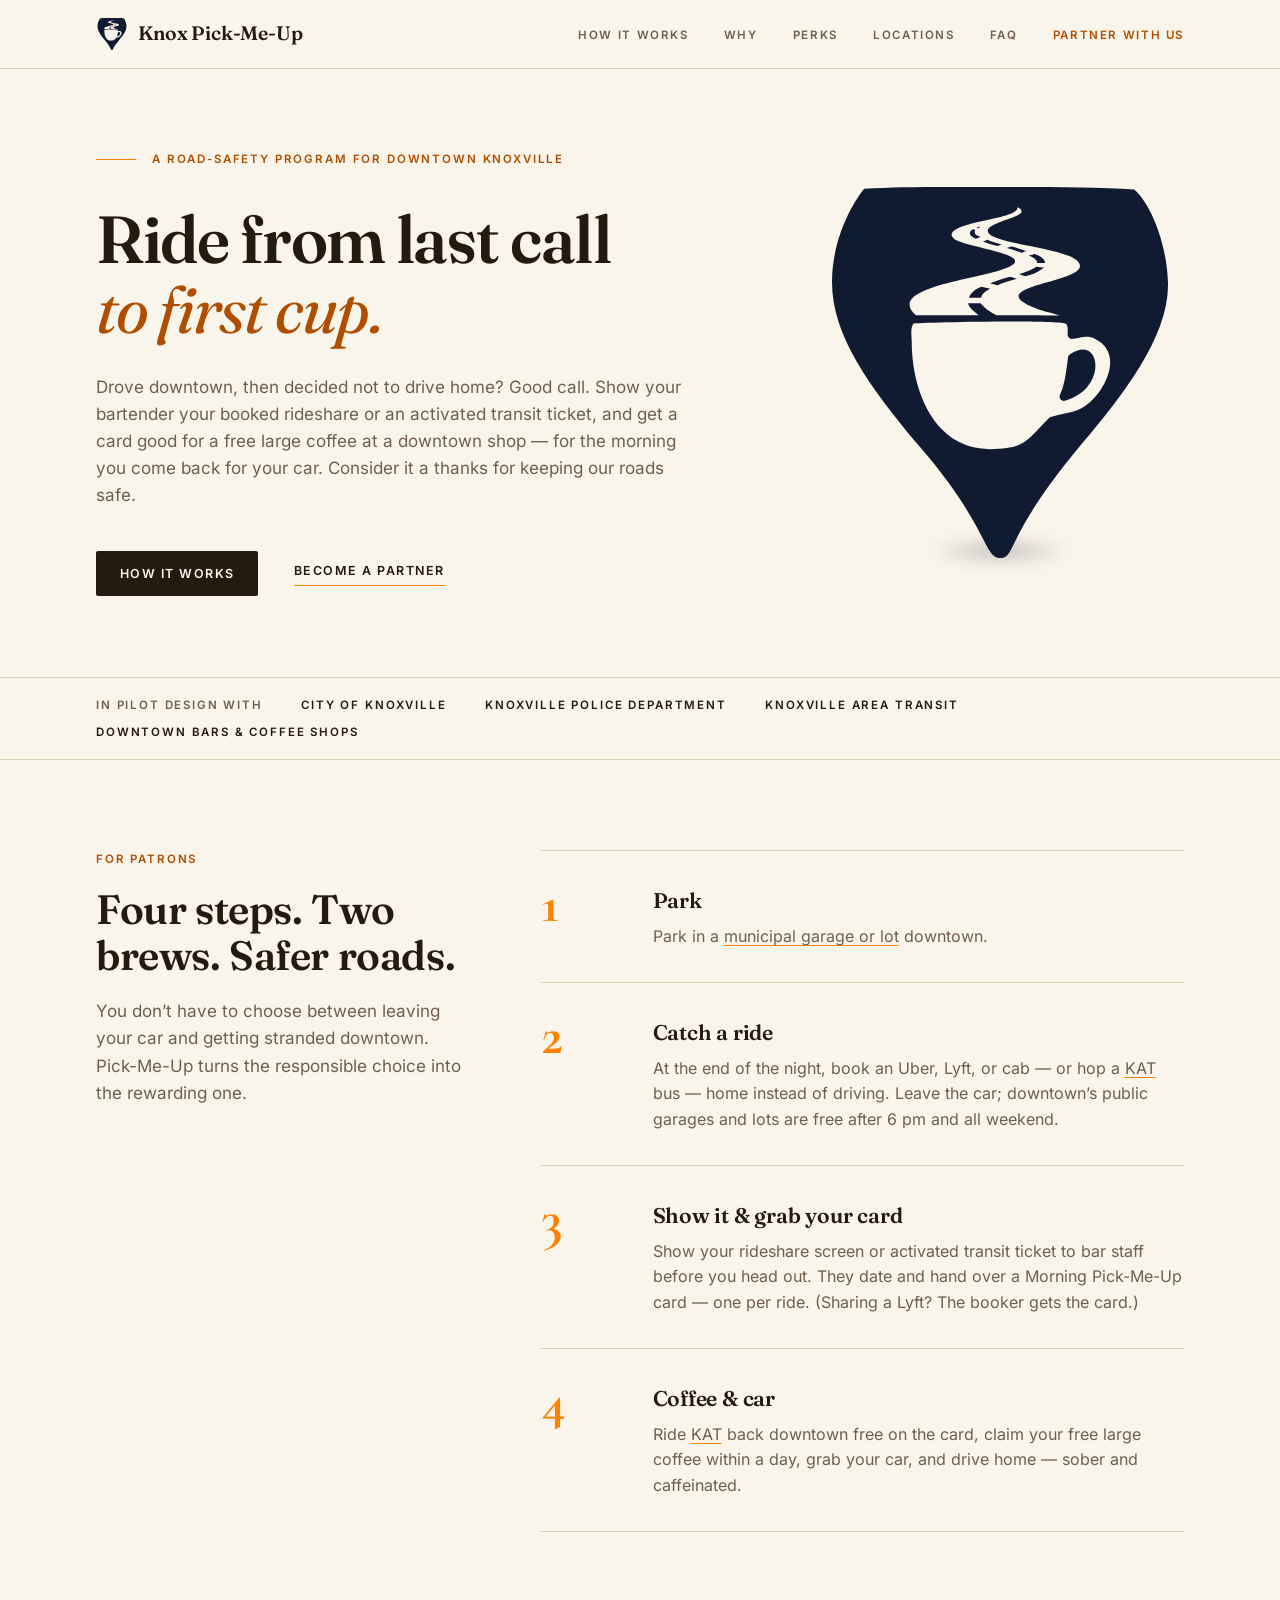
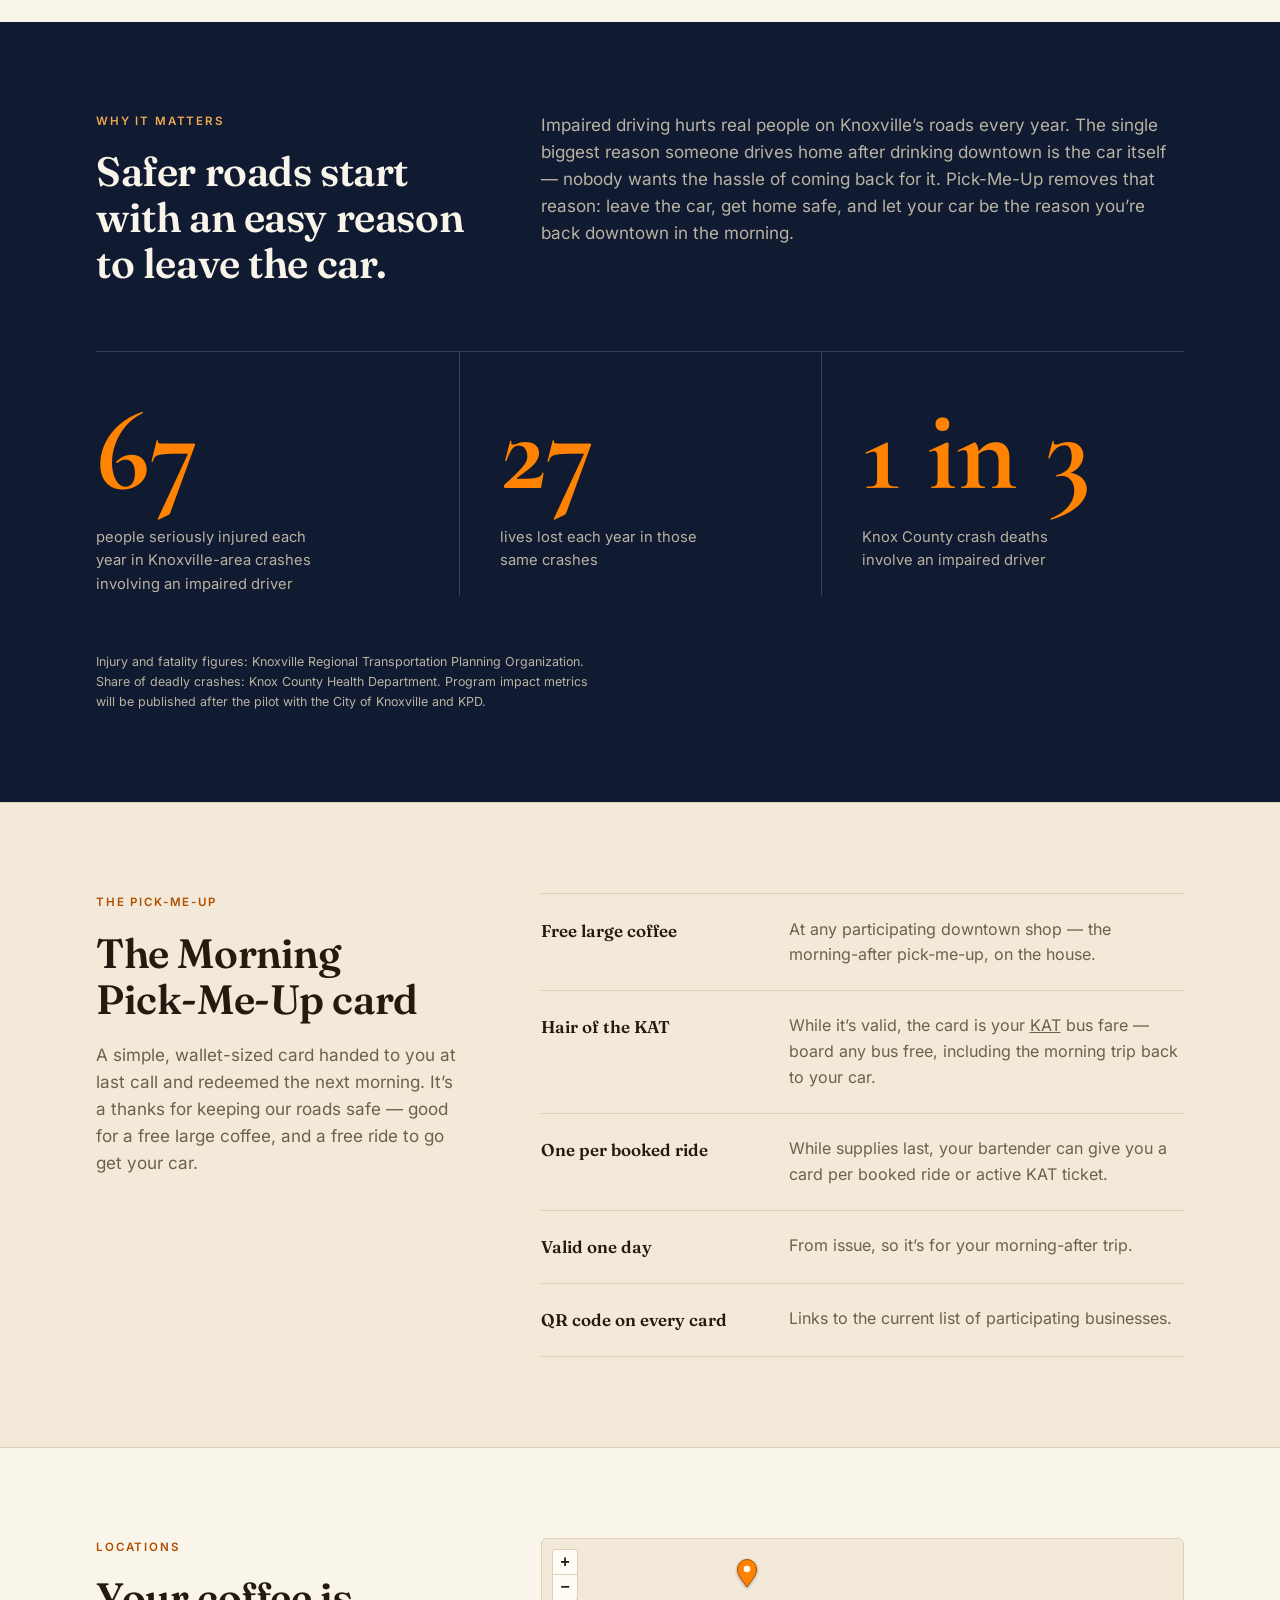
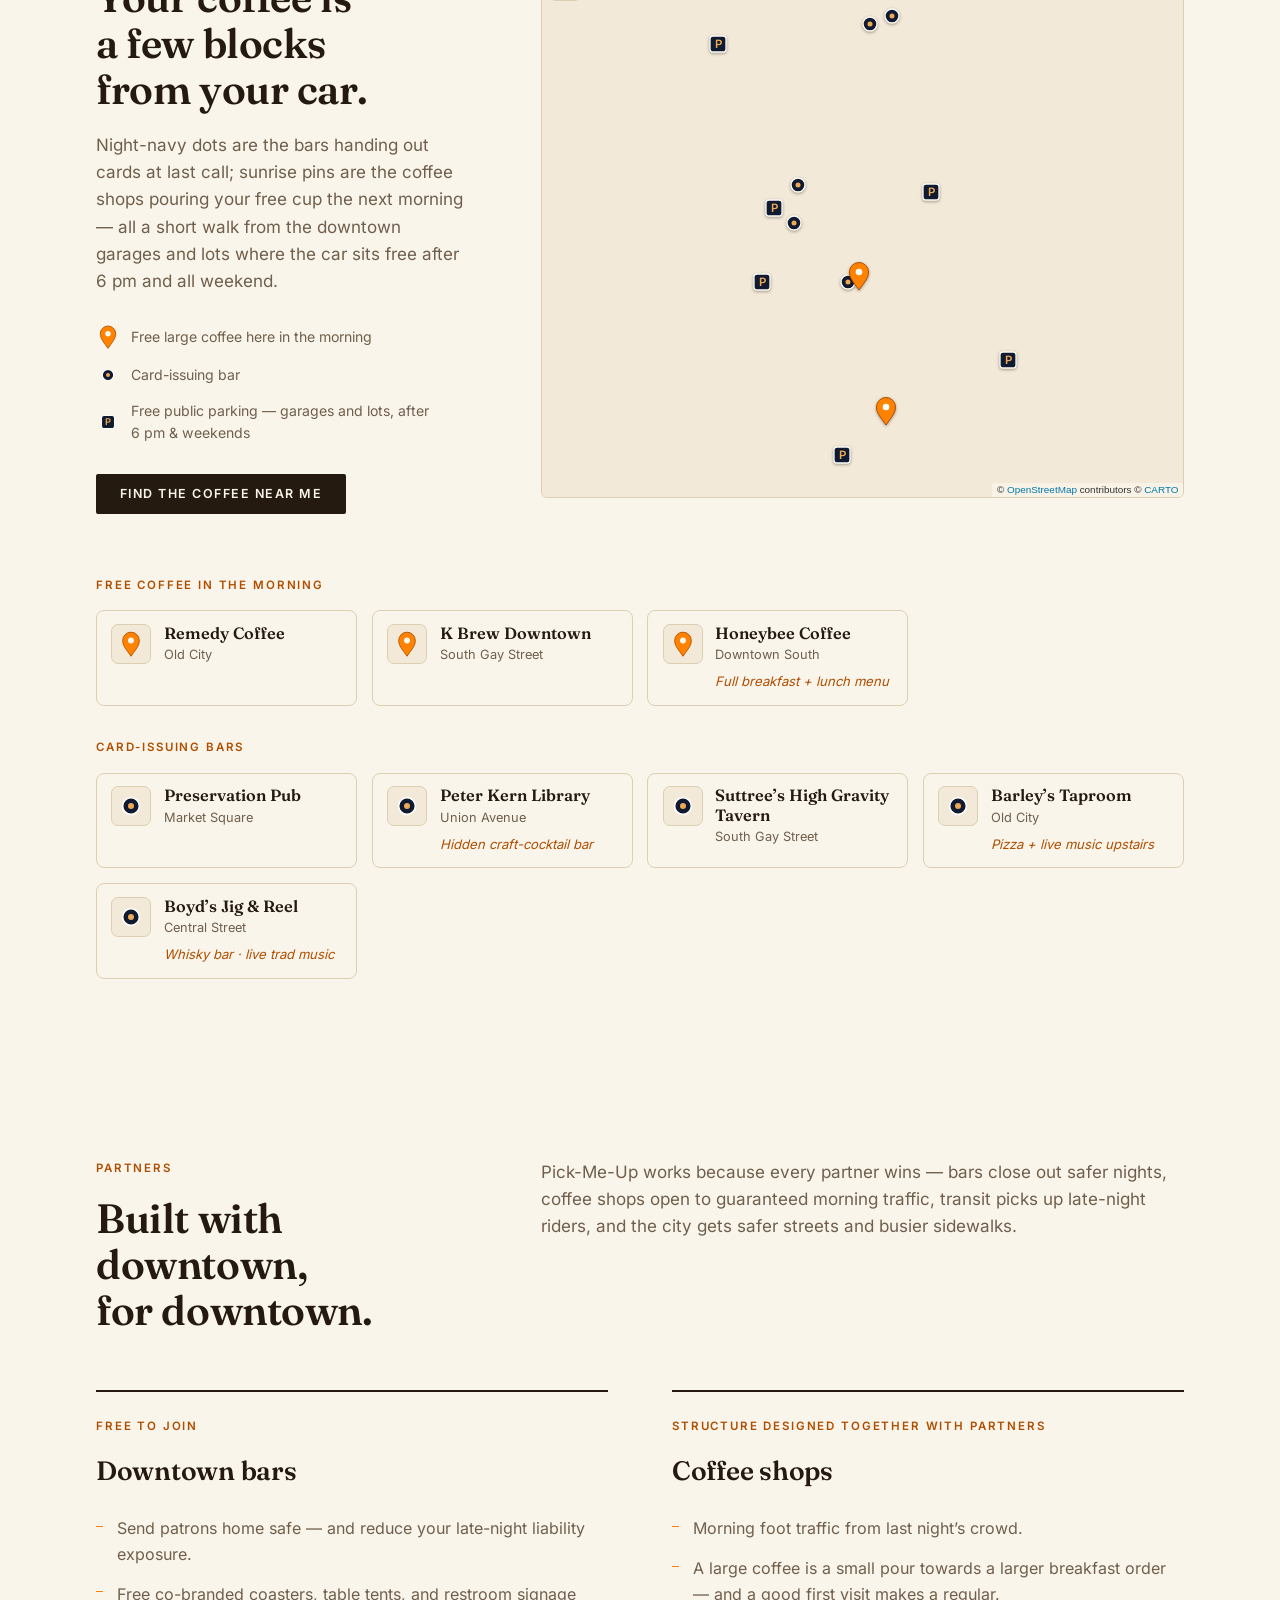
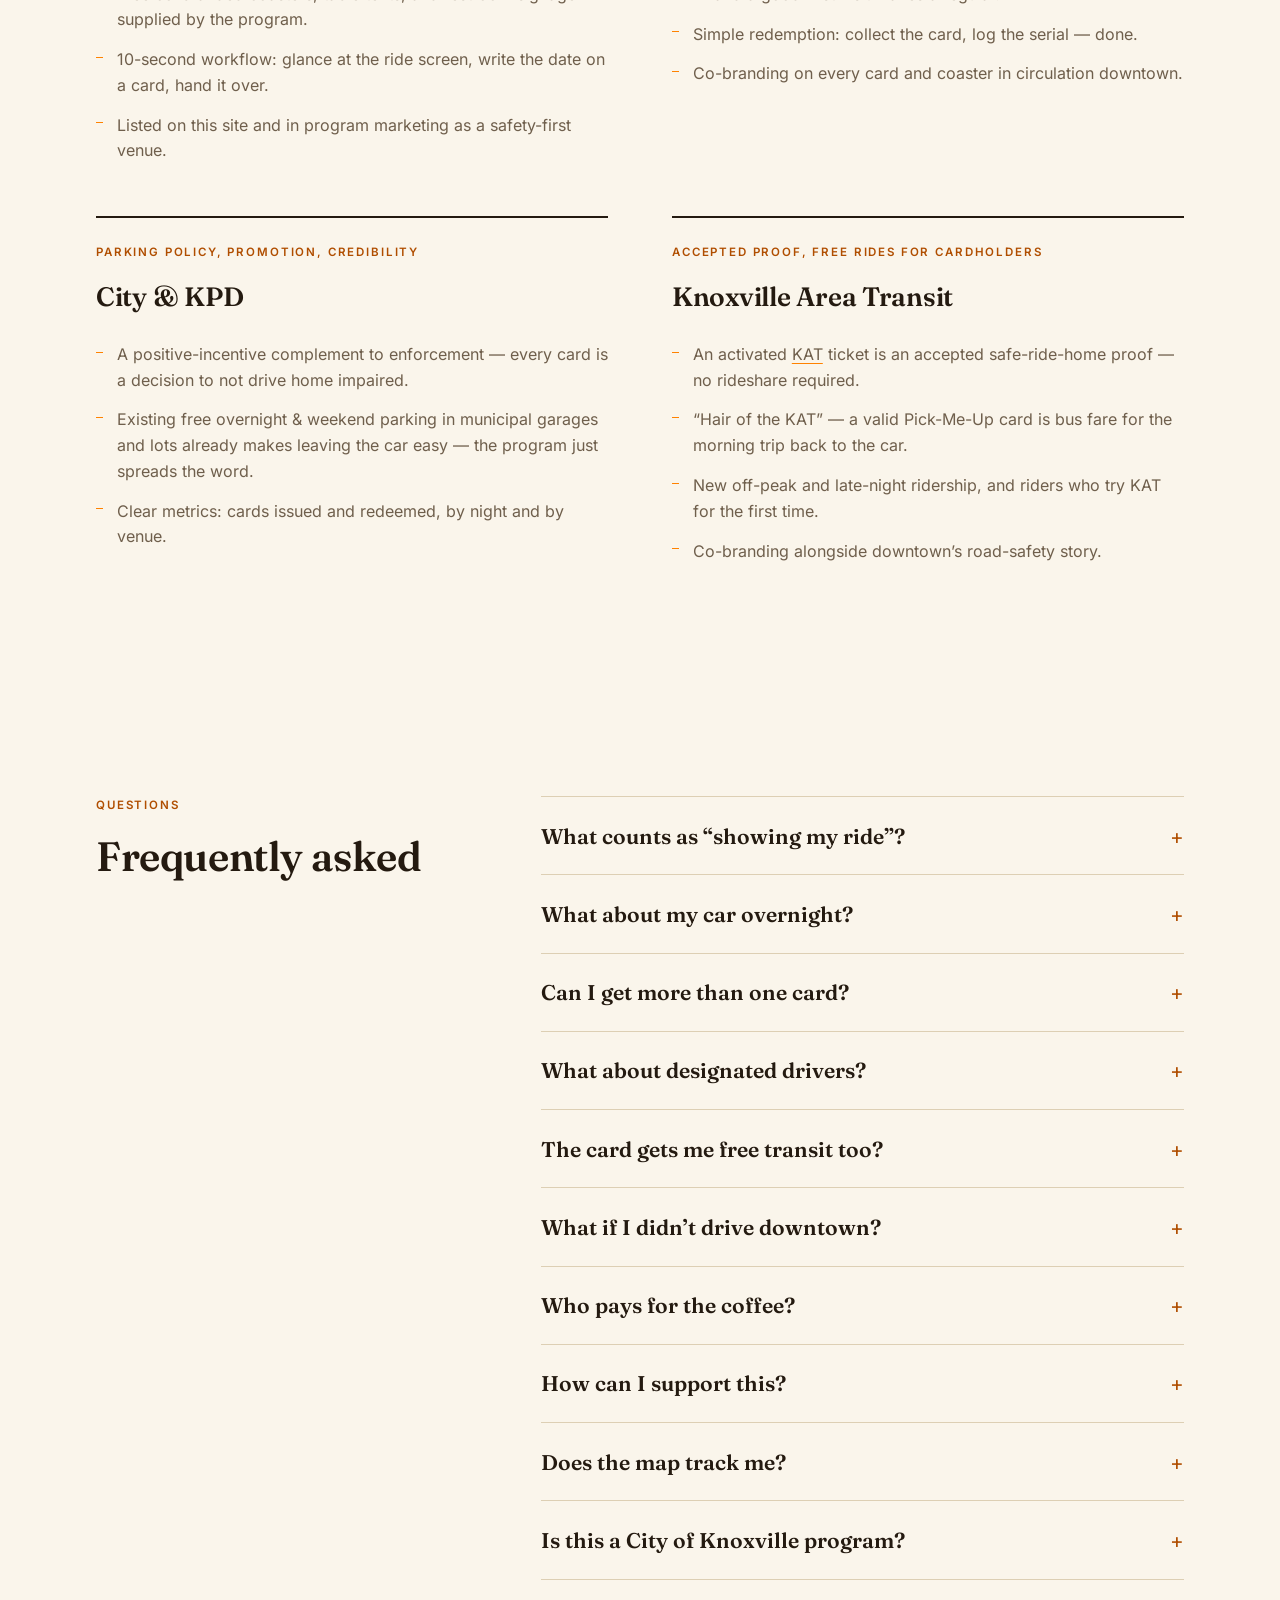
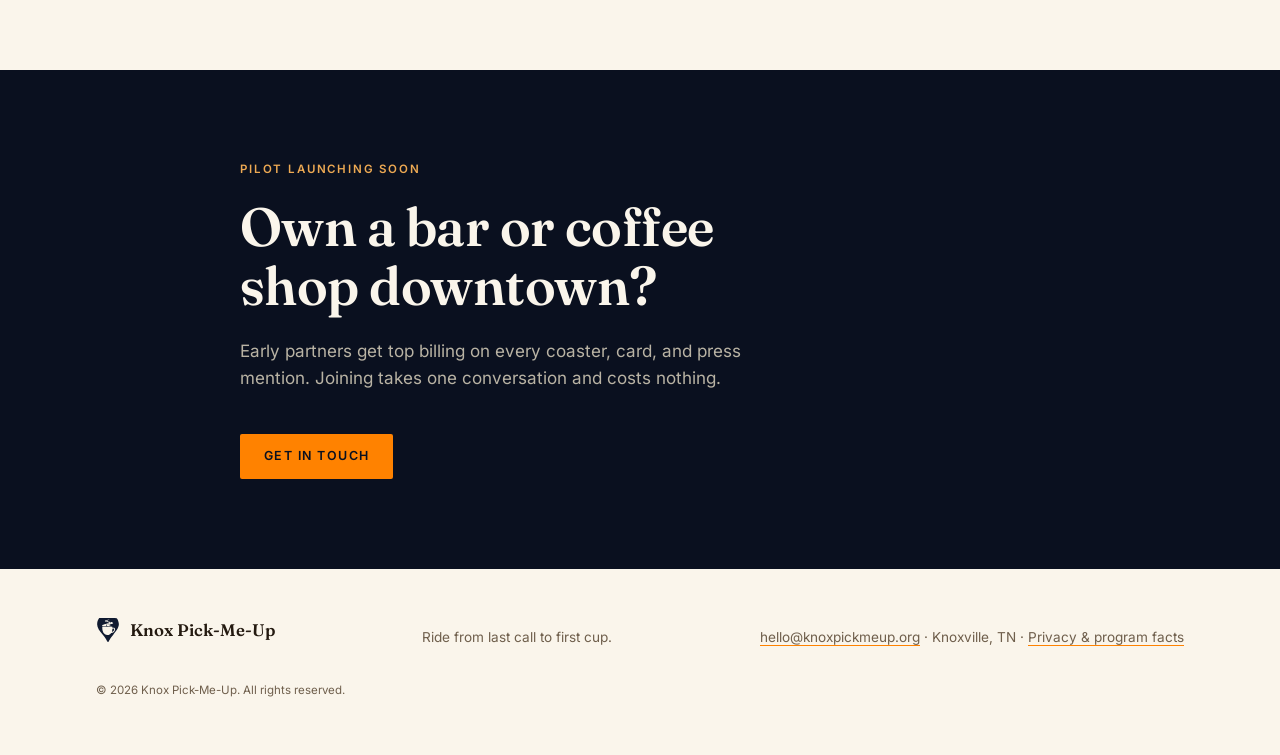
==== index.html @ 5f2cf5e1 "Nav: The card→Perks, The map→Locations; add a participating-businesses list Rename the two nav links" ====
<!DOCTYPE html>
<html lang="en">
<head>
<meta charset="UTF-8">
<meta name="viewport" content="width=device-width, initial-scale=1.0">
<title>Knox Pick-Me-Up — Ride from last call to first cup.</title>
<meta name="description" content="Knox Pick-Me-Up is a Knoxville road-safety partnership between downtown bars, coffee shops, KAT transit, the City, and KPD. Book a safe ride home at last call and get a card good for a free large coffee — and a free KAT ride — the next morning when you come back for your car.">
<link rel="canonical" href="https://knoxpickmeup.org/">
<meta name="theme-color" content="#101a30">
<!-- Open Graph / Twitter — link previews in Slack, iMessage, and the press -->
<meta property="og:type" content="website">
<meta property="og:site_name" content="Knox Pick-Me-Up">
<meta property="og:url" content="https://knoxpickmeup.org/">
<meta property="og:title" content="Knox Pick-Me-Up — Ride from last call to first cup.">
<meta property="og:description" content="A downtown Knoxville road-safety partnership: book a safe ride home at last call and get a free large coffee — and a free KAT ride — when you come back for your car.">
<meta property="og:image" content="https://knoxpickmeup.org/assets/og-image.png">
<meta property="og:image:width" content="1200">
<meta property="og:image:height" content="630">
<meta property="og:image:alt" content="Knox Pick-Me-Up — free coffee for a safe ride home, downtown Knoxville.">
<meta name="twitter:card" content="summary_large_image">
<meta name="twitter:title" content="Knox Pick-Me-Up — Ride from last call to first cup.">
<meta name="twitter:description" content="A downtown Knoxville road-safety partnership: book a safe ride home at last call and get a free large coffee — and a free KAT ride — when you come back for your car.">
<meta name="twitter:image" content="https://knoxpickmeup.org/assets/og-image.png">
<link rel="icon" type="image/svg+xml" href="assets/favicon.svg">
<link rel="apple-touch-icon" href="assets/favicon.svg">
<link rel="stylesheet" href="assets/fonts/fonts.css">
<style>
  :root {
    --paper: #faf5eb;
    --paper-2: #f2e9d8;
    --ink: #241a10;
    --ink-2: #6f5f4c;
    --night: #101a30;
    --night-2: #0a101f;
    --cream: #faf5eb;
    --cream-2: #b9b3a4;
    --orange: #ff8200;
    --orange-ink: #b04e00;
    --gold: #eda953;
    --rule: #ddcfb4;
    --rule-dark: rgba(250, 245, 235, .18);
    --maxw: 74rem;
    --f-serif: 'Fraunces', Georgia, serif;
    --f-sans: 'Inter', 'Helvetica Neue', Arial, sans-serif;
    --f-figures: 'Cormorant', Garamond, serif;
    /* modular scale, 1.25 */
    --f0: 1.0625rem;
    --f1: 1.33rem;
    --f2: 1.66rem;
    --f3: 2.07rem;
    --f4: 2.59rem;
  }
  * { margin: 0; padding: 0; box-sizing: border-box; }
  /* clear the sticky nav when jumping to an anchor; smooth-scroll only when
     the visitor hasn't asked for reduced motion (WCAG 2.3.3) */
  html { scroll-padding-top: 5.25rem; }
  @media (prefers-reduced-motion: no-preference) { html { scroll-behavior: smooth; } }
  .sr-only {
    position: absolute; width: 1px; height: 1px; padding: 0; margin: -1px;
    overflow: hidden; clip: rect(0 0 0 0); white-space: nowrap; border: 0;
  }
  body {
    font-family: var(--f-sans);
    font-size: var(--f0);
    font-weight: 400;
    color: var(--ink);
    background: var(--paper);
    line-height: 1.6;
  }
  ::selection { background: var(--orange); color: var(--night-2); }
  h1, h2, h3 { font-family: var(--f-serif); font-weight: 600; letter-spacing: -.01em; }
  a { color: inherit; }
  p a, li a { text-decoration-color: var(--orange); text-underline-offset: 3px; }
  p a:hover, li a:hover { color: var(--orange-ink); }
  .wrap { max-width: var(--maxw); margin: 0 auto; padding: 0 clamp(1.25rem, 4vw, 3rem); }

  .label {
    font-family: var(--f-sans);
    font-size: .72rem;
    font-weight: 600;
    letter-spacing: .16em;
    text-transform: uppercase;
  }
  .btn {
    display: inline-block;
    font-family: var(--f-sans);
    font-size: .78rem;
    font-weight: 600;
    letter-spacing: .12em;
    text-transform: uppercase;
    text-decoration: none;
    padding: 1em 1.9em;
    border-radius: 2px;
    background: var(--ink);
    color: var(--paper);
    transition: background-color .15s ease;
  }
  .btn:hover { background: var(--orange-ink); }
  .btn-orange { background: var(--orange); color: var(--night-2); }
  .btn-orange:hover { background: var(--gold); }
  .textlink {
    font-family: var(--f-sans);
    font-size: .78rem;
    font-weight: 600;
    letter-spacing: .12em;
    text-transform: uppercase;
    text-decoration: none;
    border-bottom: 1px solid var(--orange);
    padding-bottom: .35em;
  }
  .textlink:hover { color: var(--orange-ink); }

  /* ---------- Nav ---------- */
  nav {
    position: sticky; top: 0; z-index: 1000;
    background: var(--paper);
    border-bottom: 1px solid var(--rule);
  }
  nav .wrap {
    display: flex; align-items: center; justify-content: space-between;
    height: 4.25rem;
  }
  nav .logo {
    display: flex; align-items: center; gap: .65rem;
    text-decoration: none;
    font-family: var(--f-serif);
    font-weight: 600;
    font-size: 1.22rem;
    letter-spacing: -.01em;
  }
  nav .logo svg { width: 2rem; height: 2rem; color: var(--ink); }
  nav ul { display: flex; gap: 2.2rem; list-style: none; align-items: center; }
  nav ul a {
    text-decoration: none;
    font-size: .72rem; font-weight: 600;
    letter-spacing: .14em; text-transform: uppercase;
    color: var(--ink-2);
  }
  nav ul a:hover { color: var(--ink); }
  nav ul a.nav-cta { color: var(--orange-ink); }
  /* keep every section link reachable on mobile — wrap them under the logo
     rather than hiding all but the CTA */
  @media (max-width: 760px) {
    nav .wrap { height: auto; flex-wrap: wrap; padding-block: .55rem; row-gap: .35rem; }
    nav ul { width: 100%; gap: .5rem 1.15rem; flex-wrap: wrap; }
    html { scroll-padding-top: 7.5rem; }
  }

  /* ---------- Hero ---------- */
  .hero { border-bottom: 1px solid var(--rule); }
  .hero .wrap {
    display: grid;
    grid-template-columns: minmax(0, 7fr) minmax(0, 4fr);
    gap: clamp(2rem, 6vw, 5rem);
    align-items: center;
    padding-top: clamp(4rem, 9vh, 7rem);
    padding-bottom: clamp(4rem, 9vh, 7rem);
  }
  .hero .eyebrow {
    color: var(--orange-ink);
    display: flex; align-items: center; gap: 1rem;
    margin-bottom: 2.2rem;
  }
  .hero .eyebrow::before { content: ""; width: 2.5rem; height: 1px; background: var(--orange); }
  .hero h1 {
    font-size: clamp(2.6rem, 5.2vw, 4.35rem);
    line-height: 1.06;
    letter-spacing: -.02em;
    text-wrap: balance;
  }
  .hero h1 span, .hero h1 em { display: block; }
  .hero h1 em { font-style: italic; font-weight: 400; color: var(--orange-ink); }
  .hero .sub {
    margin-top: 1.8rem;
    max-width: 54ch;
    font-size: var(--f0);
    color: var(--ink-2);
  }
  .hero .actions { margin-top: 2.6rem; display: flex; gap: 2.2rem; align-items: center; flex-wrap: wrap; }
  .hero-mark { justify-self: center; width: 100%; max-width: 21rem; position: relative; }
  .hero-mark svg { display: block; width: 100%; height: auto; color: var(--ink); position: relative; z-index: 1; }
  /* soft contact shadow beneath the pin tip — sells the mark as a pin resting on the page */
  .hero-mark::after {
    content: "";
    position: absolute;
    left: 50%; bottom: -2%;
    transform: translateX(-50%);
    width: 44%;
    aspect-ratio: 5 / 1;
    background: radial-gradient(ellipse at center, rgba(16, 26, 48, .26), rgba(16, 26, 48, 0) 70%);
    filter: blur(7px);
    z-index: 0;
    pointer-events: none;
  }
  @media (max-width: 860px) {
    .hero .wrap { grid-template-columns: 1fr; }
    .hero-mark { grid-row: 1; max-width: 13rem; justify-self: center; margin: 0 auto 2rem; }
  }
  .hero-meta { border-top: 1px solid var(--rule); }
  .hero-meta .wrap {
    display: flex; flex-wrap: wrap; gap: .55rem 2.4rem; align-items: baseline;
    padding-top: 1.1rem; padding-bottom: 1.1rem;
    color: var(--ink-2); font-size: .72rem;
  }
  .hero-meta strong { color: var(--ink); font-weight: 600; }

  /* ---------- Section scaffolding ---------- */
  section { padding: clamp(4.5rem, 10vh, 7.5rem) 0; }
  .split {
    display: grid;
    grid-template-columns: minmax(0, 4fr) minmax(0, 7fr);
    gap: clamp(2.5rem, 6vw, 6rem);
    align-items: start;
  }
  @media (max-width: 860px) { .split { grid-template-columns: 1fr; } }
  .section-head .label { color: var(--orange-ink); display: block; margin-bottom: 1.2rem; }
  .on-dark .section-head .label { color: var(--gold); }
  .section-head h2 {
    font-size: clamp(1.8rem, 3.2vw, var(--f4));
    line-height: 1.12;
    text-wrap: balance;
  }
  .lede { color: var(--ink-2); font-size: var(--f0); }
  .section-head .lede { margin-top: 1.2rem; }
  .on-dark .lede { color: var(--cream-2); }

  /* ---------- How it works ---------- */
  .steps { border-top: 1px solid var(--rule); }
  .step {
    display: grid;
    grid-template-columns: 5.5rem minmax(0, 1fr);
    gap: 1.5rem;
    padding: 2rem 0;
    border-bottom: 1px solid var(--rule);
  }
  .step-num {
    font-family: var(--f-figures);
    font-weight: 700;
    font-variant-numeric: oldstyle-nums;
    font-feature-settings: "onum" 1;
    font-size: 3.4rem;
    line-height: .8;
    color: var(--orange);
  }
  .step h3 { font-size: var(--f1); margin-bottom: .45rem; }
  .step p { color: var(--ink-2); font-size: 1rem; max-width: 58ch; }
  @media (max-width: 560px) { .step { grid-template-columns: 3rem 1fr; gap: 1rem; } .step-num { font-size: 2.4rem; } }

  /* ---------- Why (stats, night band) ---------- */
  .why { background: var(--night); color: var(--cream); }
  .why .section-head h2 { color: var(--cream); }
  .why-grid {
    margin-top: 4rem;
    display: grid;
    grid-template-columns: repeat(3, minmax(0, 1fr));
    border-top: 1px solid var(--rule-dark);
  }
  .stat { padding: 2.5rem 2.5rem 0 0; }
  .stat + .stat { border-left: 1px solid var(--rule-dark); padding-left: 2.5rem; }
  .stat b {
    display: block;
    font-family: var(--f-figures);
    font-weight: 700; font-style: normal;
    font-variant-numeric: oldstyle-nums;
    font-feature-settings: "onum" 1;
    font-size: clamp(4rem, 9vw, 7.25rem);
    line-height: 1.05;
    color: var(--orange);
  }
  .stat span { display: block; margin-top: .8rem; font-size: .92rem; color: var(--cream-2); max-width: 26ch; }
  @media (max-width: 760px) {
    .why-grid { grid-template-columns: 1fr; }
    .stat + .stat { border-left: 0; border-top: 1px solid var(--rule-dark); padding-left: 0; margin-top: .5rem; }
  }
  .why .fineprint { margin-top: 3.5rem; font-size: .78rem; color: var(--cream-2); max-width: 62ch; }

  /* ---------- The card ---------- */
  .card-band { background: var(--paper-2); border-top: 1px solid var(--rule); border-bottom: 1px solid var(--rule); }
  .card-facts { border-top: 1px solid var(--rule); }
  .card-facts > div {
    display: grid;
    grid-template-columns: minmax(9rem, 14rem) minmax(0, 1fr);
    gap: 1.5rem;
    padding: 1.4rem 0;
    border-bottom: 1px solid var(--rule);
  }
  .card-facts dt { font-family: var(--f-serif); font-weight: 600; font-size: var(--f0); }
  .card-facts dd { color: var(--ink-2); font-size: 1rem; }
  @media (max-width: 560px) { .card-facts > div { grid-template-columns: 1fr; gap: .3rem; } }

  /* ---------- Partners ---------- */
  .partners-grid {
    margin-top: 3.5rem;
    display: grid;
    grid-template-columns: repeat(2, minmax(0, 1fr));
    gap: 0 clamp(2rem, 5vw, 4.5rem);
  }
  @media (max-width: 760px) { .partners-grid { grid-template-columns: 1fr; } }

  /* ---------- Find us (map) ---------- */
  .map-panel { border: 1px solid var(--rule); border-radius: 6px; overflow: hidden; background: var(--paper-2);
    position: relative; z-index: 0; isolation: isolate; }   /* contain Leaflet's z-indexed panes/controls below the sticky nav */
  #kmap { height: clamp(24rem, 62vh, 36rem); background: var(--paper-2); }
  #kmap .fallback { padding: 1.4rem 1.5rem; font-size: .9rem; color: var(--ink-2); }
  #kmap .fallback strong { display: block; font-family: var(--f-sans); font-size: .72rem; font-weight: 600;
    letter-spacing: .16em; text-transform: uppercase; color: var(--orange-ink); margin: 0 0 .5rem; }
  #kmap .fallback ul { margin: 0 0 1.1rem 1.1rem; }
  /* Participating-businesses list (JS-rendered from SHOPS/BARS). When it's
     populated the section gets .js-roster and the plain map fallback is hidden,
     so a JS visitor never sees both. */
  #bizlist:empty { display: none; }
  #findus.js-roster .map-panel .fallback { display: none; }
  .bizlist { margin-top: clamp(2rem, 5vw, 3rem); }
  .biz-group + .biz-group { margin-top: 2rem; }
  .biz-group h3 { font-family: var(--f-sans); font-size: .72rem; font-weight: 600;
    letter-spacing: .16em; text-transform: uppercase; color: var(--orange-ink); margin: 0 0 1rem; }
  .biz-grid { list-style: none; margin: 0; padding: 0;
    display: grid; grid-template-columns: repeat(auto-fill, minmax(15rem, 1fr)); gap: .9rem; }
  .biz { display: flex; gap: .8rem; align-items: flex-start;
    border: 1px solid var(--rule); border-radius: 8px; padding: .8rem .9rem; background: var(--paper); }
  .biz-avatar { flex: 0 0 auto; width: 2.5rem; height: 2.5rem; border-radius: 7px;
    display: grid; place-items: center; background: var(--paper-2); border: 1px solid var(--rule); overflow: hidden; }
  .biz-avatar img { width: 100%; height: 100%; object-fit: contain; }
  .biz-avatar svg { width: 1.5rem; height: 1.75rem; }
  .biz-text { display: flex; flex-direction: column; gap: .1rem; min-width: 0; }
  .biz-name { font-family: var(--f-serif); font-weight: 600; font-size: 1.02rem; line-height: 1.2; }
  .biz-where { font-size: .8rem; color: var(--ink-2); }
  .biz-note { font-size: .82rem; color: var(--orange-ink); font-style: italic; margin-top: .25rem; }
  /* The basemap is already near-neutral; this only warms it toward paper so
     it sits in the palette. Markers and controls are in other panes. */
  #kmap .leaflet-tile-pane { filter: sepia(.16) saturate(.9) brightness(1.02); }
  .leaflet-container { font-family: var(--f-sans); background: var(--paper-2); }
  .leaflet-container a { color: var(--orange-ink); }
  /* pins: a soft shadow lifts them off the map at any zoom */
  .kpin { background: none; border: 0; }
  .kpin svg { filter: drop-shadow(0 1px 1.5px rgba(36,26,16,.4)); }
  /* controls + credit, quieted to hairlines */
  .leaflet-bar { border: 0 !important; box-shadow: none !important; }
  .leaflet-bar a {
    width: 26px !important; height: 26px !important; line-height: 26px !important;
    color: var(--ink) !important; background: rgba(255,253,247,.94) !important;
    border: 1px solid var(--rule) !important; font-size: 1rem !important;
  }
  .leaflet-bar a:first-child { border-radius: 3px 3px 0 0 !important; }
  .leaflet-bar a:last-child { border-radius: 0 0 3px 3px !important; border-top: 0 !important; }
  .leaflet-bar a:hover { background: #fff !important; color: var(--orange-ink) !important; }
  .leaflet-control-attribution {
    font-size: .62rem !important; padding: 0 .45em !important; color: var(--ink-2);
    background: rgba(250,245,235,.8) !important; border-radius: 3px 0 0 0;
  }
  .leaflet-popup-content-wrapper {
    border-radius: 4px; background: #fffdf7; border: 1px solid var(--rule);
    box-shadow: 0 3px 14px rgba(36,26,16,.16);
  }
  .leaflet-popup-tip { background: #fffdf7; border: 1px solid var(--rule); box-shadow: none; }
  .leaflet-popup-content { margin: .6rem .85rem; font-size: .82rem; color: var(--ink-2); line-height: 1.45; }
  .leaflet-popup-content b { display: block; font-family: var(--f-serif); font-weight: 600;
    font-size: .98rem; color: var(--ink); margin-bottom: .1rem; }
  .map-legend { margin-top: 1.8rem; display: grid; gap: .75rem; padding: 0; }
  .map-legend li { list-style: none; display: flex; align-items: center; gap: .7rem; font-size: .88rem; color: var(--ink-2); }
  .map-legend svg { width: 24px; height: 26px; flex: none; }
  button#locate { margin-top: 1.8rem; border: 0; cursor: pointer; }
  #locate-status { margin-top: .9rem; font-size: .88rem; color: var(--ink-2); max-width: 36ch; }
  #locate-status strong { color: var(--ink); }
  /* greeting shown when the page is opened from a card's QR (?c=serial) */
  .card-note {
    border: 1px solid var(--orange); background: #fff6e8; border-radius: 6px;
    padding: 1.1rem 1.3rem; margin: 0 0 2.5rem; font-size: 1rem; max-width: 62ch;
  }
  .card-note strong { font-family: var(--f-serif); font-weight: 600; }
  .card-note a { color: var(--orange-ink); text-underline-offset: 3px; }
  .partner { border-top: 2px solid var(--ink); padding: 1.6rem 0 2.8rem; }
  .partner .label { color: var(--orange-ink); display: block; margin-bottom: .9rem; }
  .partner h3 { font-size: var(--f2); margin-bottom: 1rem; }
  .partner h3 a { text-decoration: none; }
  .partner ul { list-style: none; }
  .partner li {
    position: relative;
    padding: .45rem 0 .45rem 1.3rem;
    color: var(--ink-2); font-size: 1rem;
  }
  .partner li::before {
    content: ""; position: absolute; left: 0; top: 1.05em;
    width: .45rem; height: 1px; background: var(--orange);
  }

  /* ---------- FAQ ---------- */
  .faq-list { border-top: 1px solid var(--rule); }
  details { border-bottom: 1px solid var(--rule); }
  details summary {
    cursor: pointer;
    list-style: none;
    display: flex; justify-content: space-between; align-items: baseline; gap: 2rem;
    padding: 1.35rem 0;
    font-family: var(--f-serif); font-weight: 600; font-size: var(--f1);
  }
  details summary::-webkit-details-marker { display: none; }
  details summary::after { content: "+"; font-family: var(--f-sans); font-weight: 400; color: var(--orange-ink); font-size: 1.3rem; line-height: 1; flex-shrink: 0; }
  details[open] summary::after { content: "−"; }
  details p { padding: 0 0 1.6rem; color: var(--ink-2); font-size: 1rem; max-width: 62ch; }

  /* ---------- CTA ---------- */
  .cta { background: var(--night-2); color: var(--cream); }
  .cta .wrap { max-width: 56rem; text-align: left; }
  .cta .label { color: var(--gold); display: block; margin-bottom: 1.2rem; }
  .cta h2 { font-size: clamp(2rem, 4.2vw, 3.4rem); line-height: 1.1; text-wrap: balance; }
  .cta p { margin-top: 1.4rem; color: var(--cream-2); max-width: 52ch; }
  .cta .actions { margin-top: 2.6rem; }

  /* ---------- Footer ---------- */
  footer { padding: 3rem 0 3.5rem; font-size: .85rem; color: var(--ink-2); }
  footer .wrap {
    display: flex; flex-wrap: wrap; justify-content: space-between; gap: 1.5rem 3rem;
    align-items: baseline;
  }
  footer .fbrand { display: flex; align-items: center; gap: .6rem; font-family: var(--f-serif); font-weight: 600; font-size: 1.05rem; color: var(--ink); }
  footer .fbrand svg { width: 1.5rem; height: 1.5rem; }
  footer a { color: var(--ink-2); text-decoration-color: var(--orange); text-underline-offset: 3px; }
  footer a:hover { color: var(--ink); }
  footer .legal { flex-basis: 100%; margin-top: .5rem; font-size: .72rem; color: var(--ink-2); }
</style>
</head>
<body>

<!-- Hand-maintained inline copy of assets/mark.svg, pre-coloured for on-light
     use (navy shield #101a30 + paper cup #faf5eb — the same recolour
     build_collateral.py applies). The regenerate-brand-assets workflow does NOT
     touch this copy, so if the mark's shape changes, update it here by hand.
     See BRAND.md §3. -->
<svg width="0" height="0" style="position:absolute" aria-hidden="true"><symbol id="kpmu-mark" viewBox="0 0 171.89 189.79">
  <path fill="#101a30" d="M86.01.04C112.04.04,136.33.04,154.55,1.29c6.94,5.61,16.42,24.42,17.31,47.08,1.07,27.41-22.65,57.65-44.27,83.29-39.56,47.34-33.22,58.14-41.57,58.14s-6.43-16.86-41.21-57.01C19.39,102.4,0,76.09,0,48.67,0,26.24,10.87,7.66,16.52.95,34.74-.29,59.99.04,86.01.04Z"/><path fill="#faf5eb" d="M126.78,39.87c-1.66-8.5-41.19-10.08-46.42-15.96-5.47-6.14,24.59-8.5,14.59-13.57-.53.18,1.75,1.73-6.03,4.25-7.76,2.4-33.44,5.73-26.62,11.75,4.89,4.32,37.01,7.41,30.5,13.16-8.07,7.13-67.4,10.56-49.88,26.05,3.83,0,27.35.07,32.13.07-2.62-2.42-4.76-3.51-5.46-6.16,3.74,0,2.51.02,6.41,0,2.14,2.41,3.96,3.96,8.17,6.16,8.76,0,20.38.11,32.3.11-8.97-2.55-8.9-2.29-12.67-3.79-28.42-11.3,25.06-12.85,22.98-22.06ZM103.72,34.28c2.6.93,5.19,2.38,5.31,4.6-2.17,0-2.56.03-4.19.02.63-1.6-2.91-3.39-4.1-3.86,1.42-.37,2.19-.53,2.98-.77ZM73.58,26.46c-3.08-1.1-4.22-3.18-1.49-4.8.52.13.71.17,1.19.31-.92,2.13.47,2.62,2.8,3.65-1.03.38-1.51.55-2.5.84ZM74.87,21.12c-.59-.1-.49-.08-1.05-.19.7-.46,1.16-.46,1.81-.65q.24.08.45.2c-.49.07-.99.47-1.21.65ZM85.75,29.77s0,0,.01,0c-.06.02-.32.11-1.12.4-2.72-.53-5.19-1.54-7.35-2.33l2.29-.81c1.63.8,3.88,1.54,7.3,2.36-.84.3-1.08.38-1.13.4ZM76.25,56.68c-2.52,0-3.36,0-6.14,0,.83-2.58,3.64-4.81,6.43-5.6q2.28.42,4.45,1.01c-2.12,1.21-3.98,1.98-4.74,4.6ZM84.77,50.24c-1.9-.46-1.96-.46-3.78-1.05,3.09-1.17,6.55-2.56,10.31-3.3q1.61.54,3.31,1.05c-3.55.93-7.05,1.91-9.84,3.3ZM89.31,31.24c2.53-.75.63-.17,2.6-.77,2.64.6,5.3,1.56,7.62,2.39-1.24.3-1.05.29-2.46.77-2.55-.95-5.26-1.7-7.76-2.4ZM95.85,44.57c5.16-1.59,7.96-3.05,8.61-3.76q2.6.25,3.97.38c-2,1.76-5.25,3.62-9.64,4.43q-1.58-.57-2.94-1.04Z"/><path fill="#faf5eb" d="M134.69,77.7c-4.6-2.3-8.12-.14-12.05.01-1.18.04-2.14-.93-2.12-2.11.04-1.94.36-4-.64-5.56-3.81-2.44-77.15-.66-78.19-.22-1.76,2.3-.9,6.72-.9,9.53,0,24.84,11.56,54.75,40,54.75,18.1,0,18.55-4.2,30.63-16.28,6.41-2.14,12.52-1.87,18.44-6.02,9.66-6.76,19.85-26.59,4.83-34.1ZM124.19,107.34c-1.59.79-3.35,1.62-5.15,2.04-1.67.39-3.09-1.25-2.48-2.85.33-.84.87-1.74,1.7-4.67,1.37-4.8,1.84-9.75,2.5-14.7.08-.58.38-1.12.87-1.45,14.83-10.24,19,13.4,2.56,21.63Z"/>
</symbol></svg>

<nav>
  <div class="wrap">
    <a class="logo" href="#top"><svg aria-hidden="true"><use href="#kpmu-mark"/></svg>Knox Pick-Me-Up</a>
    <ul>
      <li><a href="#how">How it works</a></li>
      <li><a href="#why">Why</a></li>
      <li><a href="#card">Perks</a></li>
      <li><a href="#findus">Locations</a></li>
      <li><a href="#faq">FAQ</a></li>
      <li><a class="nav-cta" href="#join">Partner with us</a></li>
    </ul>
  </div>
</nav>

<header class="hero" id="top">
  <div class="wrap">
    <div>
      <p class="eyebrow label">A road-safety program for downtown Knoxville</p>
      <h1><span>Ride from last call</span> <em>to first cup.</em></h1>
      <p class="sub">Drove downtown, then decided not to drive home? Good call. Show your bartender your booked rideshare or an activated transit ticket, and get a card good for a free large coffee at a downtown shop — for the morning you come back for your car. Consider it a thanks for keeping our roads safe.</p>
      <div class="actions">
        <a class="btn" href="#how">How it works</a>
        <a class="textlink" href="#join">Become a partner</a>
      </div>
    </div>
    <div class="hero-mark">
      <svg viewBox="0 0 171.89 189.79" role="img" aria-label="Knox Pick-Me-Up mark — a coffee cup badge"><use href="#kpmu-mark"/></svg>
    </div>
  </div>
  <div class="hero-meta">
    <div class="wrap label">
      <span>In pilot design with</span>
      <strong>City of Knoxville</strong>
      <strong>Knoxville Police Department</strong>
      <strong>Knoxville Area Transit</strong>
      <strong>Downtown bars &amp; coffee shops</strong>
    </div>
  </div>
</header>

<section id="how">
  <div class="wrap split">
    <div class="section-head">
      <span class="label">For patrons</span>
      <h2>Four steps. Two brews. Safer roads.</h2>
      <p class="lede">You don&rsquo;t have to choose between leaving your car and getting stranded downtown. Pick-Me-Up turns the responsible choice into the rewarding one.</p>
    </div>
    <div class="steps">
      <div class="step">
        <div class="step-num">1</div>
        <div><h3>Park</h3><p>Park in a <a href="https://www.downtownknoxville.org/explore/parking/?t%5B%5D=96&amp;q=" target="_blank" rel="noopener">municipal garage or lot</a> downtown.</p></div>
      </div>
      <div class="step">
        <div class="step-num">2</div>
        <div><h3>Catch a ride</h3><p>At the end of the night, book an Uber, Lyft, or cab — or hop a <a href="https://www.katbus.com/" target="_blank" rel="noopener">KAT</a> bus — home instead of driving. Leave the car; downtown&rsquo;s public garages and lots are free after 6&nbsp;pm and all weekend.</p></div>
      </div>
      <div class="step">
        <div class="step-num">3</div>
        <div><h3>Show it &amp; grab your card</h3><p>Show your rideshare screen or activated transit ticket to bar staff before you head out. They date and hand over a Morning Pick-Me-Up card — one per ride. (Sharing a Lyft? The booker gets the card.)</p></div>
      </div>
      <div class="step">
        <div class="step-num">4</div>
        <div><h3>Coffee &amp; car</h3><p>Ride <a href="https://www.katbus.com/" target="_blank" rel="noopener">KAT</a> back downtown free on the card, claim your free large coffee within a day, grab your car, and drive home — sober and caffeinated.</p></div>
      </div>
    </div>
  </div>
</section>

<section class="why on-dark" id="why">
  <div class="wrap">
    <div class="split">
      <div class="section-head">
        <span class="label">Why it matters</span>
        <h2>Safer roads start with an easy reason to leave the car.</h2>
      </div>
      <p class="lede">Impaired driving hurts real people on Knoxville&rsquo;s roads every year. The single biggest reason someone drives home after drinking downtown is the car itself — nobody wants the hassle of coming back for it. Pick-Me-Up removes that reason: leave the car, get home safe, and let your car be the reason you&rsquo;re back downtown in the morning.</p>
    </div>
    <div class="why-grid">
      <div class="stat"><b>67</b><span>people seriously injured each year in Knoxville-area crashes involving an impaired driver</span></div>
      <div class="stat"><b>27</b><span>lives lost each year in those same crashes</span></div>
      <div class="stat"><b>1 in 3</b><span>Knox County crash deaths involve an impaired driver</span></div>
    </div>
    <p class="fineprint">Injury and fatality figures: Knoxville Regional Transportation Planning Organization. Share of deadly crashes: Knox County Health Department. Program impact metrics will be published after the pilot with the City of Knoxville and KPD.</p>
  </div>
</section>

<section class="card-band" id="card">
  <div class="wrap split">
    <div class="section-head">
      <span class="label">The Pick-Me-Up</span>
      <h2>The Morning Pick-Me-Up card</h2>
      <p class="lede">A simple, wallet-sized card handed to you at last call and redeemed the next morning. It&rsquo;s a thanks for keeping our roads safe — good for a free large coffee, and a free ride to go get your car.</p>
    </div>
    <dl class="card-facts">
      <div><dt>Free large coffee</dt><dd>At any participating downtown shop — the morning-after pick-me-up, on the house.</dd></div>
      <div><dt>Hair of the KAT</dt><dd>While it&rsquo;s valid, the card is your <a href="https://www.katbus.com/" target="_blank" rel="noopener">KAT</a> bus fare — board any bus free, including the morning trip back to your car.</dd></div>
      <div><dt>One per booked ride</dt><dd>While supplies last, your bartender can give you a card per booked ride or active KAT ticket.</dd></div>
      <div><dt>Valid one day</dt><dd>From issue, so it&rsquo;s for your morning-after trip.</dd></div>
      <div><dt>QR code on every card</dt><dd>Links to the current list of participating businesses.</dd></div>
    </dl>
  </div>
</section>

<section id="findus">
  <div class="wrap split">
    <div class="section-head">
      <span class="label">Locations</span>
      <h2>Your coffee is a few blocks from your car.</h2>
      <p class="lede">Night-navy dots are the bars handing out cards at last call; sunrise pins are the coffee shops pouring your free cup the next morning &mdash; all a short walk from the downtown garages and lots where the car sits free after 6&nbsp;pm and all weekend.</p>
      <ul class="map-legend">
        <li><svg viewBox="-13 -30 26 32" aria-hidden="true" focusable="false"><path d="M0 0 C-5.9 -8.5 -9.5 -12 -9.5 -18 a9.5 9.5 0 1 1 19 0 C9.5 -12 5.9 -8.5 0 0 Z" fill="#ff8200" stroke="#b04e00" stroke-width="1"/><circle cx="0" cy="-18" r="3.3" fill="#fffdf7"/></svg><span>Free large coffee here in the morning</span></li>
        <li><svg viewBox="-13 -30 26 32" aria-hidden="true" focusable="false"><circle cx="0" cy="-14" r="7" fill="#101a30" stroke="#fffdf7" stroke-width="1.4"/><circle cx="0" cy="-14" r="2.5" fill="#eda953"/></svg><span>Card-issuing bar</span></li>
        <li><svg viewBox="-13 -30 26 32" aria-hidden="true" focusable="false"><rect x="-8" y="-22" width="16" height="16" rx="3" fill="#101a30" stroke="#fffdf7" stroke-width="1.3"/><text x="0" y="-10" text-anchor="middle" font-family="Inter,Arial,sans-serif" font-size="11.5" font-weight="600" fill="#eda953">P</text></svg><span>Free public parking &mdash; garages and lots, after 6&nbsp;pm &amp; weekends</span></li>
      </ul>
      <button class="btn" id="locate" type="button">Find the coffee near me</button>
      <p id="locate-status" role="status"></p>
    </div>
    <div class="map-panel">
      <!-- The roster below is the no-JS / no-tiles fallback; the OpenStreetMap
           map replaces it once Leaflet loads (see the script at page end).
           Keep this list in step with the SHOPS/BARS arrays in that script —
           both live here, and the venue source of truth + join/leave checklist
           are in design/LOGGING.md §I. -->
      <div id="kmap" role="region"
           aria-label="Map of downtown Knoxville showing participating bars, coffee shops, and free public parking">
        <div class="fallback">
          <strong>Free coffee in the morning</strong>
          <ul>
            <li>Remedy Coffee &mdash; Old City</li>
            <li>K Brew Downtown &mdash; South Gay Street</li>
            <li>Honeybee Coffee &mdash; Downtown South</li>
          </ul>
          <strong>Card-issuing bars</strong>
          <ul>
            <li>Preservation Pub &mdash; Market Square</li>
            <li>Peter Kern Library &mdash; Union Avenue</li>
            <li>Suttree&rsquo;s High Gravity Tavern &mdash; South Gay Street</li>
            <li>Barley&rsquo;s Taproom &mdash; Old City</li>
            <li>Boyd&rsquo;s Jig &amp; Reel &mdash; Central Street</li>
          </ul>
        </div>
      </div>
    </div>
  </div>
  <!-- Participating businesses: JS builds this from the SHOPS/BARS arrays
       (single source with the map pins), with each venue's optional logo and
       optional one-line note. No-JS users get the plain roster in the map
       panel above. -->
  <div class="wrap">
    <div id="bizlist" class="bizlist" aria-label="Participating businesses"></div>
  </div>
</section>

<section id="partners">
  <div class="wrap">
    <div class="split">
      <div class="section-head">
        <span class="label">Partners</span>
        <h2>Built with downtown, for downtown.</h2>
      </div>
      <p class="lede">Pick-Me-Up works because every partner wins — bars close out safer nights, coffee shops open to guaranteed morning traffic, transit picks up late-night riders, and the city gets safer streets and busier sidewalks.</p>
    </div>
    <div class="partners-grid">
      <div class="partner">
        <span class="label">Free to join</span>
        <h3>Downtown bars</h3>
        <ul>
          <li>Send patrons home safe — and reduce your late-night liability exposure.</li>
          <li>Free co-branded coasters, table tents, and restroom signage supplied by the program.</li>
          <li>10-second workflow: glance at the ride screen, write the date on a card, hand it over.</li>
          <li>Listed on this site and in program marketing as a safety-first venue.</li>
        </ul>
      </div>
      <div class="partner">
        <span class="label">Structure designed together with partners</span>
        <h3>Coffee shops</h3>
        <ul>
          <li>Morning foot traffic from last night&rsquo;s crowd.</li>
          <li>A large coffee is a small pour towards a larger breakfast order — and a good first visit makes a regular.</li>
          <li>Simple redemption: collect the card, log the serial — done.</li>
          <li>Co-branding on every card and coaster in circulation downtown.</li>
        </ul>
      </div>
      <div class="partner">
        <span class="label">Parking policy, promotion, credibility</span>
        <h3>City &amp; KPD</h3>
        <ul>
          <li>A positive-incentive complement to enforcement — every card is a decision to not drive home impaired.</li>
          <li>Existing free overnight &amp; weekend parking in municipal garages and lots already makes leaving the car easy — the program just spreads the word.</li>
          <li>Clear metrics: cards issued and redeemed, by night and by venue.</li>
        </ul>
      </div>
      <div class="partner">
        <span class="label">Accepted proof, free rides for cardholders</span>
        <h3><a href="https://www.katbus.com/" target="_blank" rel="noopener">Knoxville Area Transit</a></h3>
        <ul>
          <li>An activated <a href="https://www.katbus.com/" target="_blank" rel="noopener">KAT</a> ticket is an accepted safe-ride-home proof — no rideshare required.</li>
          <li>&ldquo;Hair of the KAT&rdquo; — a valid Pick-Me-Up card is bus fare for the morning trip back to the car.</li>
          <li>New off-peak and late-night ridership, and riders who try KAT for the first time.</li>
          <li>Co-branding alongside downtown&rsquo;s road-safety story.</li>
        </ul>
      </div>
    </div>
  </div>
</section>

<section id="faq">
  <div class="wrap split">
    <div class="section-head">
      <span class="label">Questions</span>
      <h2>Frequently asked</h2>
    </div>
    <div class="faq-list">
      <details><summary>What counts as &ldquo;showing my ride&rdquo;?</summary><p>A confirmed or just-booked rideshare (Uber/Lyft), a taxi receipt, an activated Knoxville Area Transit (KAT) bus ticket, or a designated-driver pickup at the bartender&rsquo;s discretion. The point is simple: you&rsquo;re not driving.</p></details>
      <details><summary>What about my car overnight?</summary><p>Good news: downtown&rsquo;s public parking &mdash; garages <em>and</em> surface lots &mdash; is free after 6&nbsp;pm on weeknights and all weekend, so leaving your car overnight won&rsquo;t cost you a thing. They&rsquo;re all on <a href="#findus">the map</a>. Just grab the car in the morning when you come back for your coffee. (A couple of sites price special events or Saturday daytime differently, so give the posted signage a glance.)</p></details>
      <details><summary>Can I get more than one card?</summary><p>It&rsquo;s one card per booked ride — the ride is the ticket. Cards are dated and serialized, and are valid for one day from issue. If your whole group piles into one Uber, that&rsquo;s one card (whoever booked it gets the coffee — choose your friends wisely).</p></details>
      <details><summary>What about designated drivers?</summary><p>If someone at the table is driving everyone else home and hasn&rsquo;t had a drop to drink, a bartender can hand them a card as a thanks too &mdash; that&rsquo;s entirely their call. Being the sober ride home is exactly the behavior this program exists to reward.</p></details>
      <details><summary>The card gets me free transit too?</summary><p>Yes — we call it &ldquo;Hair of the KAT.&rdquo; While your Pick-Me-Up card is valid, show it to board any <a href="https://www.katbus.com/" target="_blank" rel="noopener">Knoxville Area Transit (KAT)</a> bus and ride free, including your morning trip back downtown to pick up your car. One card, coffee <em>and</em> the ride to go get it.</p></details>
      <details><summary>What if I didn&rsquo;t drive downtown?</summary><p>The program is designed for people whose car is parked downtown — that&rsquo;s the moment the risky decision happens. But bartenders have discretion; the goal is safe rides home, not paperwork.</p></details>
      <details><summary>Who pays for the coffee?</summary><p>The funding model is being designed right now with our partners, drawing on sponsorships and partner venues. What&rsquo;s already fixed: the perk is always free for the person who took the safe ride home.</p></details>
      <details><summary>How can I support this?</summary><p>Tip a little extra at the bar and the coffee shop &mdash; easy to do when a ride you skipped just saved you the cost of one. Use the card as an excuse to try a partner business you haven&rsquo;t been to yet; the roster&rsquo;s <a href="#findus">on the map</a>. And once you&rsquo;ve found a favorite, keep coming back &mdash; repeat customers are exactly what makes the math work for the bars and shops carrying this.</p></details>
      <details><summary>Does the map track me?</summary><p>No. The map is <a href="https://www.openstreetmap.org/copyright" target="_blank" rel="noopener">OpenStreetMap</a> data (drawn by <a href="https://carto.com/attributions" target="_blank" rel="noopener">CARTO</a>), and it only loads if you scroll down to it. If you tap &ldquo;find the coffee near me,&rdquo; your browser asks your permission first, and your location is used right there on your phone to work out which shop is closest &mdash; it isn&rsquo;t sent to us or stored anywhere. Same as the cards themselves: this program collects nothing about you.</p></details>
      <details><summary>Is this a City of Knoxville program?</summary><p>Knox Pick-Me-Up is a proposed public-private partnership, currently in the pilot design phase, seeking partnership with the City of Knoxville, the Knoxville Police Department, and downtown businesses.</p></details>
    </div>
  </div>
</section>

<section class="cta" id="join">
  <div class="wrap">
    <span class="label">Pilot launching soon</span>
    <h2>Own a bar or coffee shop downtown?</h2>
    <p>Early partners get top billing on every coaster, card, and press mention. Joining takes one conversation and costs nothing.</p>
    <div class="actions">
      <a class="btn btn-orange" href="mailto:hello@knoxpickmeup.org?subject=Partner%20inquiry%20—%20Knox%20Pick-Me-Up">Get in touch</a>
    </div>
  </div>
</section>

<footer>
  <div class="wrap">
    <div class="fbrand"><svg aria-hidden="true"><use href="#kpmu-mark"/></svg>Knox Pick-Me-Up</div>
    <div>Ride from last call to first cup.</div>
    <div><a href="mailto:hello@knoxpickmeup.org">hello@knoxpickmeup.org</a> · Knoxville, TN · <a href="privacy/">Privacy &amp; program facts</a></div>
    <div class="legal">&copy; 2026 Knox Pick-Me-Up. All rights reserved.</div>
  </div>
</footer>

<script>
'use strict';
/* Every card's QR lands here as /?c=KPMU-…#findus (design/LOGGING.md) — the
   shop map, i.e. the places that redeem the card. Greet the cardholder with
   what the card gets them, and — once a survey form exists — invite the
   feedback PROGRAM.md §6 promises to collect. The serial pattern matches the
   scanner's: 4-digit year, 8 digits, and a REQUIRED check letter from the
   24-letter alphabet (no I/O). */
(function () {
  const SURVEY_URL = '';   // optional: a Google Form link for the patron survey
  const c = new URLSearchParams(location.search).get('c') || '';
  if (!/^KPMU-\d{4}-\d{8}[A-HJ-NP-Z]$/i.test(c)) return;
  const host = document.querySelector('#findus .wrap');
  if (!host) return;
  const note = document.createElement('div');
  note.className = 'card-note';
  note.setAttribute('role', 'note');
  note.innerHTML = '<strong>Good call last night.</strong> The card in your hand is good for'
    + ' one free large coffee <em>today</em> at any shop on this map — and while it&rsquo;s'
    + ' valid (one day from issue) it&rsquo;s also your fare on any'
    + ' <a href="https://www.katbus.com/" target="_blank" rel="noopener">KAT</a>'
    + ' bus, including the trip back to your car.'
    + (SURVEY_URL ? ' Two minutes to spare? <a href="' + SURVEY_URL + '">Tell us how it went</a>.' : '');
  host.prepend(note);
})();

/* The downtown map (#findus) — a real OpenStreetMap map, drawn by Leaflet
   (vendored in assets/vendor/, like the scanner's jsQR — no CDN). Map tiles
   are the one thing on this site fetched from a third party at view time:
   they come from openstreetmap.org, so OSM sees the visitor's IP the way any
   embedded map does. Nothing about a patron or a card is ever sent.

   Tiles are OpenStreetMap data in CARTO's minimal Positron rendering (see
   build() for why), so both credits ride in the attribution control.

   Both the library and the tiles load lazily, only once the section is near
   the viewport (or the locate button is pressed), so the rest of the page
   stays an instant load and a visitor who never scrolls here costs OSM
   nothing. Until then — and if the library or the network fails — the
   roster markup already in #kmap stands in.

   Rosters: one line per venue. Coordinates are pilot placeholders, to be
   confirmed with each business as it signs; keep names in step with the
   Venues tab and redeem/index.html's SHOPS map (design/LOGGING.md). */
(function () {
  const host = document.getElementById('kmap');
  if (!host) return;
  const NIGHT = '#101a30', ORANGE = '#ff8200', ORANGE_INK = '#b04e00',
        INK = '#241a10', GOLD = '#eda953',
        /* Marker white is intentionally brighter than brand paper (#faf5eb):
           small pin dots and popups need a near-white that reads crisply on
           top of Leaflet's map tiles. Not a drift — do not "unify" to paper. */
        PAPER = '#fffdf7';

  /* Downtown only, on purpose: this is a downtown program (PROGRAM.md §2) and
     the map's job is "your coffee is a few blocks from your car." A shop out
     in another neighborhood would drag the frame wide enough that downtown
     stops being legible — list those on the partners section instead. */
  /* Each venue may carry two OPTIONAL fields for the participating-businesses
     list below the map:
        logo: 'assets/venues/<name>.svg'  — a logo shown in place of the glyph
        note: 'one short line'            — e.g. what else they offer besides coffee
     Both are optional; leave them off and the list shows the map glyph + name.
     Confirm any note with the venue as it signs (placeholders below). */
  const SHOPS = [
    { name: 'Remedy Coffee',   where: 'Old City',          lat: 35.96966, lon: -83.92115 },
    { name: 'K Brew Downtown', where: 'South Gay Street',  lat: 35.96339, lon: -83.91829 },
    { name: 'Honeybee Coffee', where: 'Downtown South',    lat: 35.96060, lon: -83.91760,
      note: 'Full breakfast + lunch menu' },
  ];
  const BARS = [
    { name: 'Preservation Pub',              where: 'Market Square',     lat: 35.96556, lon: -83.91985 },
    { name: 'Peter Kern Library',            where: 'Union Avenue',      lat: 35.96477, lon: -83.91996,
      note: 'Hidden craft-cocktail bar' },
    { name: 'Suttree’s High Gravity Tavern', where: 'South Gay Street',  lat: 35.96355, lon: -83.91856 },
    { name: 'Barley’s Taproom',              where: 'Old City',          lat: 35.96905, lon: -83.91745,
      note: 'Pizza + live music upstairs' },
    { name: 'Boyd’s Jig & Reel',             where: 'Central Street',    lat: 35.96888, lon: -83.91800,
      note: 'Whisky bar · live trad music' },
  ];
  /* Every publicly-run downtown facility that is free after 6 pm on weeknights
     and through the weekend — surface lots as much as garages. Names, hours and
     the Market Square exception are from the Public Building Authority's rate
     schedule (knoxparking.org/rates); coordinates come from the matching named
     OpenStreetMap features. Facilities the PBA lists without a free window (the
     Coliseum garages) are deliberately absent, as is any privately run lot.
     Re-check the schedule each season — posted signage always wins. */
  const PARKING = [
    { name: 'Market Square Garage', kind: 'Municipal garage', lat: 35.96508, lon: -83.92047,
      free: 'free after 6 pm Mon–Sat and all day Sunday ($3 flat on Saturdays before 6)' },
    { name: 'Locust Street Garage', kind: 'Municipal garage', lat: 35.96355, lon: -83.92077 },
    { name: 'State Street Garage',  kind: 'Municipal garage', lat: 35.96542, lon: -83.91646 },
    { name: 'Main Avenue Garage',   kind: 'Municipal garage', lat: 35.95999, lon: -83.91873 },
    { name: 'Dwight Kessel Garage', kind: 'Public garage',    lat: 35.96194, lon: -83.91449 },
    { name: 'Jackson Avenue Lot',   kind: 'Public surface lot', lat: 35.96847, lon: -83.92189 },
  ];
  const FREE_HOURS = 'free after 6 pm on weeknights and all weekend';

  /* Marker art matches the printed legend — shape carries the meaning, so it
     survives colour-blindness and greyscale printing: teardrop = coffee,
     dot = bar, P square = free parking. Sunrise orange is the morning reward; the
     night pair (navy + gold) marks everything belonging to the night before.
     Every viewBox keeps a couple of units of slack past the artwork so a
     stroke edge or the drop shadow is never clipped by its own box. */
  const PINS = {
    // coffee leads the hierarchy — it's what a visitor is here to find
    shop: { html: '<svg viewBox="-13 -30 26 32" width="26" height="32" overflow="visible">'
              + `<path d="M0 0 C-5.9 -8.5 -9.5 -12 -9.5 -18 a9.5 9.5 0 1 1 19 0 C9.5 -12 5.9 -8.5 0 0 Z" fill="${ORANGE}" stroke="${ORANGE_INK}" stroke-width="1"/>`
              + `<circle cy="-18" r="3.3" fill="${PAPER}"/></svg>`,
            size: [26, 32], anchor: [13, 30], pop: [0, -28] },
    // bars: night navy with a gold core — the last-call end of the story
    bar:  { html: '<svg viewBox="-10 -10 20 20" width="20" height="20" overflow="visible">'
              + `<circle r="7" fill="${NIGHT}" stroke="${PAPER}" stroke-width="1.4"/>`
              + `<circle r="2.5" fill="${GOLD}"/></svg>`,
            size: [20, 20], anchor: [10, 10], pop: [0, -9] },
    // parking: the same night pair, squared off — a gold P on navy, which no
    // basemap parking glyph looks anything like
    park: { html: '<svg viewBox="-11 -11 22 22" width="22" height="22" overflow="visible">'
              + `<rect x="-8" y="-8" width="16" height="16" rx="3" fill="${NIGHT}" stroke="${PAPER}" stroke-width="1.3"/>`
              + `<text y="4" text-anchor="middle" font-family="Inter,Arial,sans-serif" font-size="11.5" font-weight="600" fill="${GOLD}">P</text></svg>`,
            size: [22, 22], anchor: [11, 11], pop: [0, -10] },
  };
  const PARK_ZOOM = 14;   // below this the P marks are clutter, not help

  let ready = null;   // promise: Leaflet + map are up
  let map = null, you = null, line = null;
  const PAD = { paddingTopLeft: [34, 40], paddingBottomRight: [34, 34] };
  const fitAll = () => map.fitBounds(
    L.latLngBounds(SHOPS.concat(BARS, PARKING).map(v => [v.lat, v.lon])), PAD);

  function asset(tag, attrs) {
    return new Promise((resolve, reject) => {
      const el = document.createElement(tag);
      Object.assign(el, attrs);
      el.onload = resolve;
      el.onerror = () => reject(new Error('could not load ' + (attrs.src || attrs.href)));
      document.head.appendChild(el);
    });
  }

  function icon(kind, title) {
    const p = PINS[kind];
    return L.divIcon({ html: p.html, className: 'kpin', iconSize: p.size,
                       iconAnchor: p.anchor, popupAnchor: p.pop, title: title });
  }
  function pin(v, kind, blurb, into) {
    return L.marker([v.lat, v.lon], { icon: icon(kind, v.name), alt: v.name, riseOnHover: true })
      .addTo(into || map)
      .bindPopup('<b>' + v.name + '</b>' + (v.where ? v.where + ' — ' : '') + blurb,
                 // pan a popup clear of the zoom control and the credit line
                 { closeButton: false, offset: [0, 2],
                   autoPanPaddingTopLeft: [48, 58], autoPanPaddingBottomRight: [24, 30] });
  }

  /* The participating-businesses list, built from the same SHOPS/BARS arrays as
     the map pins so the two never drift. Each card shows the venue's logo if it
     has one (else the map glyph), its name + neighborhood, and its optional note.
     Runs independently of the map, so JS visitors get it even if tiles are
     blocked; adding .js-roster hides the plain no-JS fallback in the map panel. */
  function esc(s) { return String(s).replace(/[&<>"]/g, c =>
    ({ '&': '&amp;', '<': '&lt;', '>': '&gt;', '"': '&quot;' }[c])); }
  function bizCard(v, kind) {
    const avatar = v.logo
      ? `<img src="${esc(v.logo)}" alt="" loading="lazy">`
      : PINS[kind].html;
    const note = v.note ? `<span class="biz-note">${esc(v.note)}</span>` : '';
    return `<li class="biz"><span class="biz-avatar" aria-hidden="true">${avatar}</span>`
         + `<span class="biz-text"><span class="biz-name">${esc(v.name)}</span>`
         + `<span class="biz-where">${esc(v.where)}</span>${note}</span></li>`;
  }
  function group(title, list, kind) {
    return `<div class="biz-group"><h3>${title}</h3><ul class="biz-grid">`
         + list.map(v => bizCard(v, kind)).join('') + '</ul></div>';
  }
  function renderBizList() {
    const el = document.getElementById('bizlist');
    if (!el) return;
    el.innerHTML = group('Free coffee in the morning', SHOPS, 'shop')
                 + group('Card-issuing bars', BARS, 'bar');
    const sec = document.getElementById('findus');
    if (sec) sec.classList.add('js-roster');
  }

  function build() {
    host.innerHTML = '';   // the roster now lives in #bizlist; Leaflet takes over #kmap
    map = L.map(host, {
      scrollWheelZoom: false,          // the page scrolls past this; click to zoom
      zoomControl: true,
      attributionControl: true,
      zoomSnap: 0.25,                  // finer fit, so pins aren't crowded to the edge
    });
    map.attributionControl.setPrefix('');   // OSM's credit stays; the flag goes
    /* OpenStreetMap data, rendered in CARTO's minimal "Positron" style: far
       fewer POI glyphs and building labels than the standard OSM raster, so
       our own pins are the loudest thing on the map. `{r}` pulls the 512px
       retina tile on high-DPI screens, which is what keeps the street labels
       crisp instead of upscaled. Both credits are required. */
    L.tileLayer('https://{s}.basemaps.cartocdn.com/light_all/{z}/{x}/{y}{r}.png', {
      subdomains: 'abcd', maxZoom: 20, minZoom: 11,
      attribution: '&copy; <a href="https://www.openstreetmap.org/copyright" target="_blank" rel="noopener">OpenStreetMap</a>'
                 + ' contributors &copy; <a href="https://carto.com/attributions" target="_blank" rel="noopener">CARTO</a>',
    }).addTo(map);
    SHOPS.forEach(v => pin(v, 'shop', 'free large coffee with your card'));
    BARS.forEach(v => pin(v, 'bar', 'pick up your card here tonight'));
    const parking = L.layerGroup();
    PARKING.forEach(v => pin({ name: v.name, lat: v.lat, lon: v.lon, where: v.kind },
                             'park', v.free || FREE_HOURS, parking));
    const parkingFit = () => {
      const show = map.getZoom() >= PARK_ZOOM;
      if (show && !map.hasLayer(parking)) parking.addTo(map);
      else if (!show && map.hasLayer(parking)) map.removeLayer(parking);
    };
    map.on('zoomend', parkingFit);

    // open on every venue, with pixel padding so no pin is clipped by an edge
    // (a teardrop is 28px tall and anchored at its point) and the credit line
    // never sits under a marker
    fitAll();
    parkingFit();
    // wheel-zoom only while the map has focus, so the page still scrolls past
    map.on('focus', () => map.scrollWheelZoom.enable());
    map.on('blur', () => map.scrollWheelZoom.disable());
  }

  function ensureMap() {
    if (!ready) {
      ready = Promise.all([
        asset('link', { rel: 'stylesheet', href: 'assets/vendor/leaflet.css' }),
        asset('script', { src: 'assets/vendor/leaflet.min.js', async: false }),
      ]).then(build);
    }
    return ready;
  }

  // the business list is cheap and static — render it up front, independent of
  // the map tiles loading
  renderBizList();

  // load when the section comes into reach (or right away on old browsers)
  if ('IntersectionObserver' in window) {
    const io = new IntersectionObserver(es => {
      if (es.some(e => e.isIntersecting)) { io.disconnect(); ensureMap().catch(() => {}); }
    }, { rootMargin: '320px' });
    io.observe(host);
  } else {
    ensureMap().catch(() => {});
  }

  /* "near me": locate, mark the spot, name the closest coffee shop */
  const btn = document.getElementById('locate'), status = document.getElementById('locate-status');
  const meters = (la1, lo1, la2, lo2) => Math.hypot(
    (lo2 - lo1) * 111320 * Math.cos(la1 * Math.PI / 180), (la2 - la1) * 110570);

  let pending = false;
  btn.addEventListener('click', () => {
    if (!navigator.geolocation) {
      status.textContent = 'This browser doesn’t share location — no matter, everything on the map is a few blocks apart.';
      return;
    }
    if (pending) return;
    pending = true;
    status.textContent = 'Finding you…';
    /* Our own watchdog: a visitor who leaves the permission prompt sitting
       there gets neither callback — and the `timeout` option below doesn't
       cover that — so never leave the button stuck on "Finding you…". */
    let settled = false;
    const giveUp = setTimeout(() => {
      if (settled) return;
      settled = true; pending = false;
      status.textContent = 'Still no location — your browser may be waiting on permission. '
        + 'Everything on the map is within a few blocks anyway.';
    }, 9000);
    const done = () => {
      if (settled) return false;
      settled = true; pending = false; clearTimeout(giveUp);
      return true;
    };
    navigator.geolocation.getCurrentPosition(pos => {
      if (!done()) return;
      const la = pos.coords.latitude, lo = pos.coords.longitude;
      const near = SHOPS.map(v => ({ v, d: meters(la, lo, v.lat, v.lon) })).sort((a, b) => a.d - b.d)[0];
      const mins = Math.max(1, Math.round(near.d / 80));   // ~80 m per walking minute
      const far = near.d > 3000;
      status.innerHTML = (far
        ? 'You’re a way out from downtown right now. Closest shop to you is <strong>' + near.v.name + '</strong>'
          + ' — everything on the map sits within a few blocks of free evening parking.'
        : 'Nearest morning coffee: <strong>' + near.v.name + '</strong> — about a ' + mins + '-minute walk.');
      ensureMap().then(() => {
        if (you) { map.removeLayer(you); map.removeLayer(line); }
        // dashed ring + core, so "you" never reads as another coffee pin
        you = L.layerGroup([
          L.circleMarker([la, lo], { radius: 9, color: INK, weight: 1.4, dashArray: '2.5 3', fill: false }),
          L.circleMarker([la, lo], { radius: 3.6, color: ORANGE_INK, weight: 1,
                                     fillColor: ORANGE, fillOpacity: 1 })
            .bindPopup('<b>You’re here</b>' + (far ? 'the map is downtown, a way off from you'
              : 'about a ' + mins + '-minute walk from ' + near.v.name)),
        ]).addTo(map);
        line = L.polyline([[la, lo], [near.v.lat, near.v.lon]],
                          { color: ORANGE_INK, weight: 2, dashArray: '4 5' }).addTo(map);
        map.fitBounds(line.getBounds().pad(0.35), { maxZoom: 17 });
      }).catch(() => {});
    }, () => {
      if (!done()) return;
      status.textContent = 'Couldn’t get a location — no matter, everything on the map is a few blocks apart.';
    }, { timeout: 8000, maximumAge: 300000 });
  });
})();
</script>
</body>
</html>
---- assets/fonts/fonts.css ----
@font-face {
  font-family: 'Fraunces';
  font-style: italic;
  font-weight: 400;
  font-display: swap;
  src: url('fraunces-400-italic-3.woff2') format('woff2');
}

@font-face {
  font-family: 'Fraunces';
  font-style: normal;
  font-weight: 400;
  font-display: swap;
  src: url('fraunces-400-normal-6.woff2') format('woff2');
}

@font-face {
  font-family: 'Fraunces';
  font-style: normal;
  font-weight: 600;
  font-display: swap;
  src: url('fraunces-600-normal-9.woff2') format('woff2');
}

@font-face {
  font-family: 'Inter';
  font-style: normal;
  font-weight: 400;
  font-display: swap;
  src: url('inter-400-normal-16.woff2') format('woff2');
}

@font-face {
  font-family: 'Inter';
  font-style: normal;
  font-weight: 500;
  font-display: swap;
  src: url('inter-500-normal-23.woff2') format('woff2');
}

@font-face {
  font-family: 'Inter';
  font-style: normal;
  font-weight: 600;
  font-display: swap;
  src: url('inter-600-normal-30.woff2') format('woff2');
}

@font-face {
  font-family: 'Cormorant';
  font-style: normal;
  font-weight: 700;
  font-display: swap;
  src: url('cormorant-700.woff2') format('woff2');
}
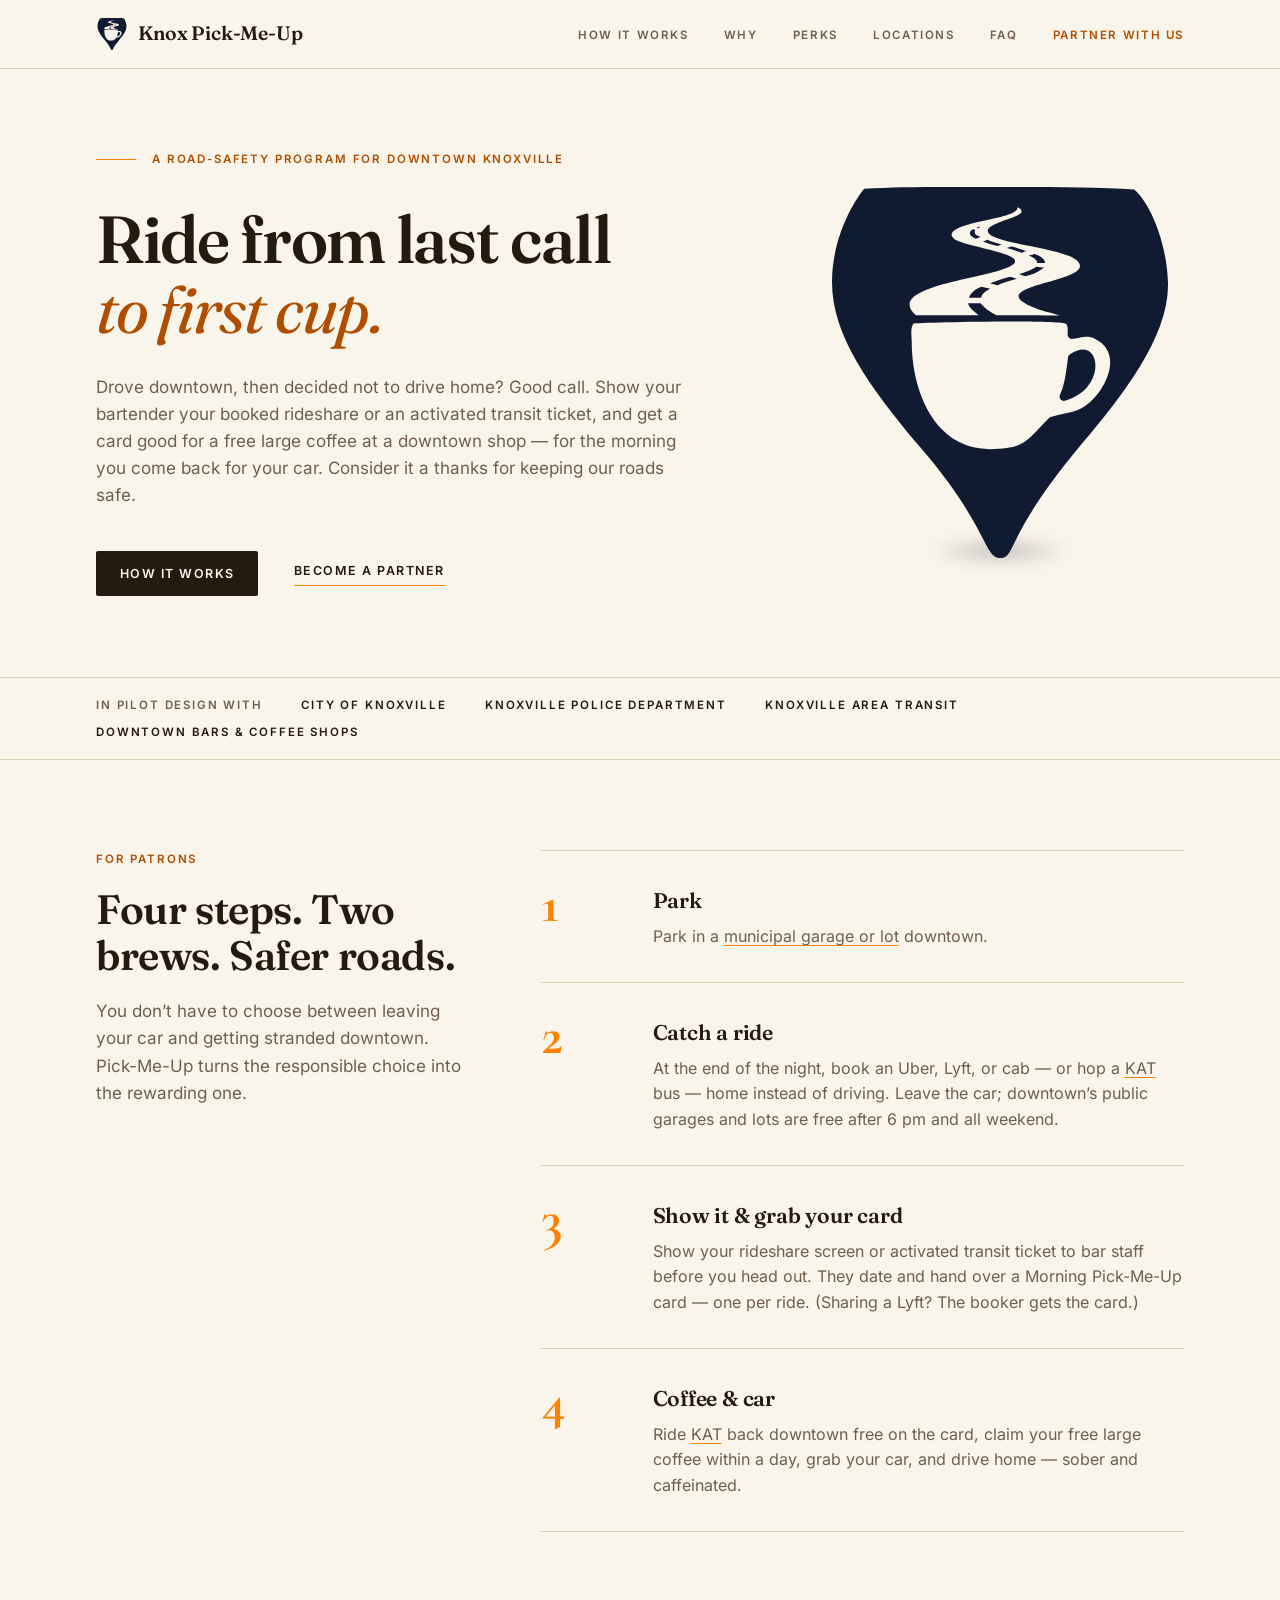
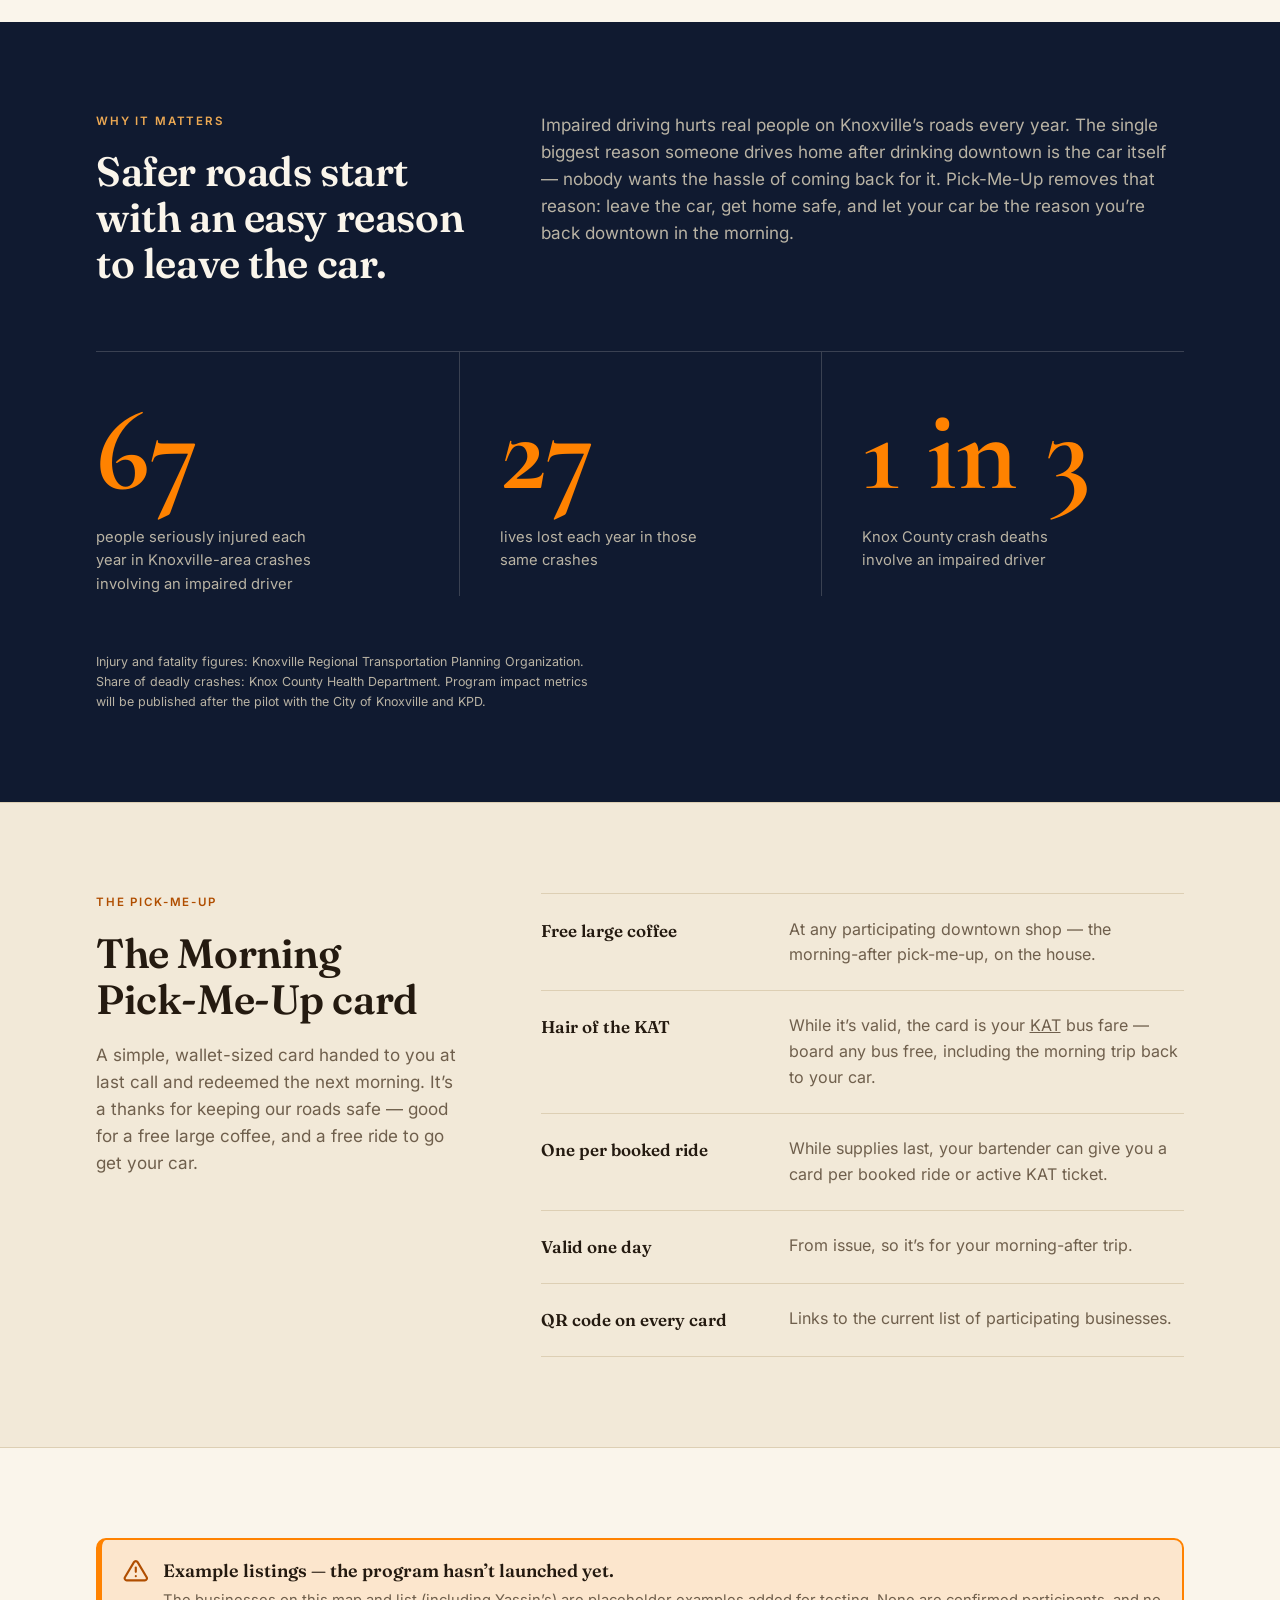
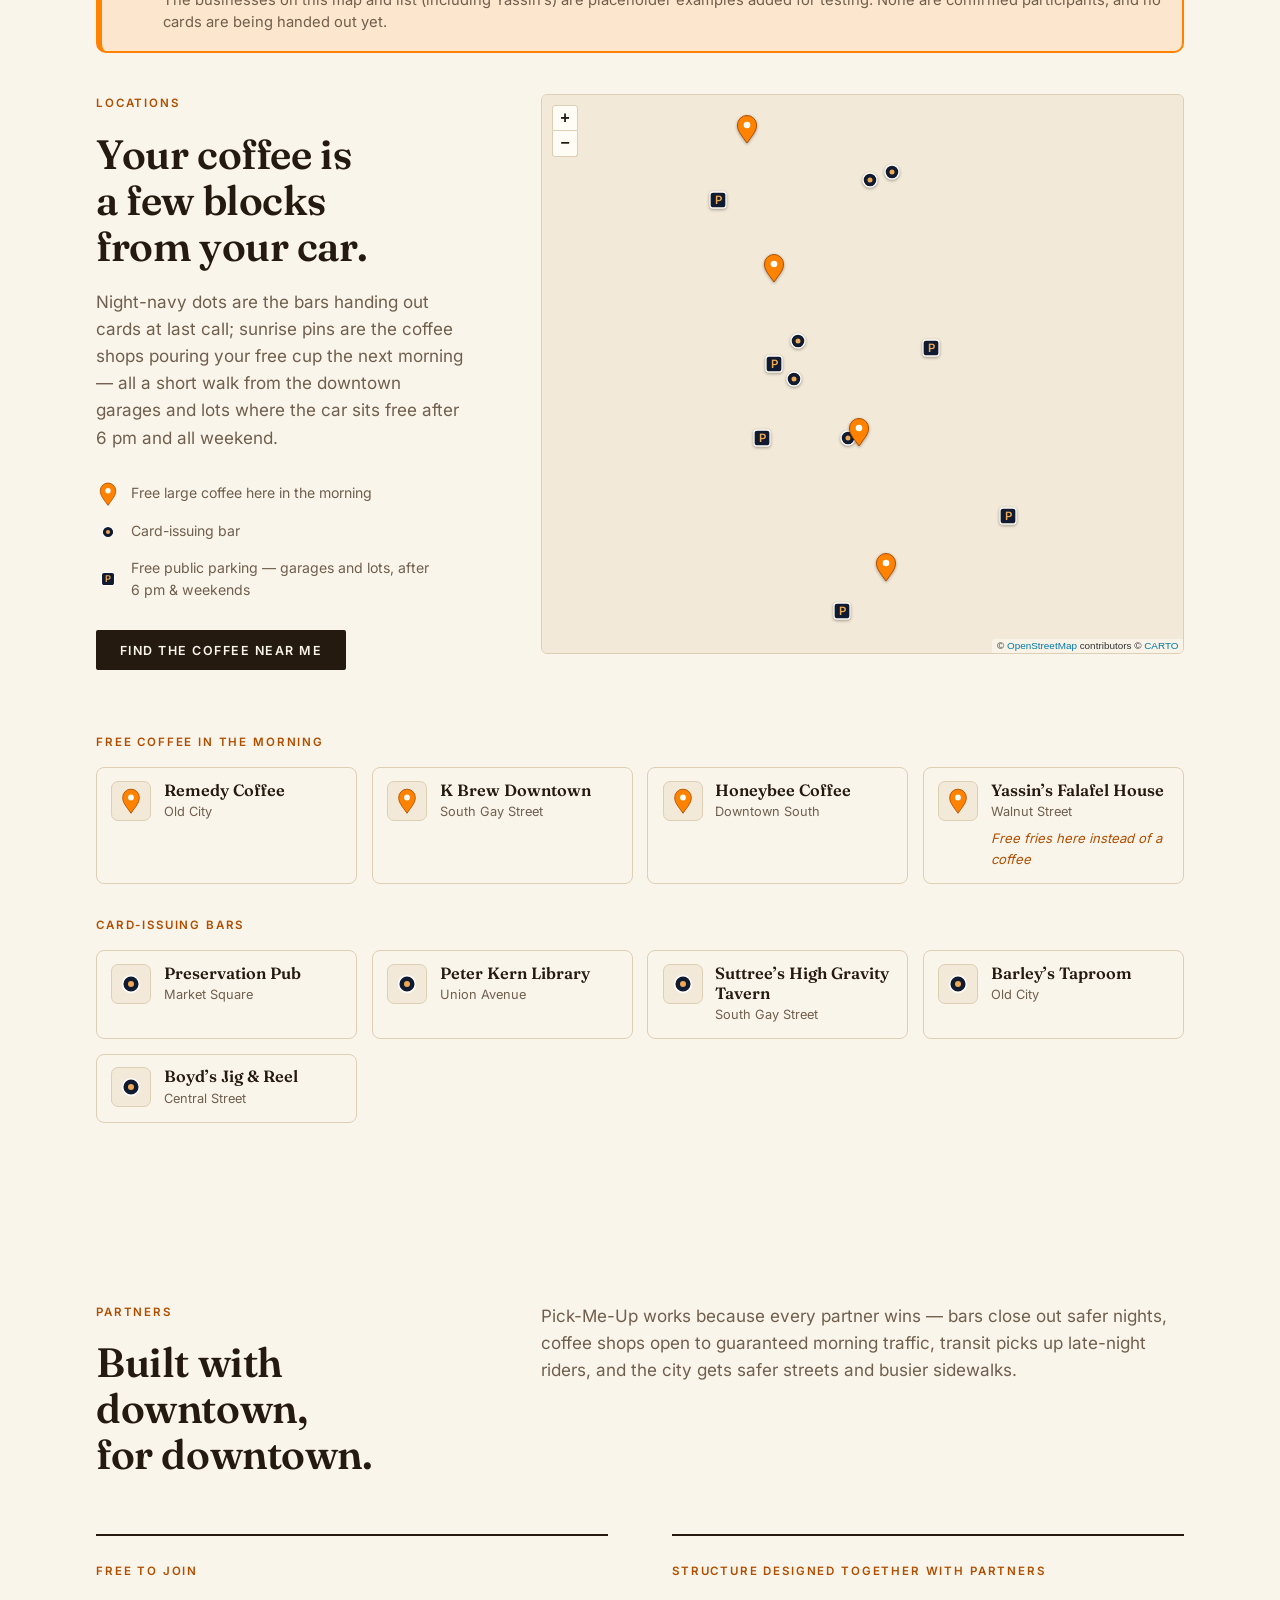
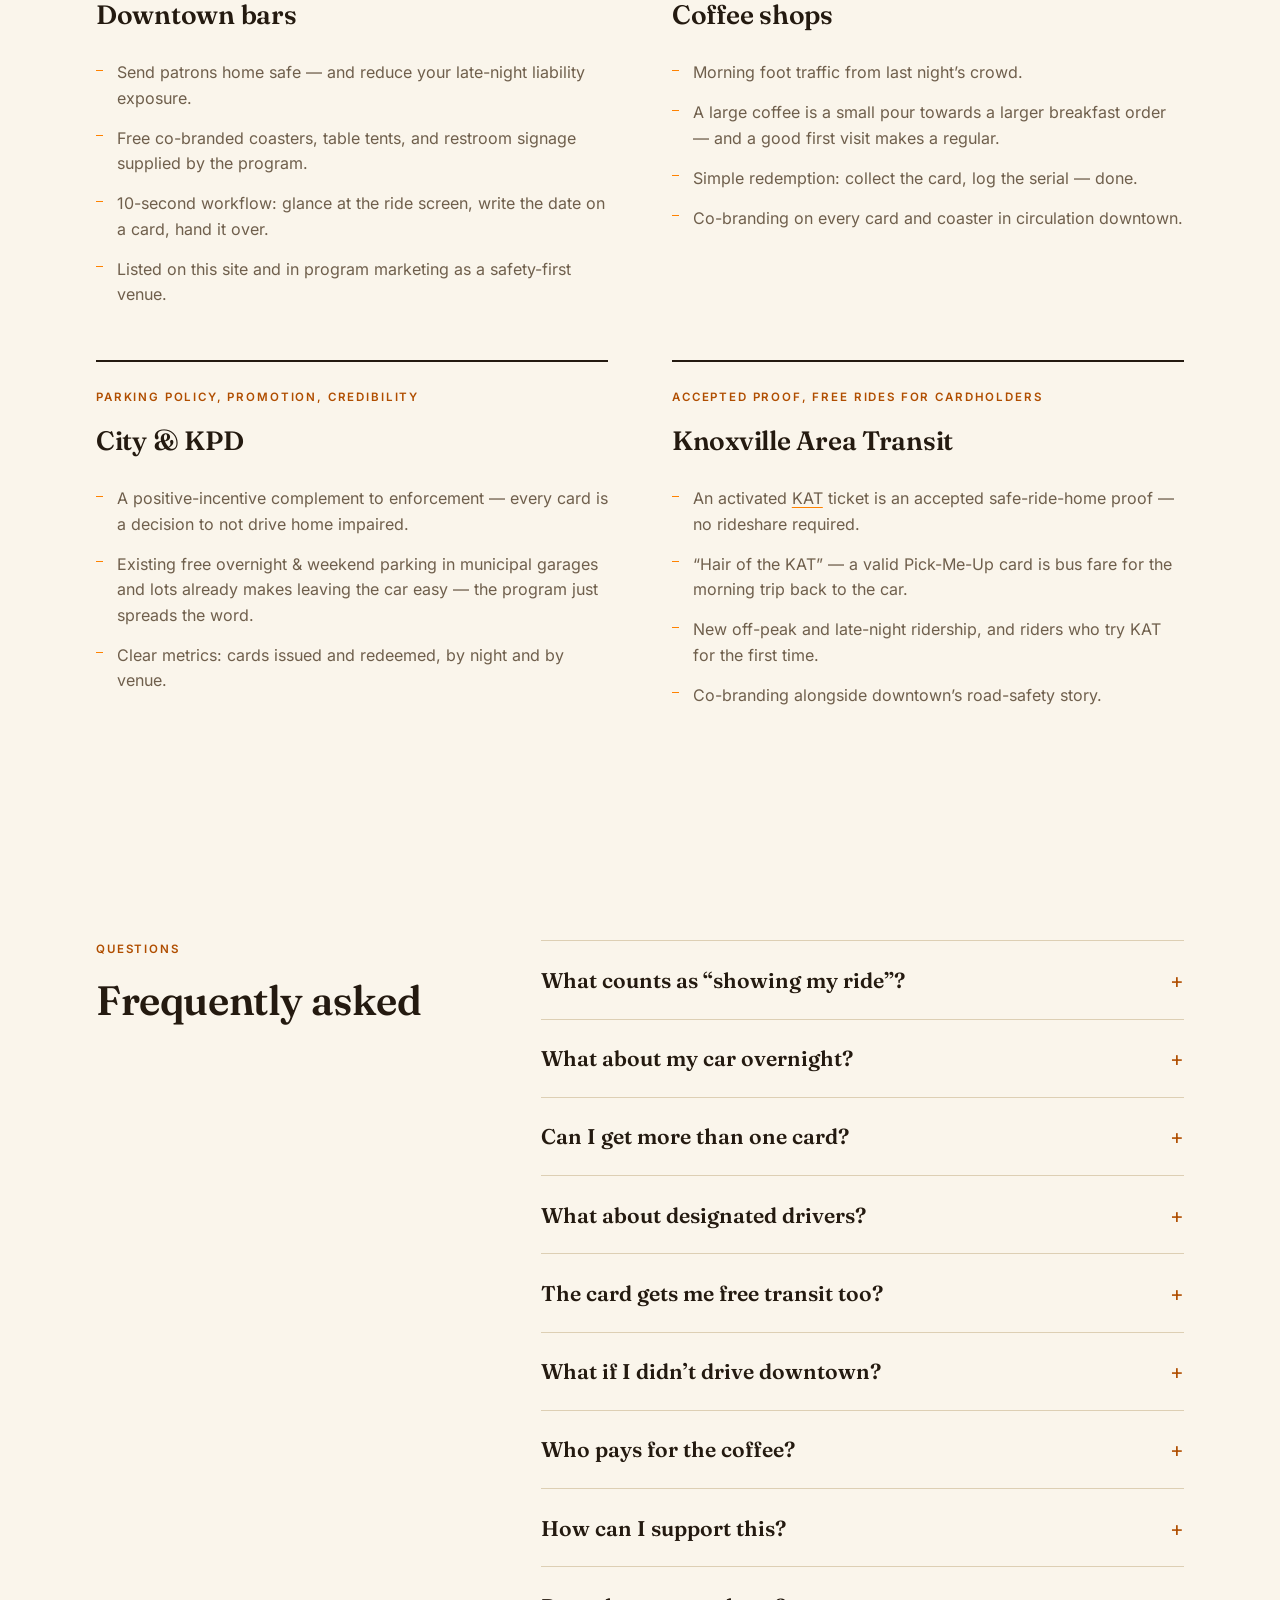
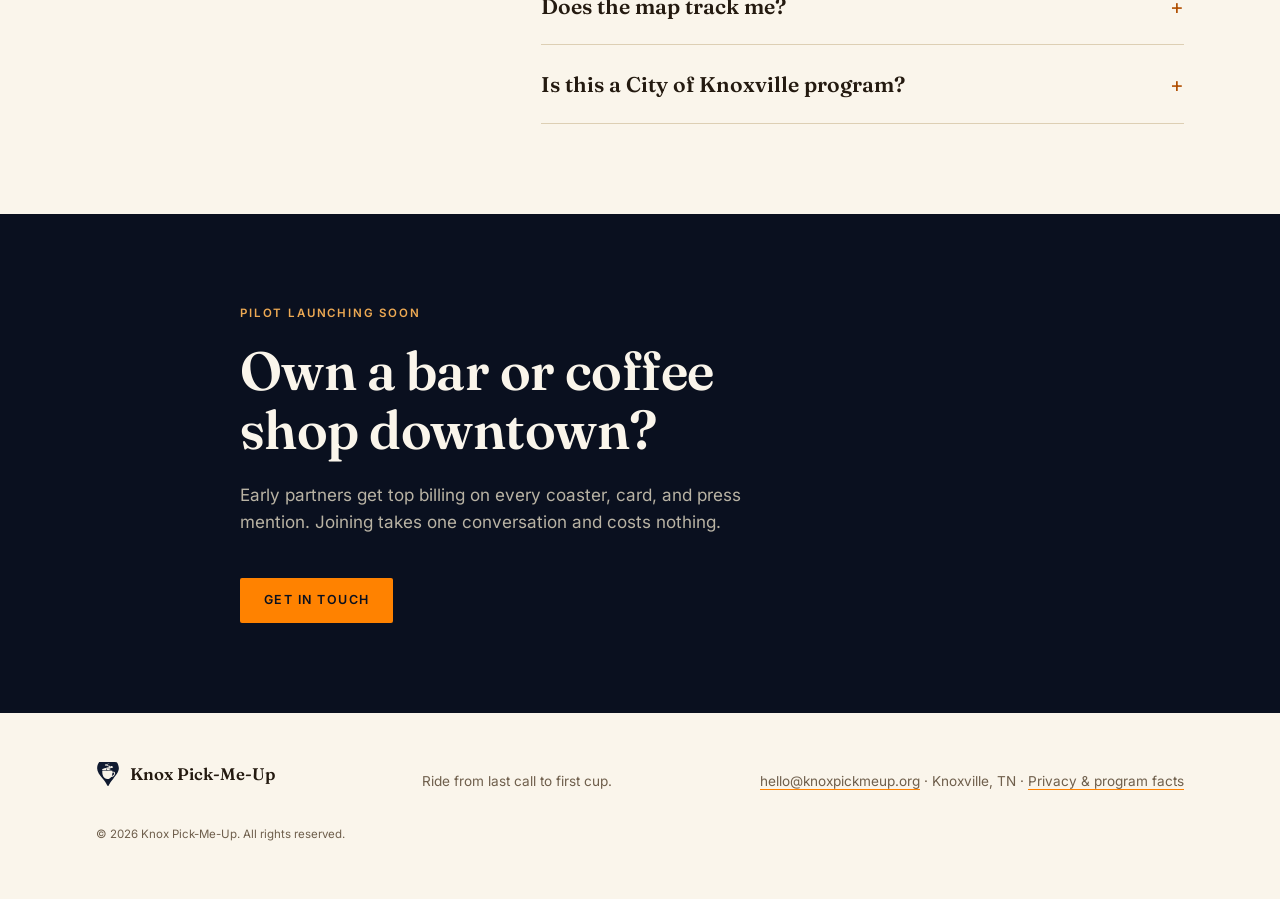
==== commit ab730811: "Locations: make venue notes rare, add Yassin's example, add pre-launch warning banner - Notes are no" ====
--- a/index.html
+++ b/index.html
@@ -310,6 +310,16 @@
      so a JS visitor never sees both. */
   #bizlist:empty { display: none; }
   #findus.js-roster .map-panel .fallback { display: none; }
+  /* Pre-launch warning banner on the Locations section — the roster is
+     placeholder/example data until the program goes live. */
+  .prelaunch { display: flex; gap: .9rem; align-items: flex-start;
+    margin-bottom: clamp(1.6rem, 4vw, 2.6rem); padding: 1.1rem 1.3rem;
+    border: 2px solid var(--orange); border-left-width: 6px; border-radius: 10px;
+    background: #fce6cd; }
+  .prelaunch > svg { flex: 0 0 auto; width: 1.6rem; height: 1.6rem; margin-top: .05rem; color: var(--orange-ink); }
+  .prelaunch b { font-family: var(--f-serif); font-weight: 600; font-size: 1.12rem;
+    display: block; margin-bottom: .2rem; color: var(--ink); }
+  .prelaunch p { margin: 0; font-size: .92rem; line-height: 1.5; color: var(--ink-2); }
   .bizlist { margin-top: clamp(2rem, 5vw, 3rem); }
   .biz-group + .biz-group { margin-top: 2rem; }
   .biz-group h3 { font-family: var(--f-sans); font-size: .72rem; font-weight: 600;
@@ -535,6 +545,15 @@
 </section>
 
 <section id="findus">
+  <div class="wrap">
+    <div class="prelaunch" role="note">
+      <svg viewBox="0 0 24 24" aria-hidden="true" fill="none" stroke="currentColor" stroke-width="2" stroke-linecap="round" stroke-linejoin="round"><path d="M10.29 3.86 1.82 18a2 2 0 0 0 1.71 3h16.94a2 2 0 0 0 1.71-3L13.71 3.86a2 2 0 0 0-3.42 0Z"/><line x1="12" y1="9" x2="12" y2="13"/><line x1="12" y1="17" x2="12.01" y2="17"/></svg>
+      <div>
+        <b>Example listings — the program hasn&rsquo;t launched yet.</b>
+        <p>The businesses on this map and list (including Yassin&rsquo;s) are placeholder examples added for testing. None are confirmed participants, and no cards are being handed out yet.</p>
+      </div>
+    </div>
+  </div>
   <div class="wrap split">
     <div class="section-head">
       <span class="label">Locations</span>
@@ -562,6 +581,7 @@
             <li>Remedy Coffee &mdash; Old City</li>
             <li>K Brew Downtown &mdash; South Gay Street</li>
             <li>Honeybee Coffee &mdash; Downtown South</li>
+            <li>Yassin&rsquo;s Falafel House &mdash; Walnut Street (free fries instead of a coffee)</li>
           </ul>
           <strong>Card-issuing bars</strong>
           <ul>
@@ -739,24 +759,23 @@
   /* Each venue may carry two OPTIONAL fields for the participating-businesses
      list below the map:
         logo: 'assets/venues/<name>.svg'  — a logo shown in place of the glyph
-        note: 'one short line'            — e.g. what else they offer besides coffee
-     Both are optional; leave them off and the list shows the map glyph + name.
-     Confirm any note with the venue as it signs (placeholders below). */
+        note: 'one short line'            — use SPARINGLY, only when a venue's
+                                            offer differs from the standard free
+                                            coffee (e.g. Yassin's below, free fries)
+     Most venues need neither — the list just shows the map glyph + name. */
   const SHOPS = [
-    { name: 'Remedy Coffee',   where: 'Old City',          lat: 35.96966, lon: -83.92115 },
-    { name: 'K Brew Downtown', where: 'South Gay Street',  lat: 35.96339, lon: -83.91829 },
-    { name: 'Honeybee Coffee', where: 'Downtown South',    lat: 35.96060, lon: -83.91760,
-      note: 'Full breakfast + lunch menu' },
+    { name: 'Remedy Coffee',        where: 'Old City',         lat: 35.96966, lon: -83.92115 },
+    { name: 'K Brew Downtown',      where: 'South Gay Street', lat: 35.96339, lon: -83.91829 },
+    { name: 'Honeybee Coffee',      where: 'Downtown South',   lat: 35.96060, lon: -83.91760 },
+    { name: 'Yassin’s Falafel House', where: 'Walnut Street',  lat: 35.96679, lon: -83.92046,
+      note: 'Free fries here instead of a coffee' },
   ];
   const BARS = [
     { name: 'Preservation Pub',              where: 'Market Square',     lat: 35.96556, lon: -83.91985 },
-    { name: 'Peter Kern Library',            where: 'Union Avenue',      lat: 35.96477, lon: -83.91996,
-      note: 'Hidden craft-cocktail bar' },
+    { name: 'Peter Kern Library',            where: 'Union Avenue',      lat: 35.96477, lon: -83.91996 },
     { name: 'Suttree’s High Gravity Tavern', where: 'South Gay Street',  lat: 35.96355, lon: -83.91856 },
-    { name: 'Barley’s Taproom',              where: 'Old City',          lat: 35.96905, lon: -83.91745,
-      note: 'Pizza + live music upstairs' },
-    { name: 'Boyd’s Jig & Reel',             where: 'Central Street',    lat: 35.96888, lon: -83.91800,
-      note: 'Whisky bar · live trad music' },
+    { name: 'Barley’s Taproom',              where: 'Old City',          lat: 35.96905, lon: -83.91745 },
+    { name: 'Boyd’s Jig & Reel',             where: 'Central Street',    lat: 35.96888, lon: -83.91800 },
   ];
   /* Every publicly-run downtown facility that is free after 6 pm on weeknights
      and through the weekend — surface lots as much as garages. Names, hours and
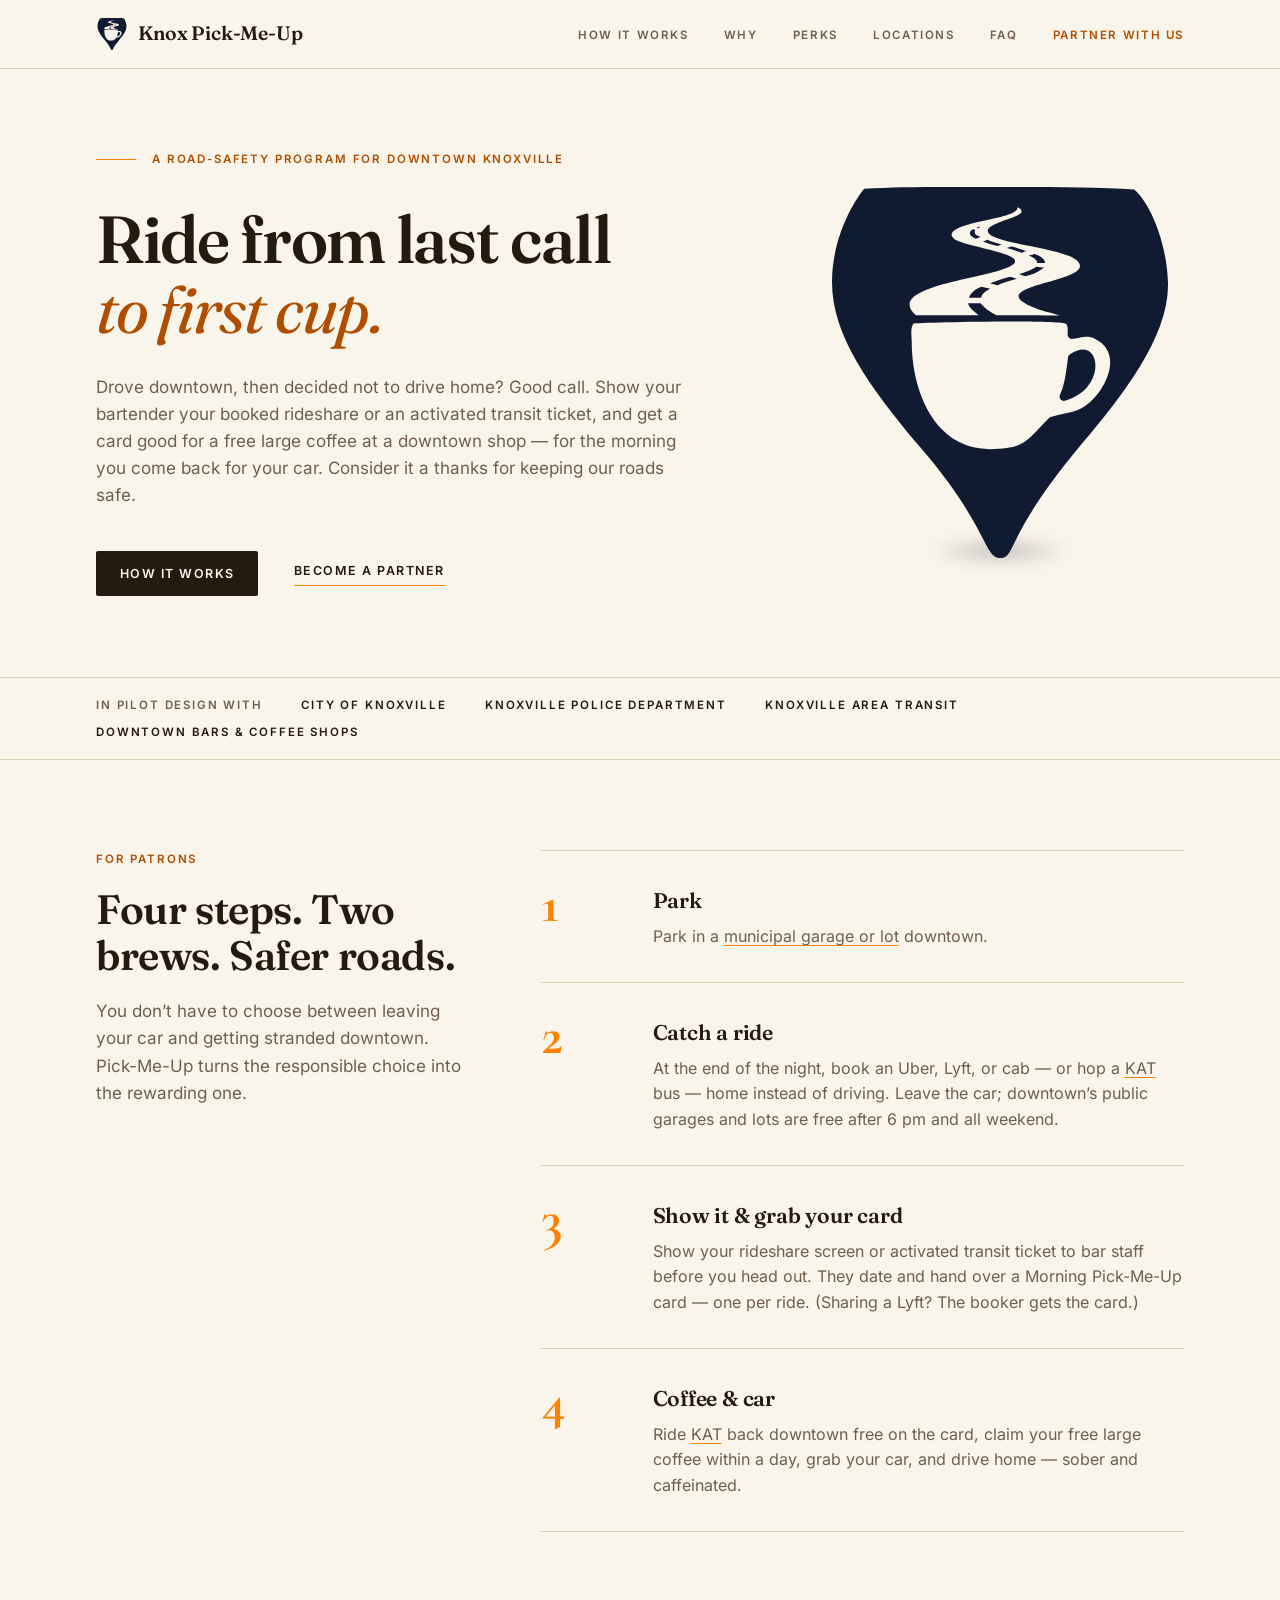
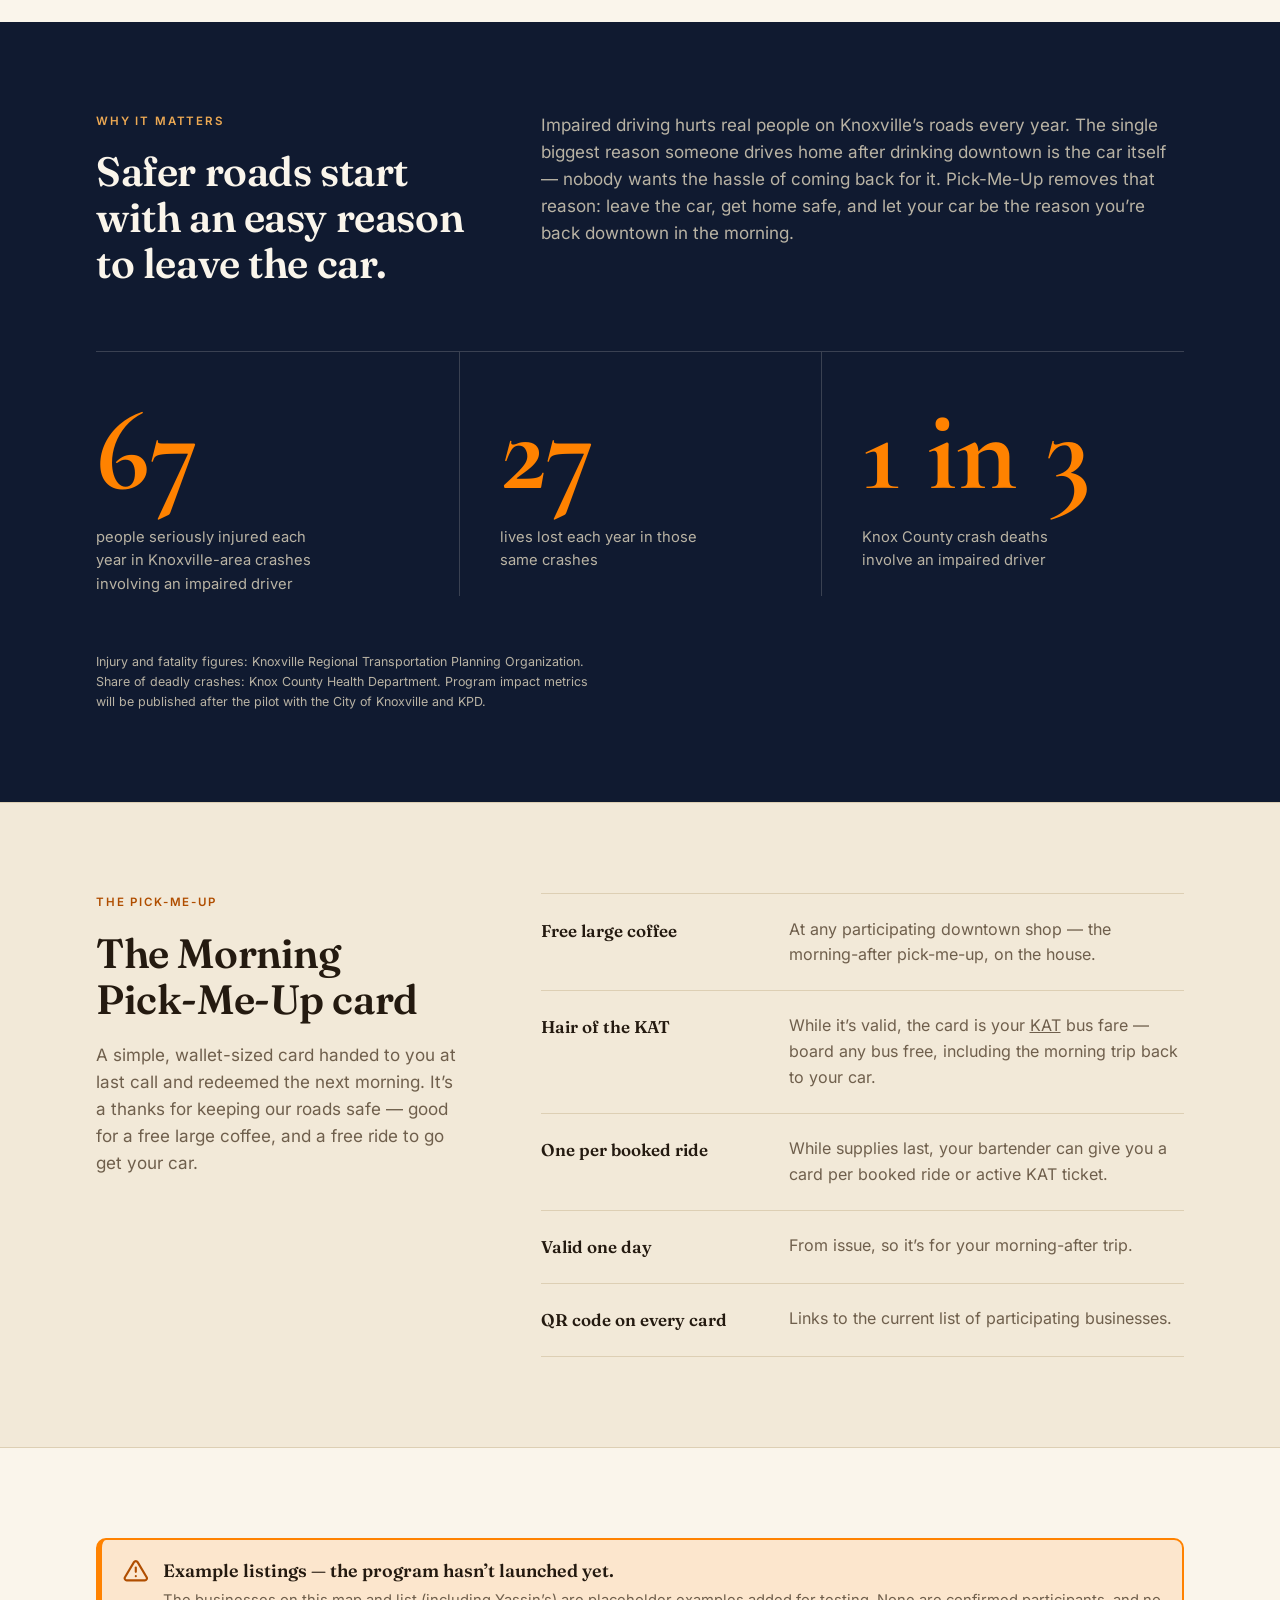
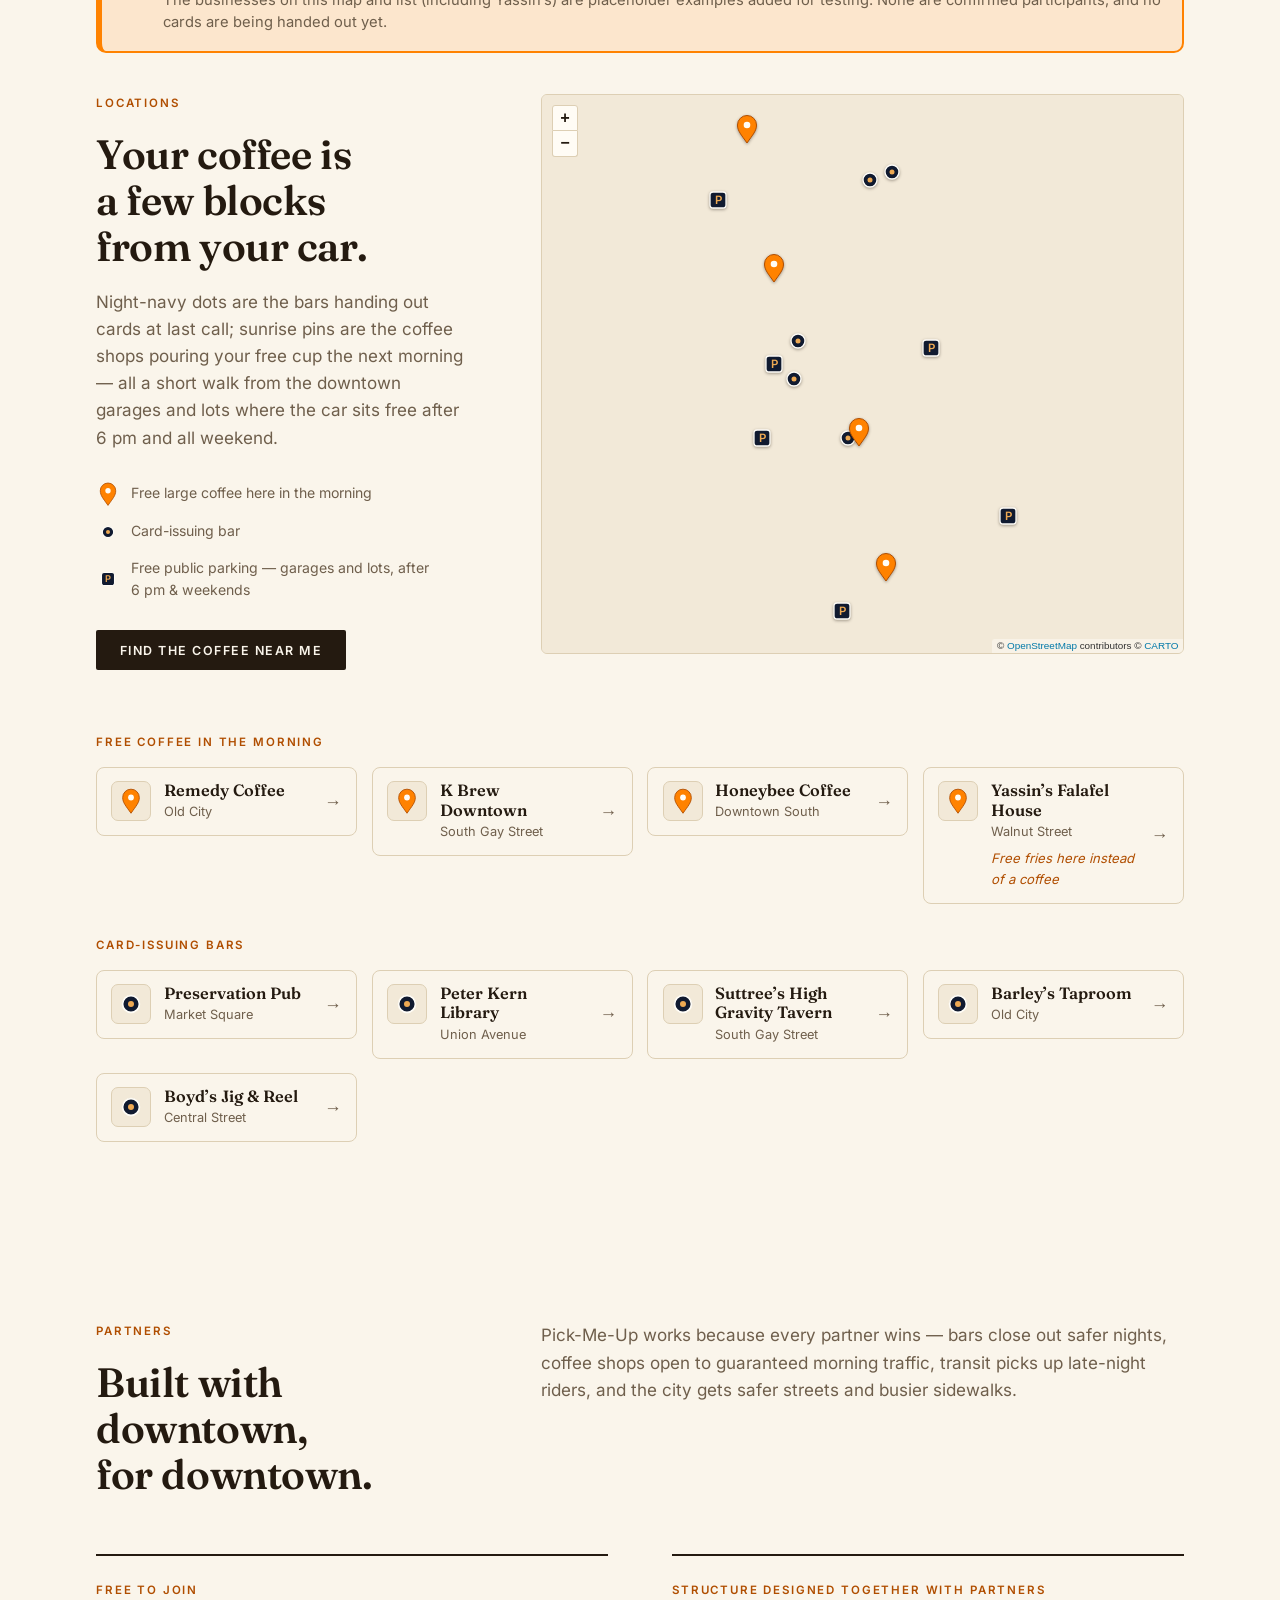
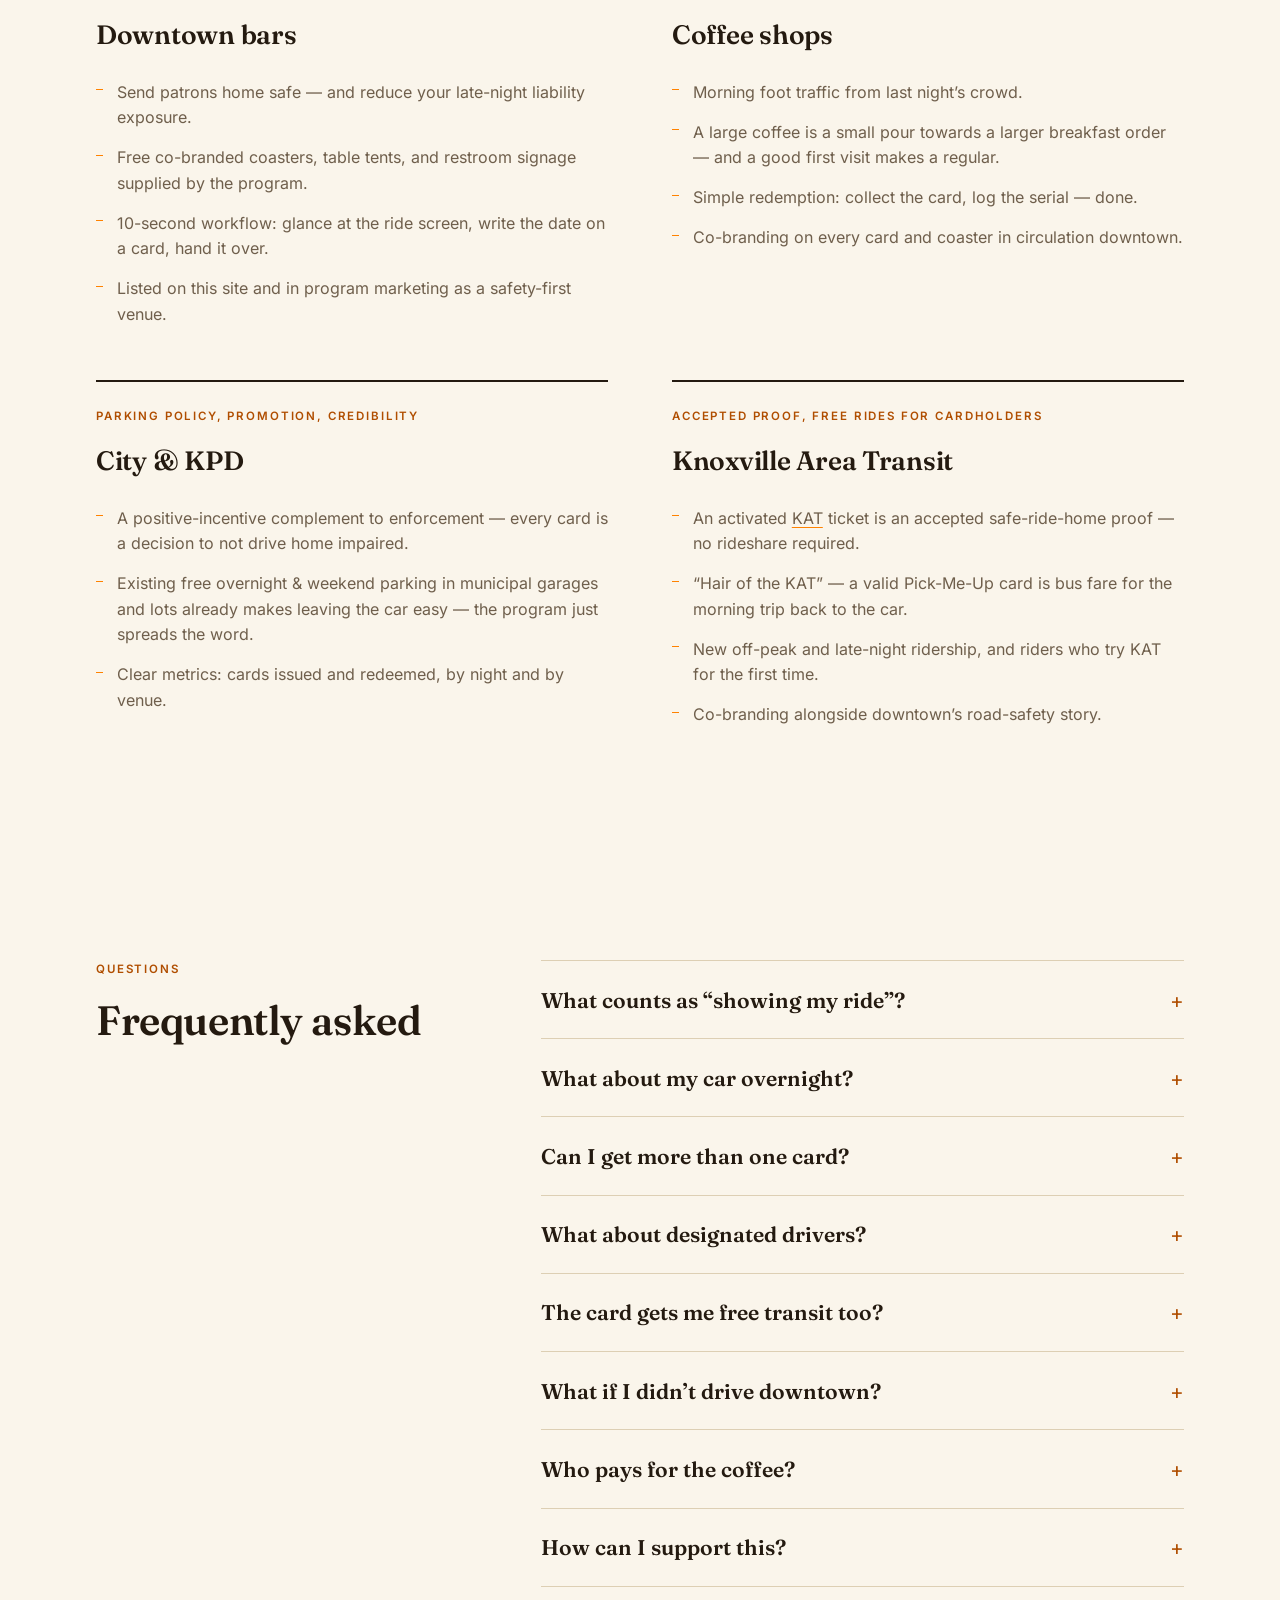
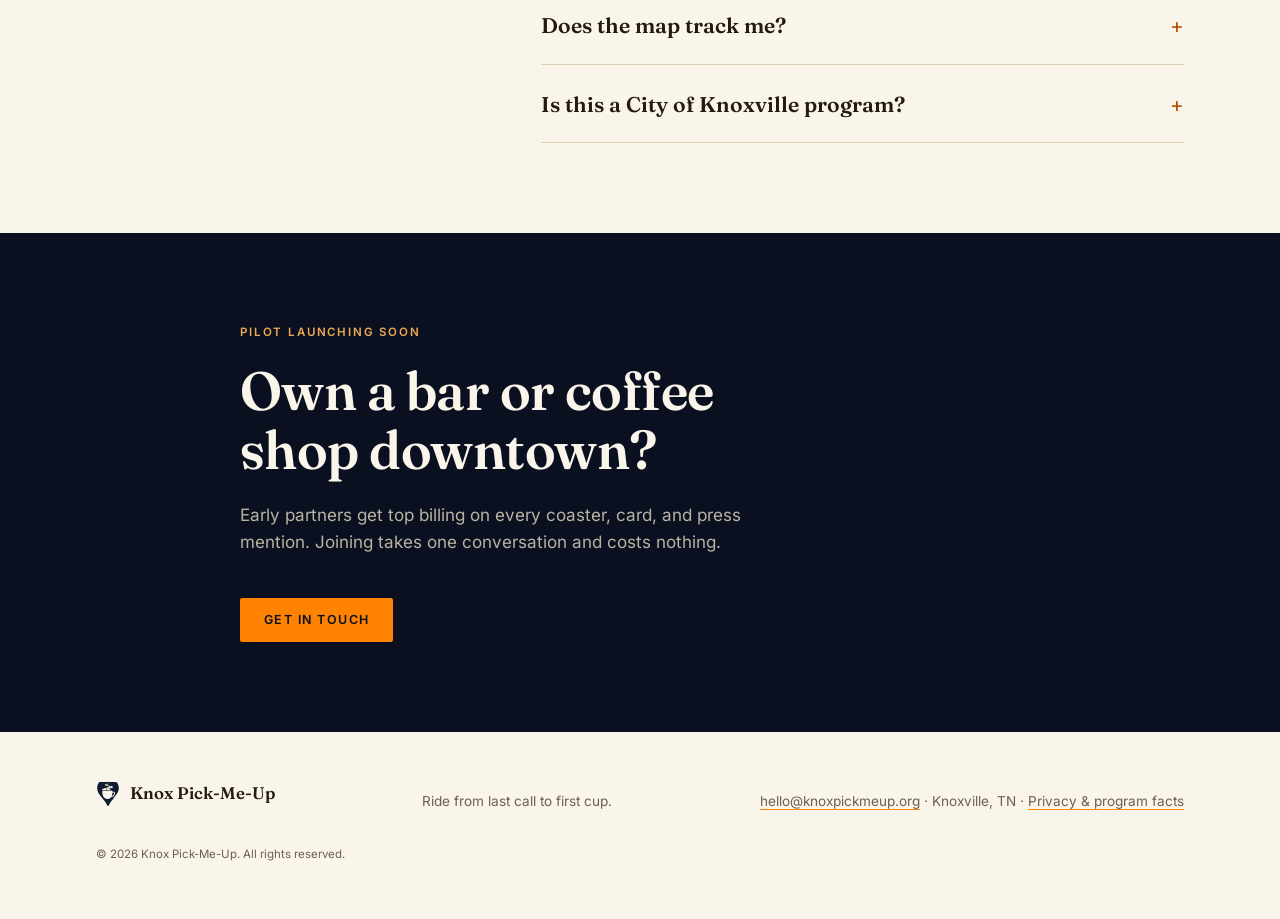
==== commit bf2b06ae: "Locations: click a business to fly the map to its pin; pin popup links to the site - Each business c" ====
--- a/index.html
+++ b/index.html
@@ -326,8 +326,16 @@
     letter-spacing: .16em; text-transform: uppercase; color: var(--orange-ink); margin: 0 0 1rem; }
   .biz-grid { list-style: none; margin: 0; padding: 0;
     display: grid; grid-template-columns: repeat(auto-fill, minmax(15rem, 1fr)); gap: .9rem; }
-  .biz { display: flex; gap: .8rem; align-items: flex-start;
-    border: 1px solid var(--rule); border-radius: 8px; padding: .8rem .9rem; background: var(--paper); }
+  .biz { display: flex; gap: .8rem; align-items: flex-start; width: 100%; text-align: left;
+    font: inherit; color: inherit; cursor: pointer;
+    border: 1px solid var(--rule); border-radius: 8px; padding: .8rem .9rem; background: var(--paper);
+    transition: border-color .15s ease, background-color .15s ease; }
+  .biz:hover { border-color: var(--orange); background: var(--paper-2); }
+  .biz:focus-visible { outline: 3px solid var(--gold); outline-offset: 2px; }
+  .biz-go { margin-left: auto; align-self: center; color: var(--ink-2); font-size: 1.1rem;
+    transition: transform .15s ease, color .15s ease; }
+  .biz:hover .biz-go { color: var(--orange-ink); transform: translateX(3px); }
+  .pop-link { display: inline-block; margin-top: .35rem; font-weight: 600; color: var(--orange-ink); }
   .biz-avatar { flex: 0 0 auto; width: 2.5rem; height: 2.5rem; border-radius: 7px;
     display: grid; place-items: center; background: var(--paper-2); border: 1px solid var(--rule); overflow: hidden; }
   .biz-avatar img { width: 100%; height: 100%; object-fit: contain; }
@@ -762,20 +770,23 @@
         note: 'one short line'            — use SPARINGLY, only when a venue's
                                             offer differs from the standard free
                                             coffee (e.g. Yassin's below, free fries)
-     Most venues need neither — the list just shows the map glyph + name. */
+        url:  'https://…'                 — the venue's website; linked from its
+                                            map-pin popup (example links below,
+                                            confirm each at signup)
+     Most venues need only name/where — the list shows the map glyph + name. */
   const SHOPS = [
-    { name: 'Remedy Coffee',        where: 'Old City',         lat: 35.96966, lon: -83.92115 },
-    { name: 'K Brew Downtown',      where: 'South Gay Street', lat: 35.96339, lon: -83.91829 },
-    { name: 'Honeybee Coffee',      where: 'Downtown South',   lat: 35.96060, lon: -83.91760 },
+    { name: 'Remedy Coffee',        where: 'Old City',         lat: 35.96966, lon: -83.92115, url: 'https://www.remedycoffeeknox.com/' },
+    { name: 'K Brew Downtown',      where: 'South Gay Street', lat: 35.96339, lon: -83.91829, url: 'https://www.kbrewknox.com/' },
+    { name: 'Honeybee Coffee',      where: 'Downtown South',   lat: 35.96060, lon: -83.91760, url: 'https://www.honeybeecoffeeco.com/' },
     { name: 'Yassin’s Falafel House', where: 'Walnut Street',  lat: 35.96679, lon: -83.92046,
-      note: 'Free fries here instead of a coffee' },
+      note: 'Free fries here instead of a coffee', url: 'https://www.yassinsfalafelhouse.com/' },
   ];
   const BARS = [
-    { name: 'Preservation Pub',              where: 'Market Square',     lat: 35.96556, lon: -83.91985 },
-    { name: 'Peter Kern Library',            where: 'Union Avenue',      lat: 35.96477, lon: -83.91996 },
-    { name: 'Suttree’s High Gravity Tavern', where: 'South Gay Street',  lat: 35.96355, lon: -83.91856 },
-    { name: 'Barley’s Taproom',              where: 'Old City',          lat: 35.96905, lon: -83.91745 },
-    { name: 'Boyd’s Jig & Reel',             where: 'Central Street',    lat: 35.96888, lon: -83.91800 },
+    { name: 'Preservation Pub',              where: 'Market Square',     lat: 35.96556, lon: -83.91985, url: 'https://www.preservationpub.com/' },
+    { name: 'Peter Kern Library',            where: 'Union Avenue',      lat: 35.96477, lon: -83.91996, url: 'https://www.thepeterkernlibrary.com/' },
+    { name: 'Suttree’s High Gravity Tavern', where: 'South Gay Street',  lat: 35.96355, lon: -83.91856, url: 'https://www.suttreestavern.com/' },
+    { name: 'Barley’s Taproom',              where: 'Old City',          lat: 35.96905, lon: -83.91745, url: 'https://knoxville.barleystaproom.com/' },
+    { name: 'Boyd’s Jig & Reel',             where: 'Central Street',    lat: 35.96888, lon: -83.91800, url: 'https://www.jigandreel.com/' },
   ];
   /* Every publicly-run downtown facility that is free after 6 pm on weeknights
      and through the weekend — surface lots as much as garages. Names, hours and
@@ -823,6 +834,8 @@
 
   let ready = null;   // promise: Leaflet + map are up
   let map = null, you = null, line = null;
+  const markerByName = {};   // venue name -> its map marker, for click-to-pin
+  const reduce = window.matchMedia && matchMedia('(prefers-reduced-motion: reduce)').matches;
   const PAD = { paddingTopLeft: [34, 40], paddingBottomRight: [34, 34] };
   const fitAll = () => map.fitBounds(
     L.latLngBounds(SHOPS.concat(BARS, PARKING).map(v => [v.lat, v.lon])), PAD);
@@ -843,9 +856,12 @@
                        iconAnchor: p.anchor, popupAnchor: p.pop, title: title });
   }
   function pin(v, kind, blurb, into) {
+    const link = v.url
+      ? '<br><a class="pop-link" href="' + esc(v.url) + '" target="_blank" rel="noopener">Visit website ↗</a>'
+      : '';
     return L.marker([v.lat, v.lon], { icon: icon(kind, v.name), alt: v.name, riseOnHover: true })
       .addTo(into || map)
-      .bindPopup('<b>' + v.name + '</b>' + (v.where ? v.where + ' — ' : '') + blurb,
+      .bindPopup('<b>' + esc(v.name) + '</b>' + (v.where ? esc(v.where) + ' — ' : '') + blurb + link,
                  // pan a popup clear of the zoom control and the credit line
                  { closeButton: false, offset: [0, 2],
                    autoPanPaddingTopLeft: [48, 58], autoPanPaddingBottomRight: [24, 30] });
@@ -863,9 +879,24 @@
       ? `<img src="${esc(v.logo)}" alt="" loading="lazy">`
       : PINS[kind].html;
     const note = v.note ? `<span class="biz-note">${esc(v.note)}</span>` : '';
-    return `<li class="biz"><span class="biz-avatar" aria-hidden="true">${avatar}</span>`
+    // each card is a button that flies the map to this venue's pin
+    return `<li><button type="button" class="biz" data-venue="${esc(v.name)}" `
+         + `aria-label="${esc(v.name)} — show on the map">`
+         + `<span class="biz-avatar" aria-hidden="true">${avatar}</span>`
          + `<span class="biz-text"><span class="biz-name">${esc(v.name)}</span>`
-         + `<span class="biz-where">${esc(v.where)}</span>${note}</span></li>`;
+         + `<span class="biz-where">${esc(v.where)}</span>${note}</span>`
+         + `<span class="biz-go" aria-hidden="true">→</span></button></li>`;
+  }
+  // clicking a card scrolls to the map and opens that venue's pin popup
+  function focusVenue(v) {
+    const target = document.getElementById('kmap');
+    if (target) target.scrollIntoView({ behavior: reduce ? 'auto' : 'smooth', block: 'center' });
+    ensureMap().then(() => {
+      const m = markerByName[v.name];
+      if (!m) return;
+      map.setView([v.lat, v.lon], Math.max(map.getZoom(), 16), { animate: !reduce });
+      m.openPopup();
+    }).catch(() => {});
   }
   function group(title, list, kind) {
     return `<div class="biz-group"><h3>${title}</h3><ul class="biz-grid">`
@@ -899,8 +930,8 @@
       attribution: '&copy; <a href="https://www.openstreetmap.org/copyright" target="_blank" rel="noopener">OpenStreetMap</a>'
                  + ' contributors &copy; <a href="https://carto.com/attributions" target="_blank" rel="noopener">CARTO</a>',
     }).addTo(map);
-    SHOPS.forEach(v => pin(v, 'shop', 'free large coffee with your card'));
-    BARS.forEach(v => pin(v, 'bar', 'pick up your card here tonight'));
+    SHOPS.forEach(v => { markerByName[v.name] = pin(v, 'shop', 'free large coffee with your card'); });
+    BARS.forEach(v => { markerByName[v.name] = pin(v, 'bar', 'pick up your card here tonight'); });
     const parking = L.layerGroup();
     PARKING.forEach(v => pin({ name: v.name, lat: v.lat, lon: v.lon, where: v.kind },
                              'park', v.free || FREE_HOURS, parking));
@@ -934,6 +965,13 @@
   // the business list is cheap and static — render it up front, independent of
   // the map tiles loading
   renderBizList();
+  const bizEl = document.getElementById('bizlist');
+  if (bizEl) bizEl.addEventListener('click', e => {
+    const btn = e.target.closest('.biz');
+    if (!btn) return;
+    const v = SHOPS.concat(BARS).find(x => x.name === btn.dataset.venue);
+    if (v) focusVenue(v);
+  });
 
   // load when the section comes into reach (or right away on old browsers)
   if ('IntersectionObserver' in window) {
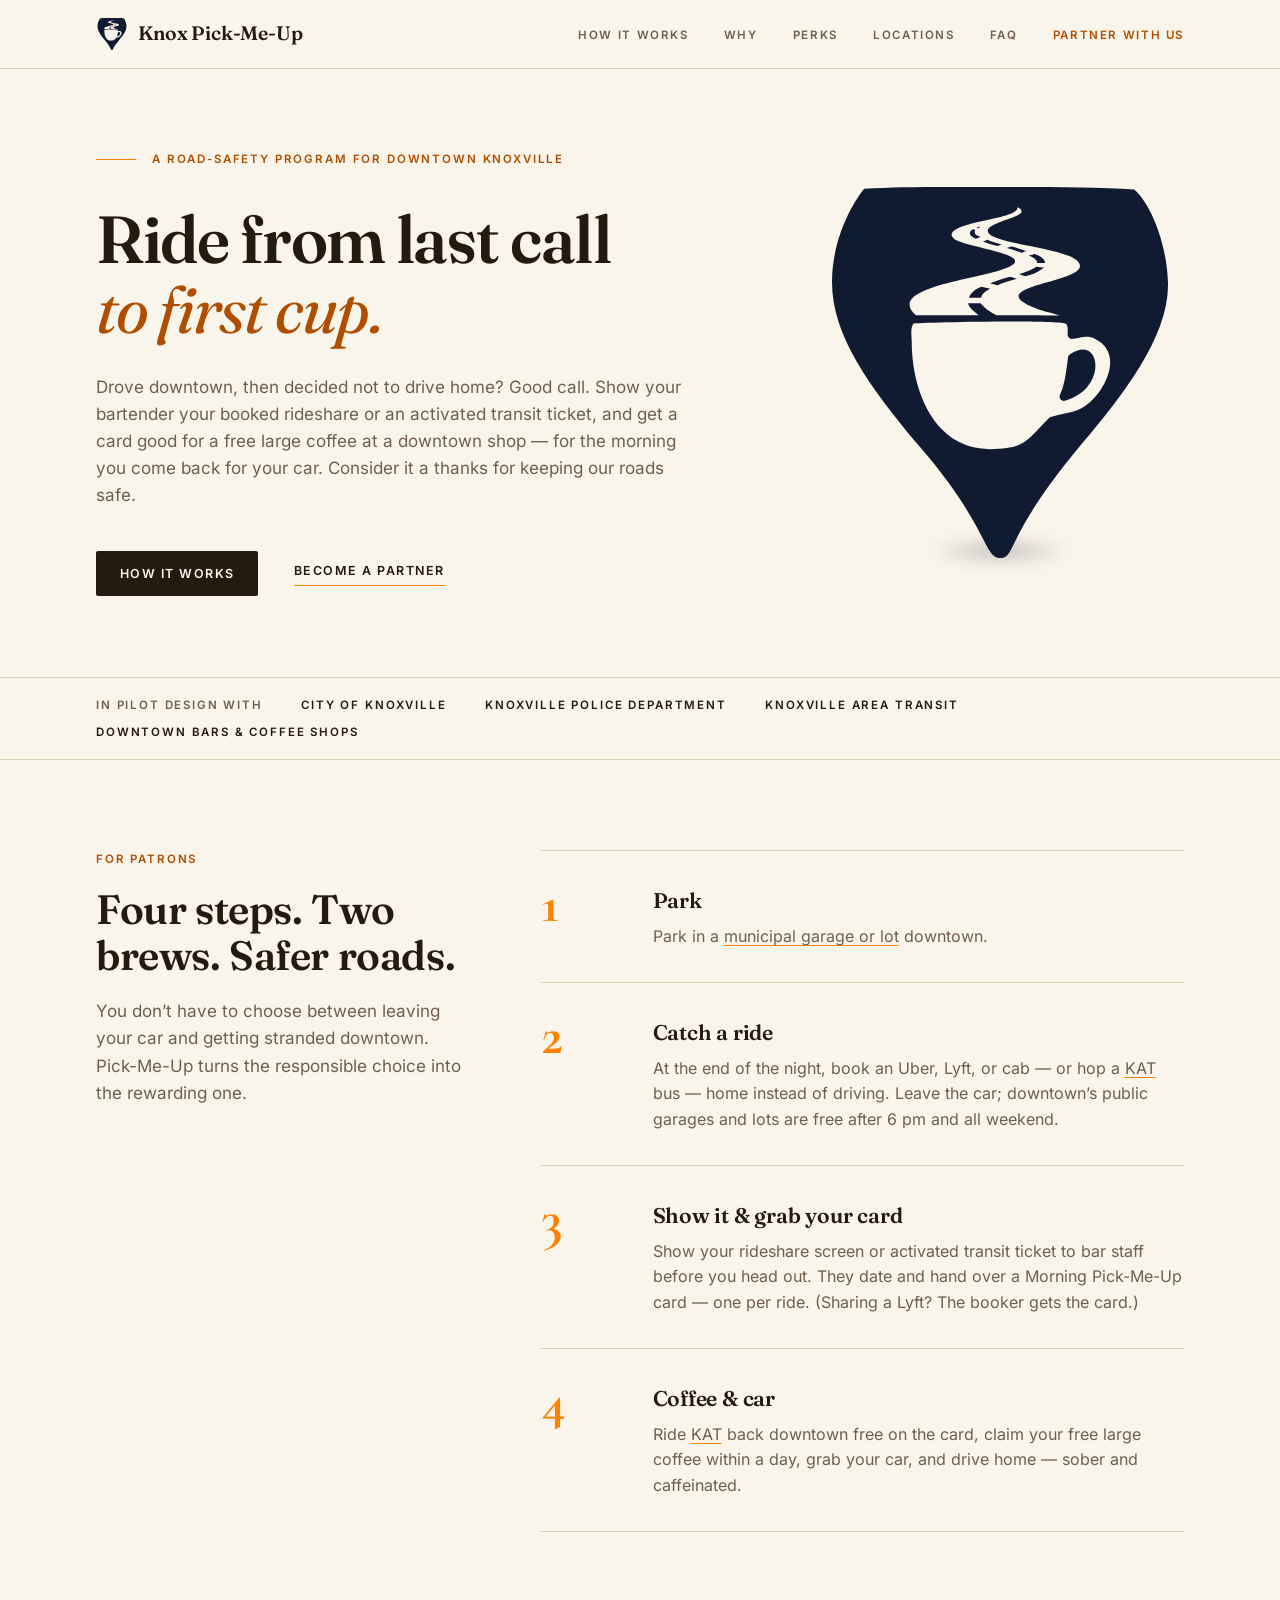
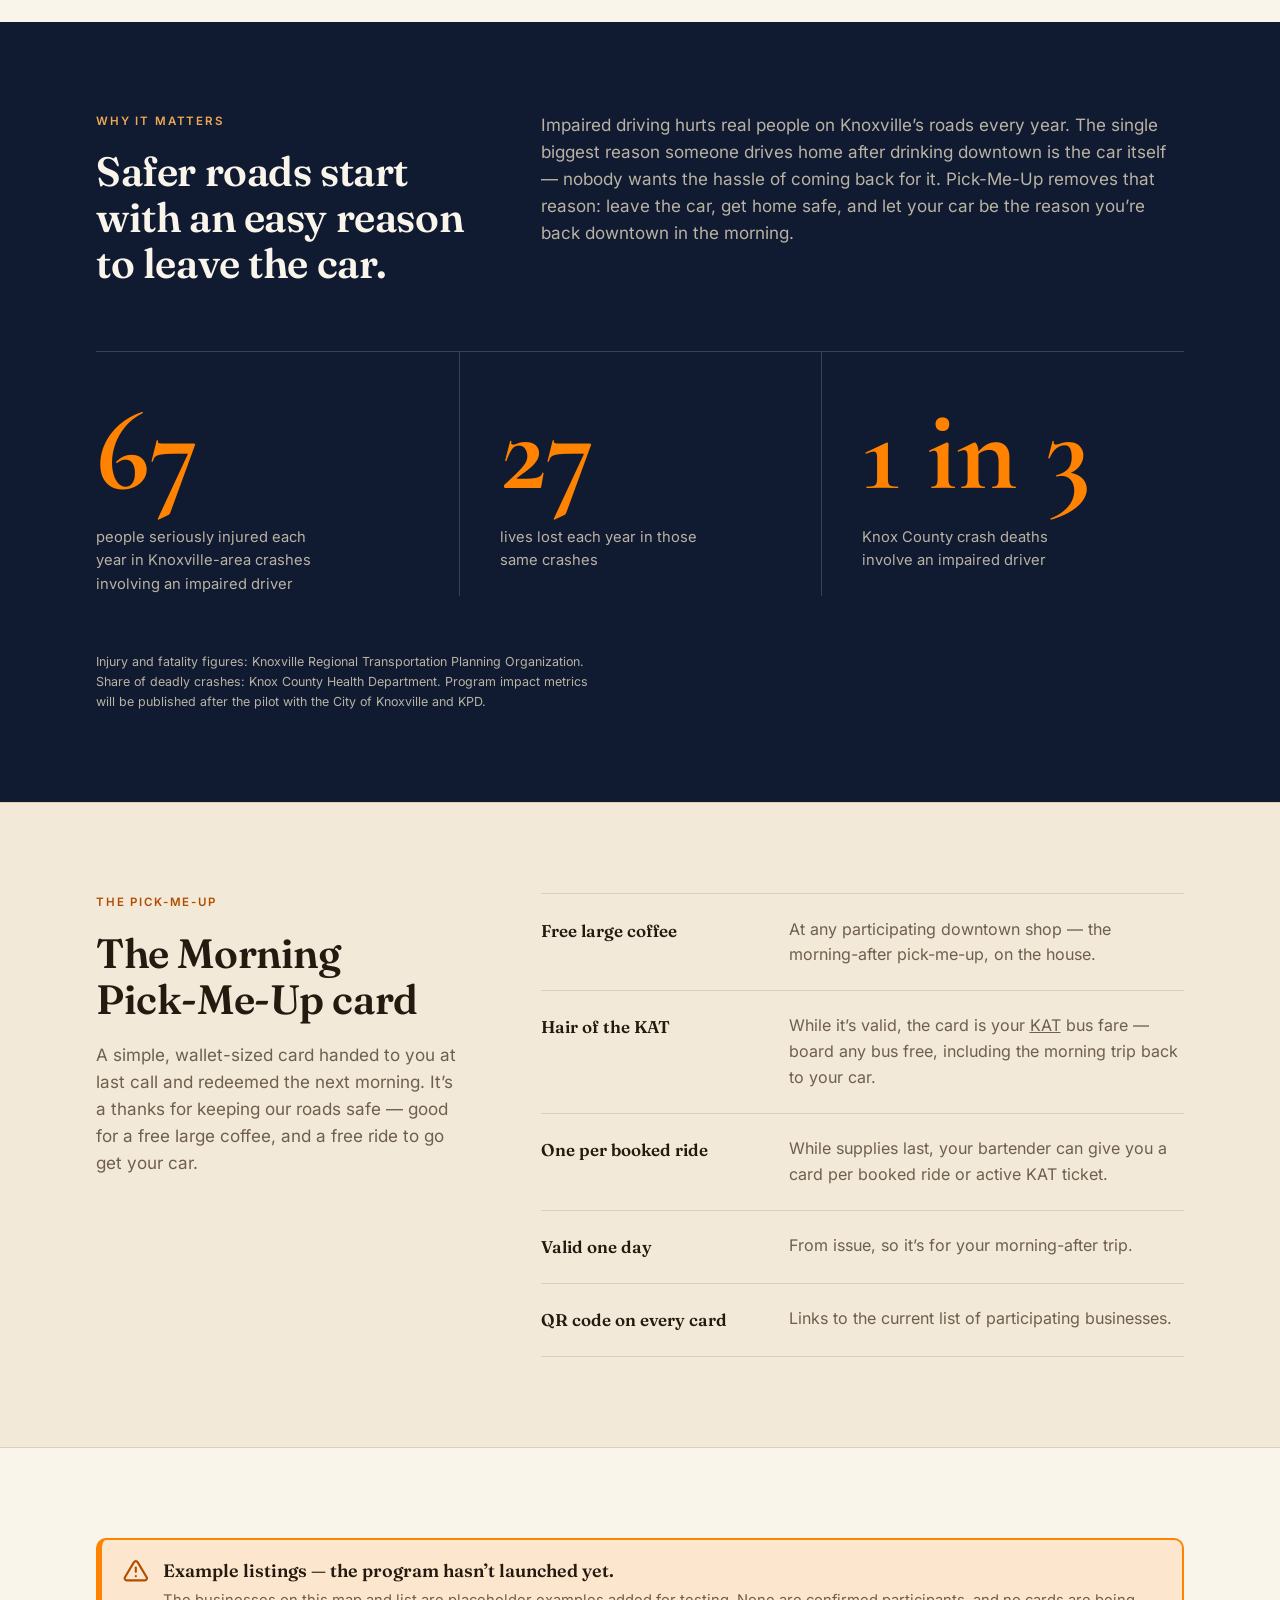
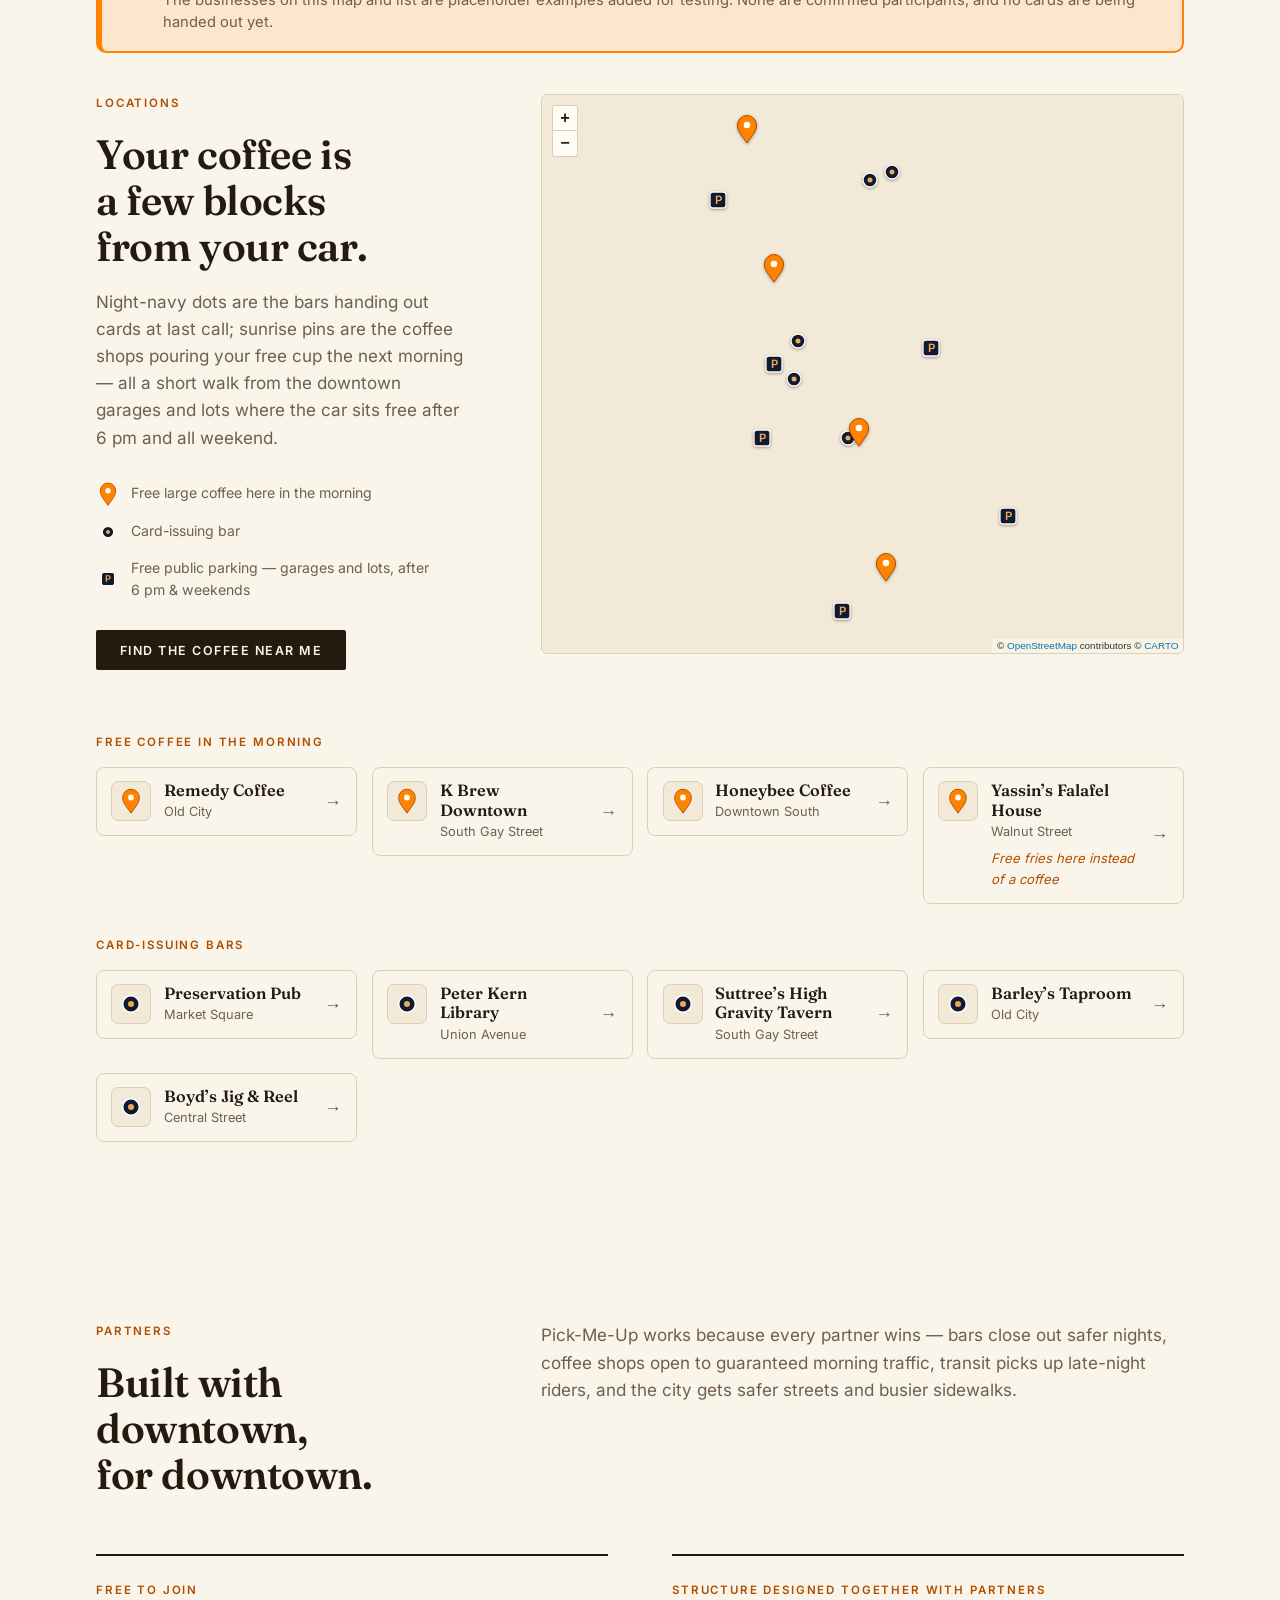
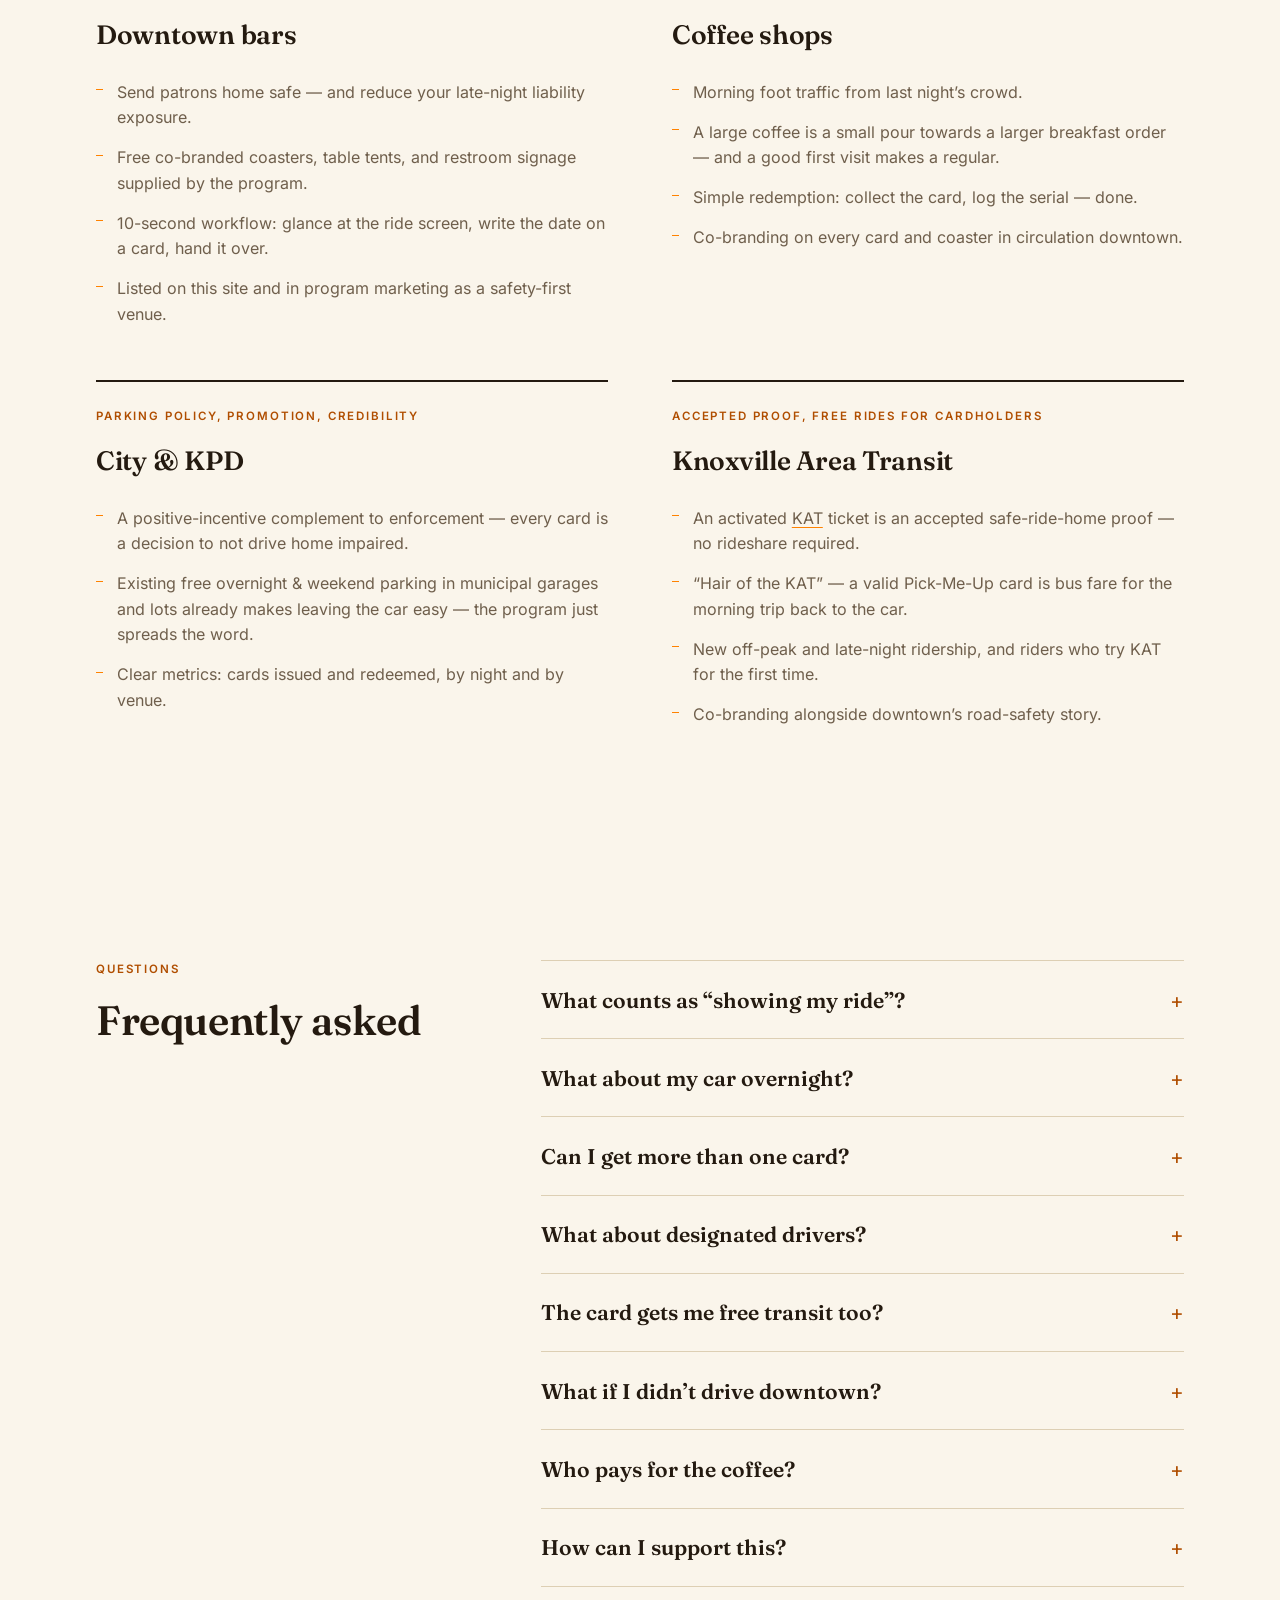
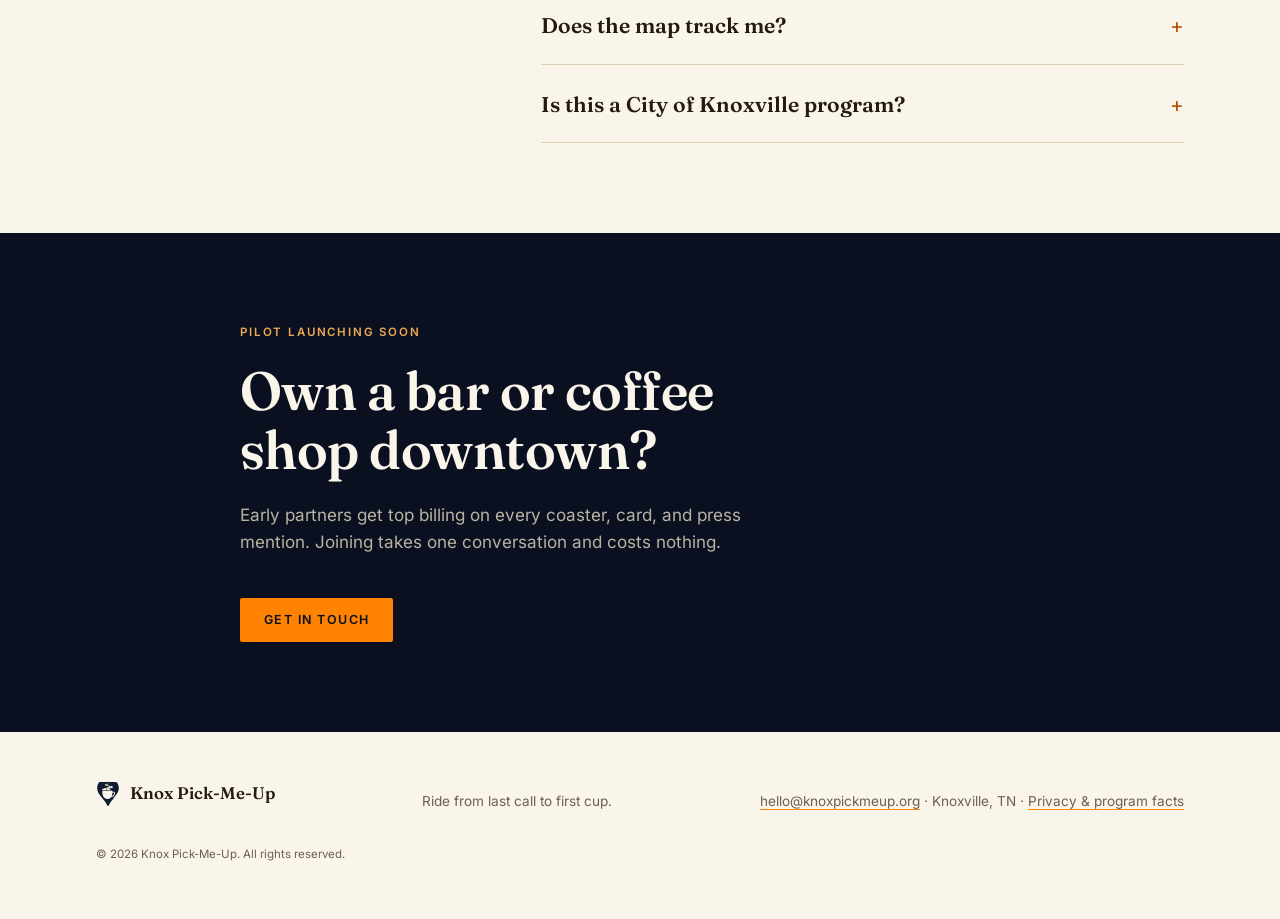
==== commit 4c341878: "Locations banner: drop the Yassin's mention Co-Authored-By: Claude Fable 5 <noreply@anthropic.com> C" ====
--- a/index.html
+++ b/index.html
@@ -558,7 +558,7 @@
       <svg viewBox="0 0 24 24" aria-hidden="true" fill="none" stroke="currentColor" stroke-width="2" stroke-linecap="round" stroke-linejoin="round"><path d="M10.29 3.86 1.82 18a2 2 0 0 0 1.71 3h16.94a2 2 0 0 0 1.71-3L13.71 3.86a2 2 0 0 0-3.42 0Z"/><line x1="12" y1="9" x2="12" y2="13"/><line x1="12" y1="17" x2="12.01" y2="17"/></svg>
       <div>
         <b>Example listings — the program hasn&rsquo;t launched yet.</b>
-        <p>The businesses on this map and list (including Yassin&rsquo;s) are placeholder examples added for testing. None are confirmed participants, and no cards are being handed out yet.</p>
+        <p>The businesses on this map and list are placeholder examples added for testing. None are confirmed participants, and no cards are being handed out yet.</p>
       </div>
     </div>
   </div>
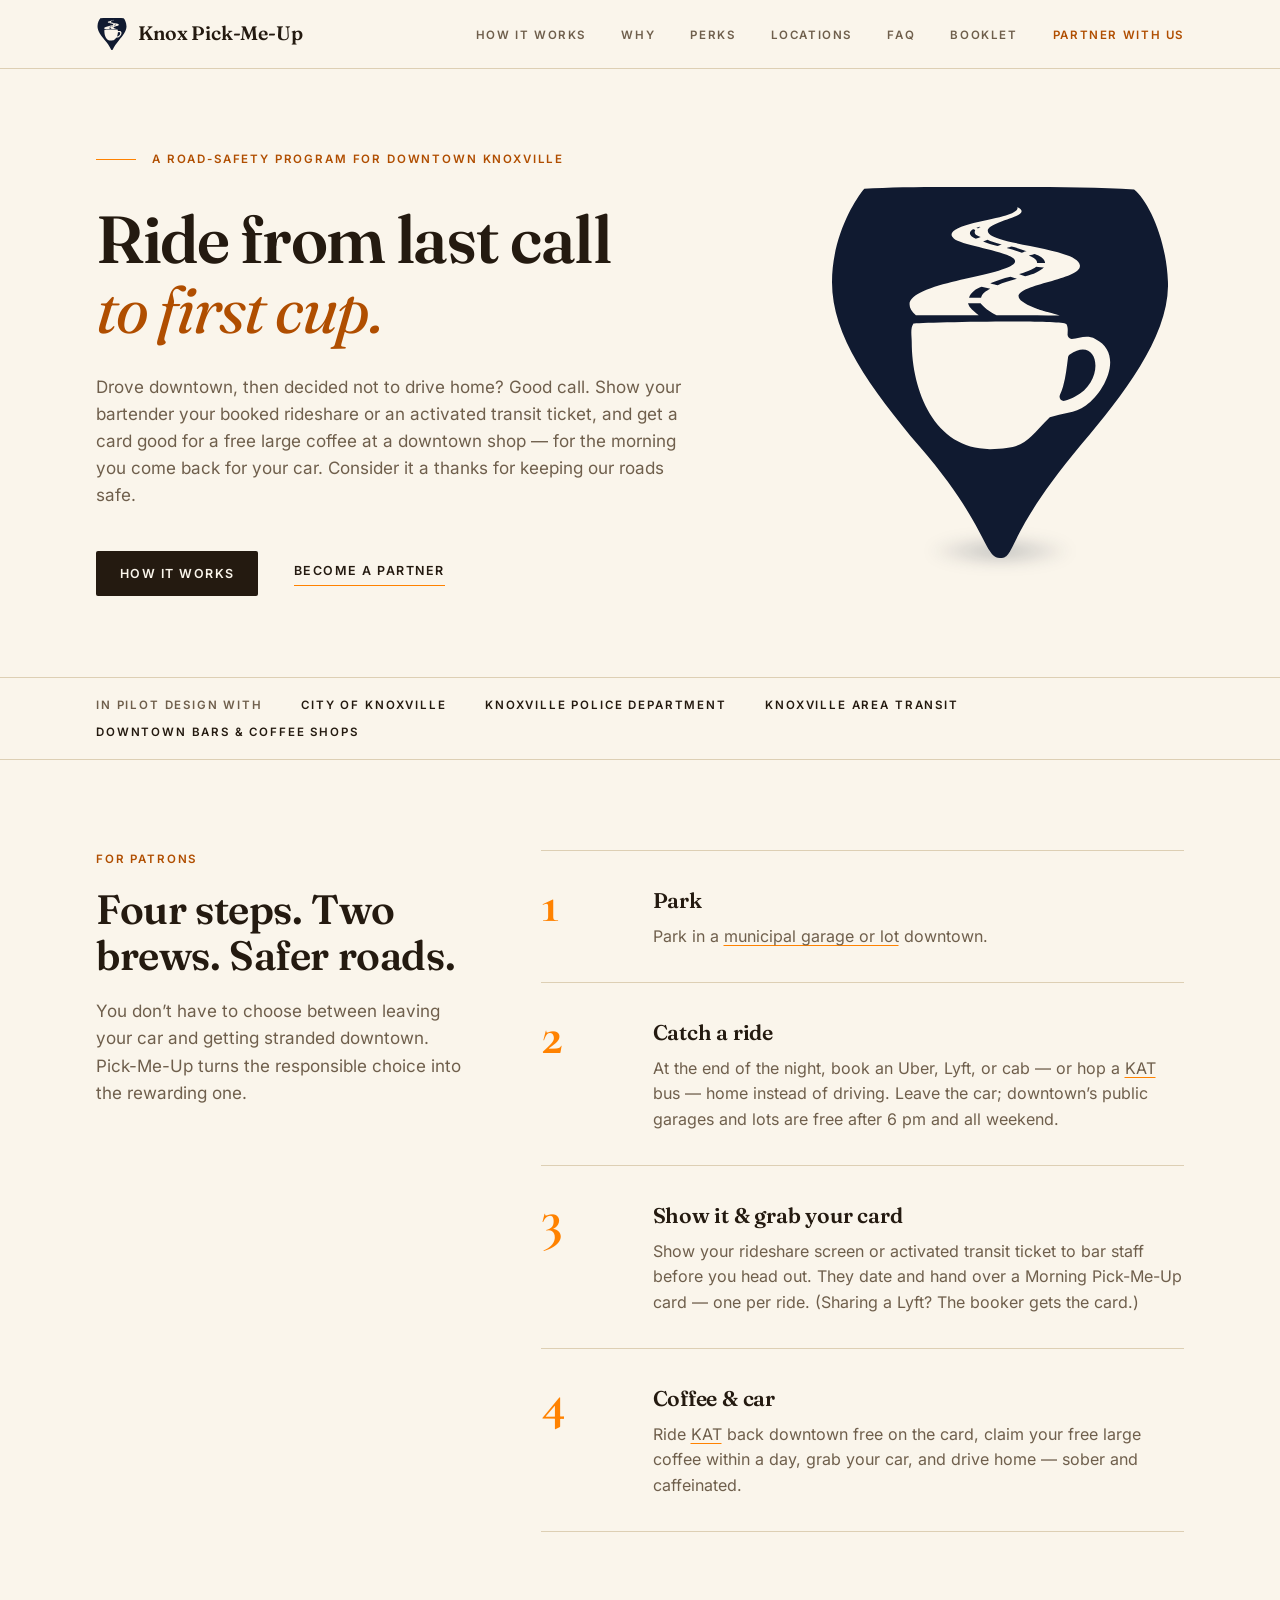
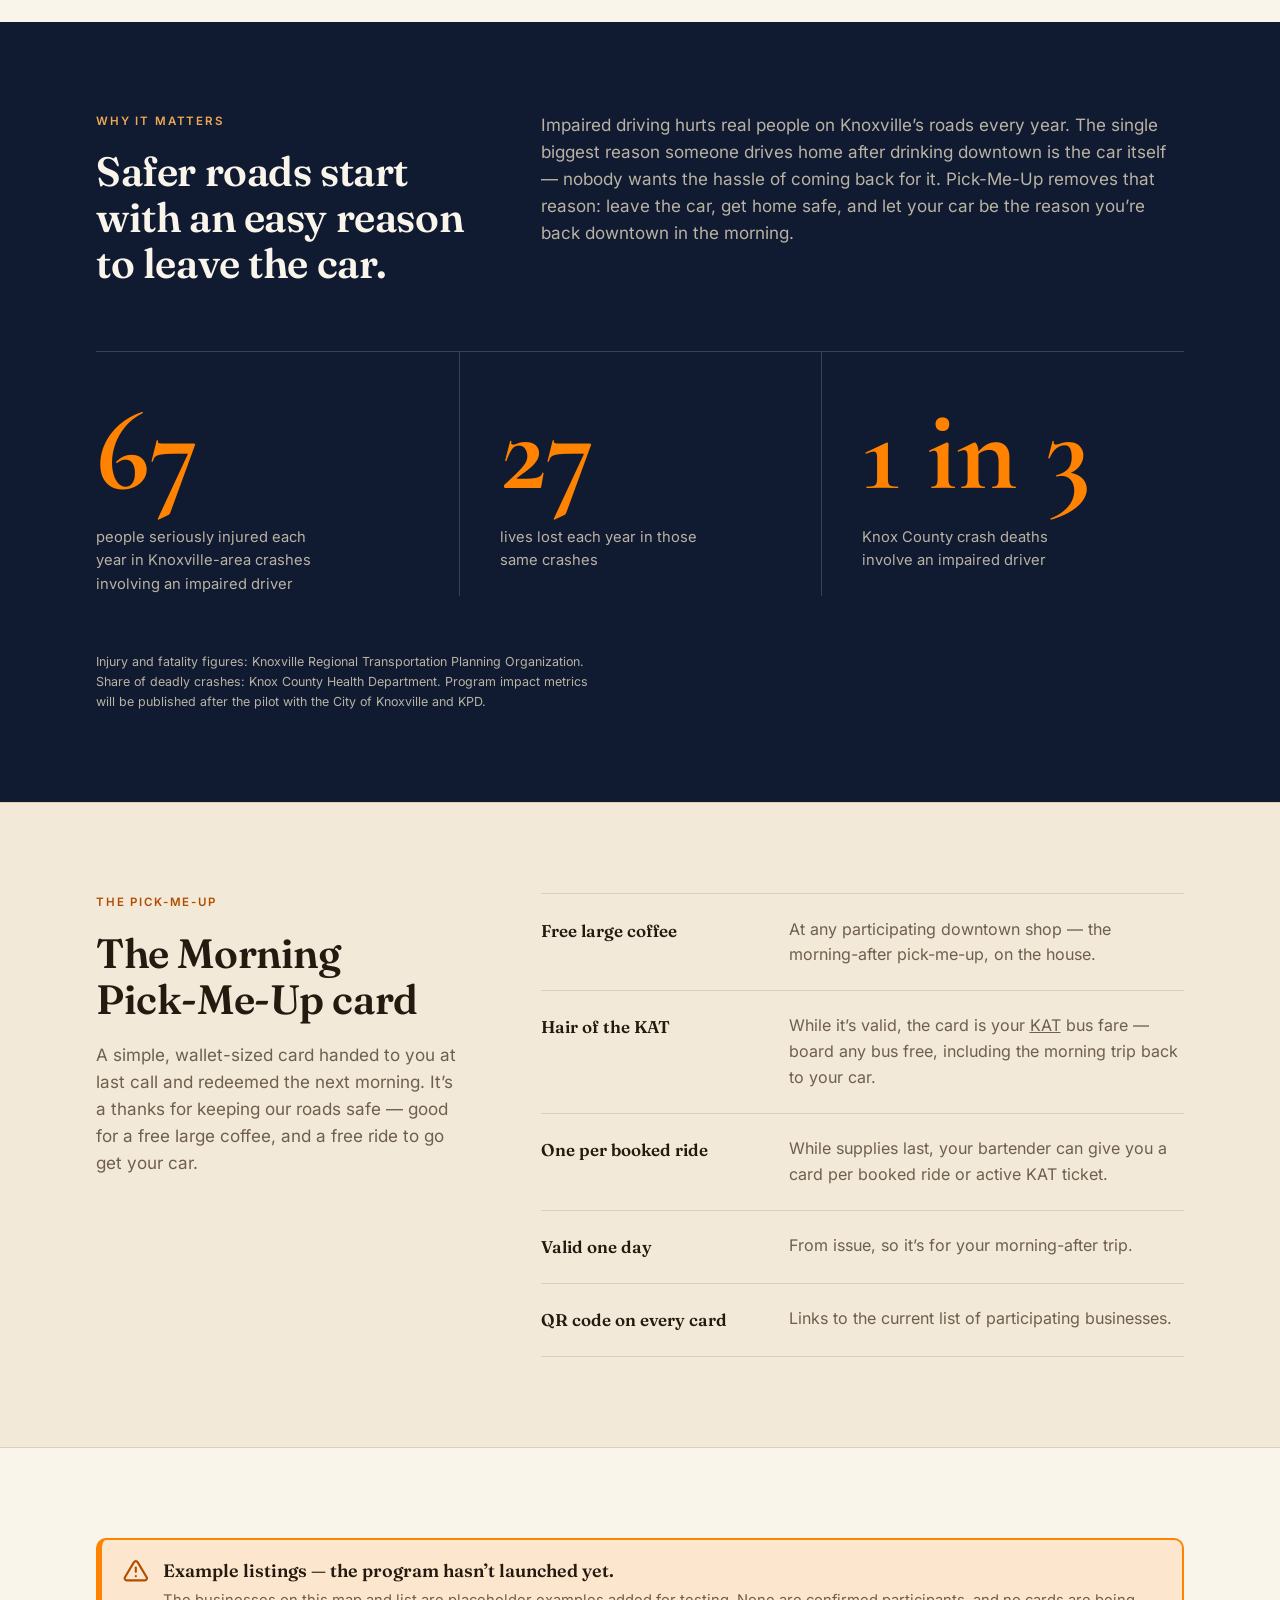
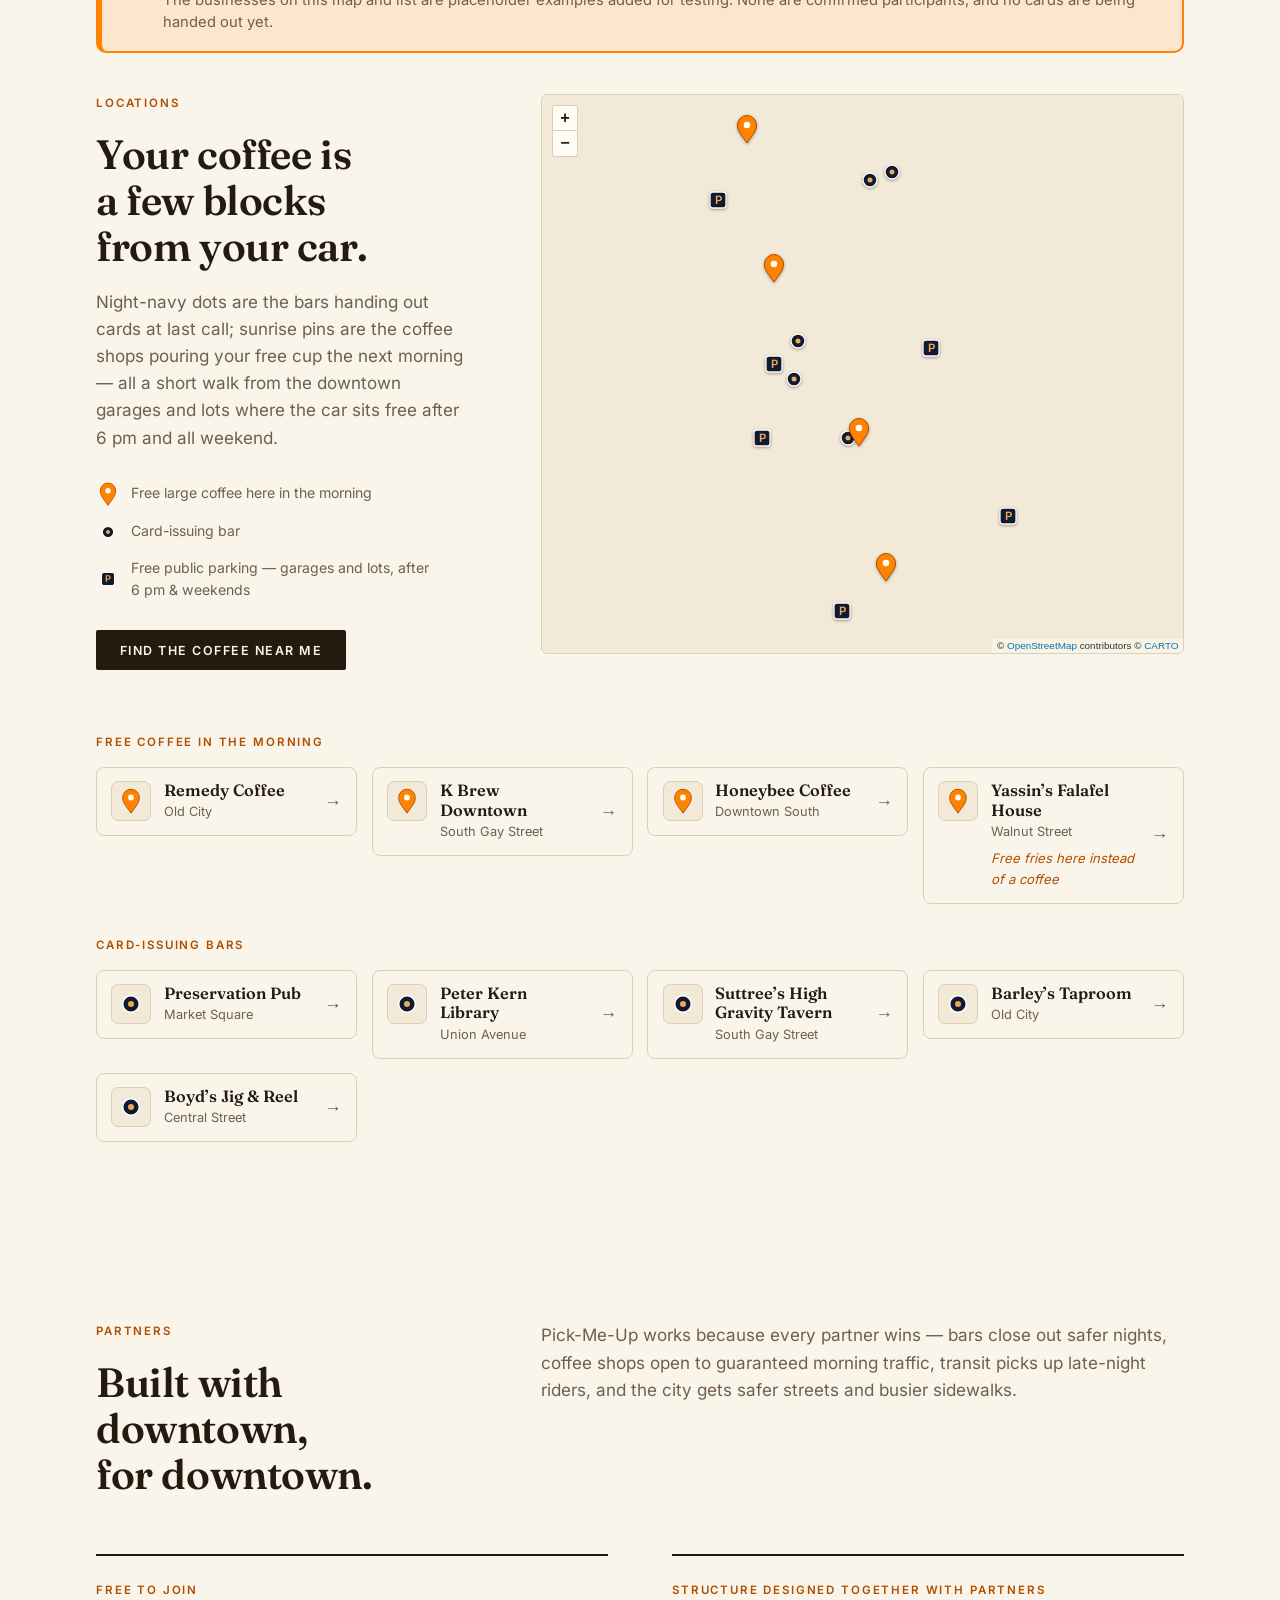
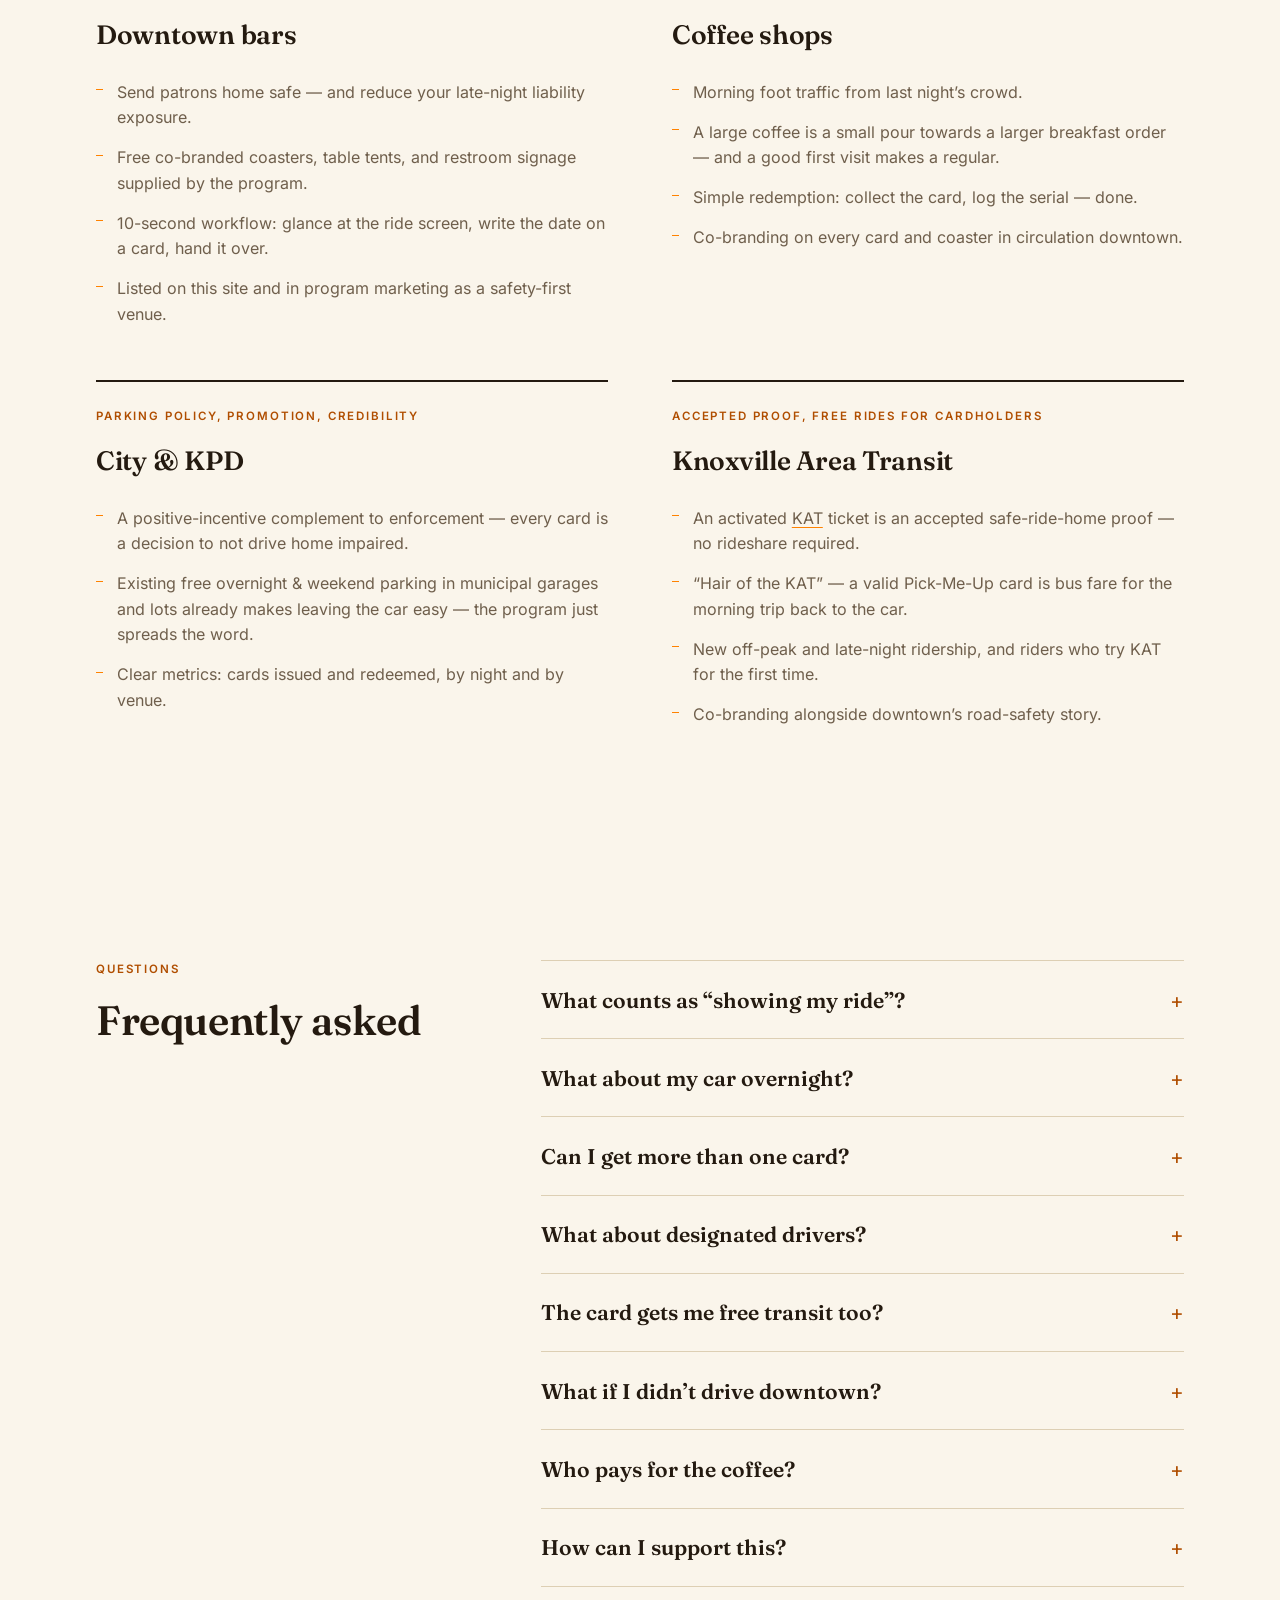
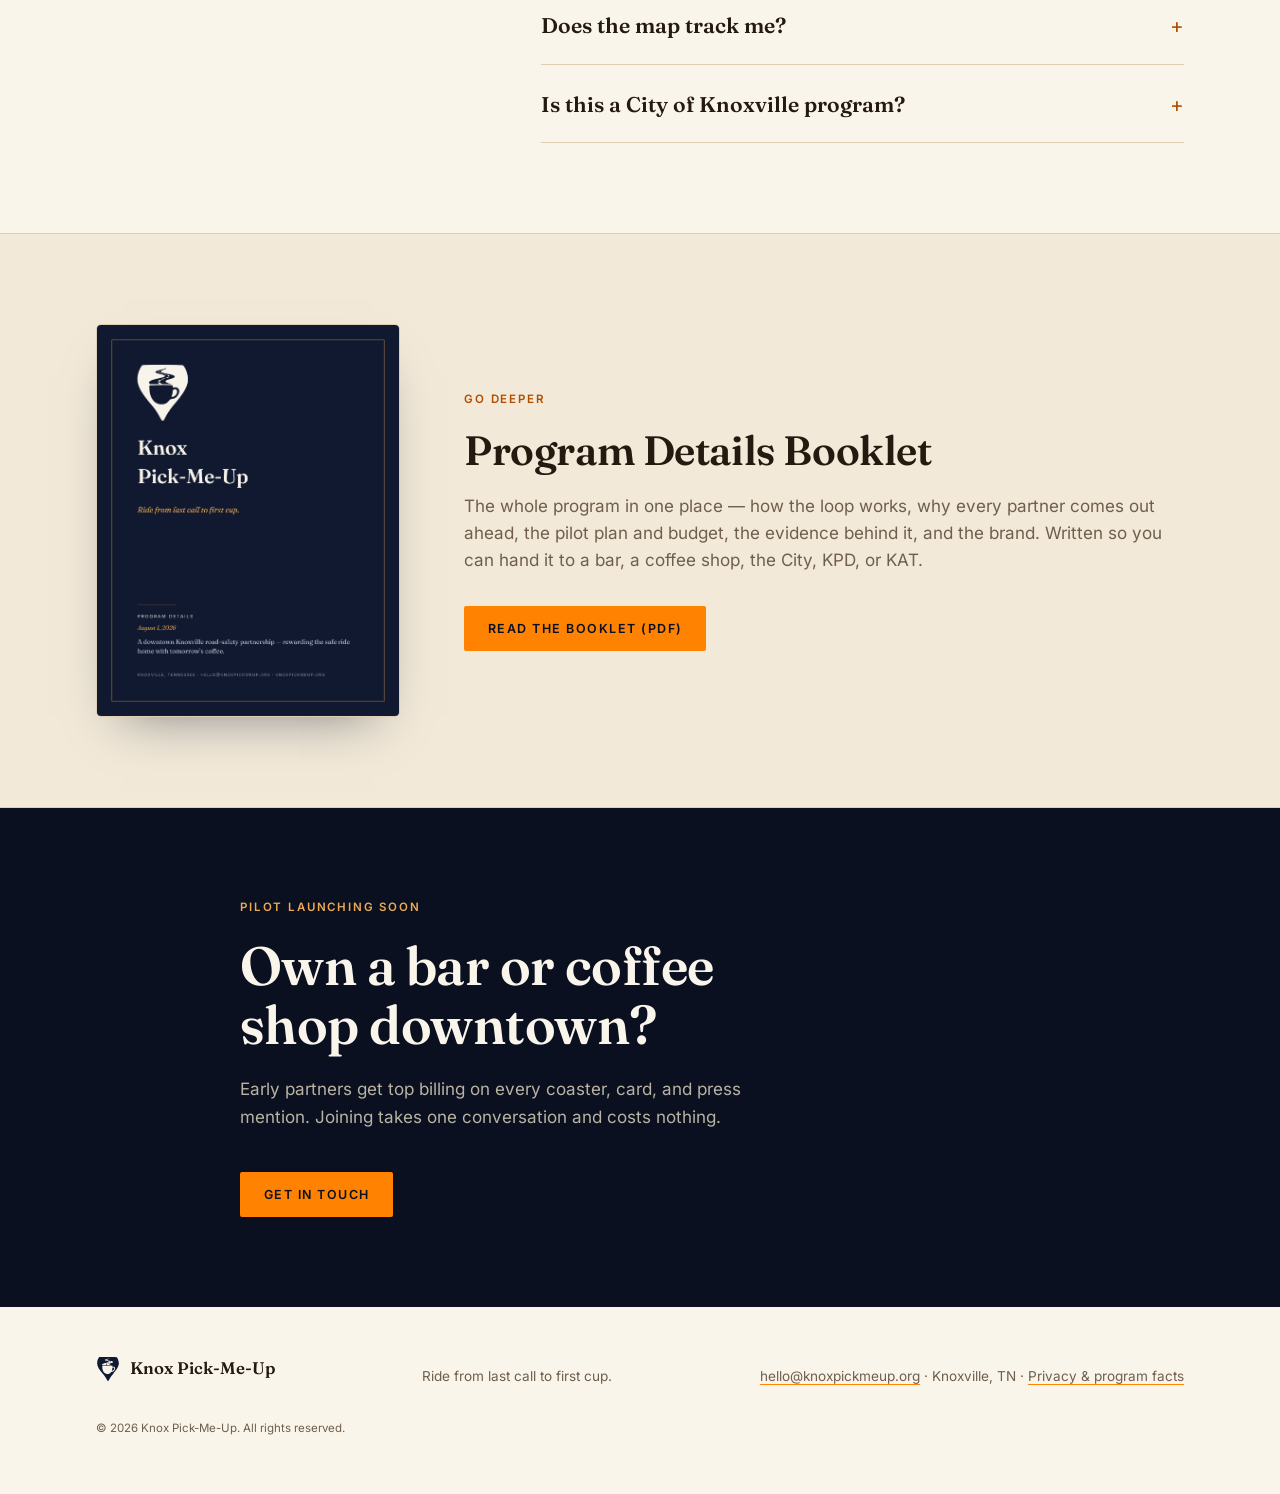
==== commit 7ec76544: "Two laptop stickers + a Program Details Booklet section on the site (#124) Stickers: split into two " ====
--- a/index.html
+++ b/index.html
@@ -425,6 +425,15 @@
   .cta p { margin-top: 1.4rem; color: var(--cream-2); max-width: 52ch; }
   .cta .actions { margin-top: 2.6rem; }
 
+  /* ---------- Program Details booklet ---------- */
+  .booklet { background: var(--paper-2); border-top: 1px solid var(--rule); border-bottom: 1px solid var(--rule); }
+  .booklet .wrap { display: grid; grid-template-columns: minmax(0, 19rem) 1fr; gap: clamp(2rem, 5vw, 4.5rem); align-items: center; }
+  .booklet-cover { display: block; border-radius: 5px; overflow: hidden; border: 1px solid var(--rule); box-shadow: 0 24px 50px -26px rgba(16, 26, 48, .5); transition: transform .18s ease, box-shadow .18s ease; }
+  .booklet-cover:hover { transform: translateY(-4px); box-shadow: 0 30px 60px -26px rgba(16, 26, 48, .55); }
+  .booklet-cover img { display: block; width: 100%; height: auto; }
+  .booklet .actions { margin-top: 2rem; }
+  @media (max-width: 760px) { .booklet .wrap { grid-template-columns: 1fr; justify-items: start; } .booklet-cover { max-width: 15rem; } }
+
   /* ---------- Footer ---------- */
   footer { padding: 3rem 0 3.5rem; font-size: .85rem; color: var(--ink-2); }
   footer .wrap {
@@ -458,6 +467,7 @@
       <li><a href="#card">Perks</a></li>
       <li><a href="#findus">Locations</a></li>
       <li><a href="#faq">FAQ</a></li>
+      <li><a href="#booklet">Booklet</a></li>
       <li><a class="nav-cta" href="#join">Partner with us</a></li>
     </ul>
   </div>
@@ -682,6 +692,22 @@
       <details><summary>How can I support this?</summary><p>Tip a little extra at the bar and the coffee shop &mdash; easy to do when a ride you skipped just saved you the cost of one. Use the card as an excuse to try a partner business you haven&rsquo;t been to yet; the roster&rsquo;s <a href="#findus">on the map</a>. And once you&rsquo;ve found a favorite, keep coming back &mdash; repeat customers are exactly what makes the math work for the bars and shops carrying this.</p></details>
       <details><summary>Does the map track me?</summary><p>No. The map is <a href="https://www.openstreetmap.org/copyright" target="_blank" rel="noopener">OpenStreetMap</a> data (drawn by <a href="https://carto.com/attributions" target="_blank" rel="noopener">CARTO</a>), and it only loads if you scroll down to it. If you tap &ldquo;find the coffee near me,&rdquo; your browser asks your permission first, and your location is used right there on your phone to work out which shop is closest &mdash; it isn&rsquo;t sent to us or stored anywhere. Same as the cards themselves: this program collects nothing about you.</p></details>
       <details><summary>Is this a City of Knoxville program?</summary><p>Knox Pick-Me-Up is a proposed public-private partnership, currently in the pilot design phase, seeking partnership with the City of Knoxville, the Knoxville Police Department, and downtown businesses.</p></details>
+    </div>
+  </div>
+</section>
+
+<section class="booklet" id="booklet">
+  <div class="wrap">
+    <a class="booklet-cover" href="design/Knox-Pick-Me-Up-Program-Details.pdf" target="_blank" rel="noopener" aria-label="Open the Program Details booklet (PDF, opens in a new tab)">
+      <img src="assets/program-details-cover.png" width="1275" height="1650" alt="Cover of the Knox Pick-Me-Up Program Details booklet" loading="lazy">
+    </a>
+    <div class="section-head">
+      <span class="label">Go deeper</span>
+      <h2>Program Details Booklet</h2>
+      <p class="lede">The whole program in one place — how the loop works, why every partner comes out ahead, the pilot plan and budget, the evidence behind it, and the brand. Written so you can hand it to a bar, a coffee shop, the City, KPD, or KAT.</p>
+      <div class="actions">
+        <a class="btn btn-orange" href="design/Knox-Pick-Me-Up-Program-Details.pdf" target="_blank" rel="noopener">Read the booklet (PDF)</a>
+      </div>
     </div>
   </div>
 </section>
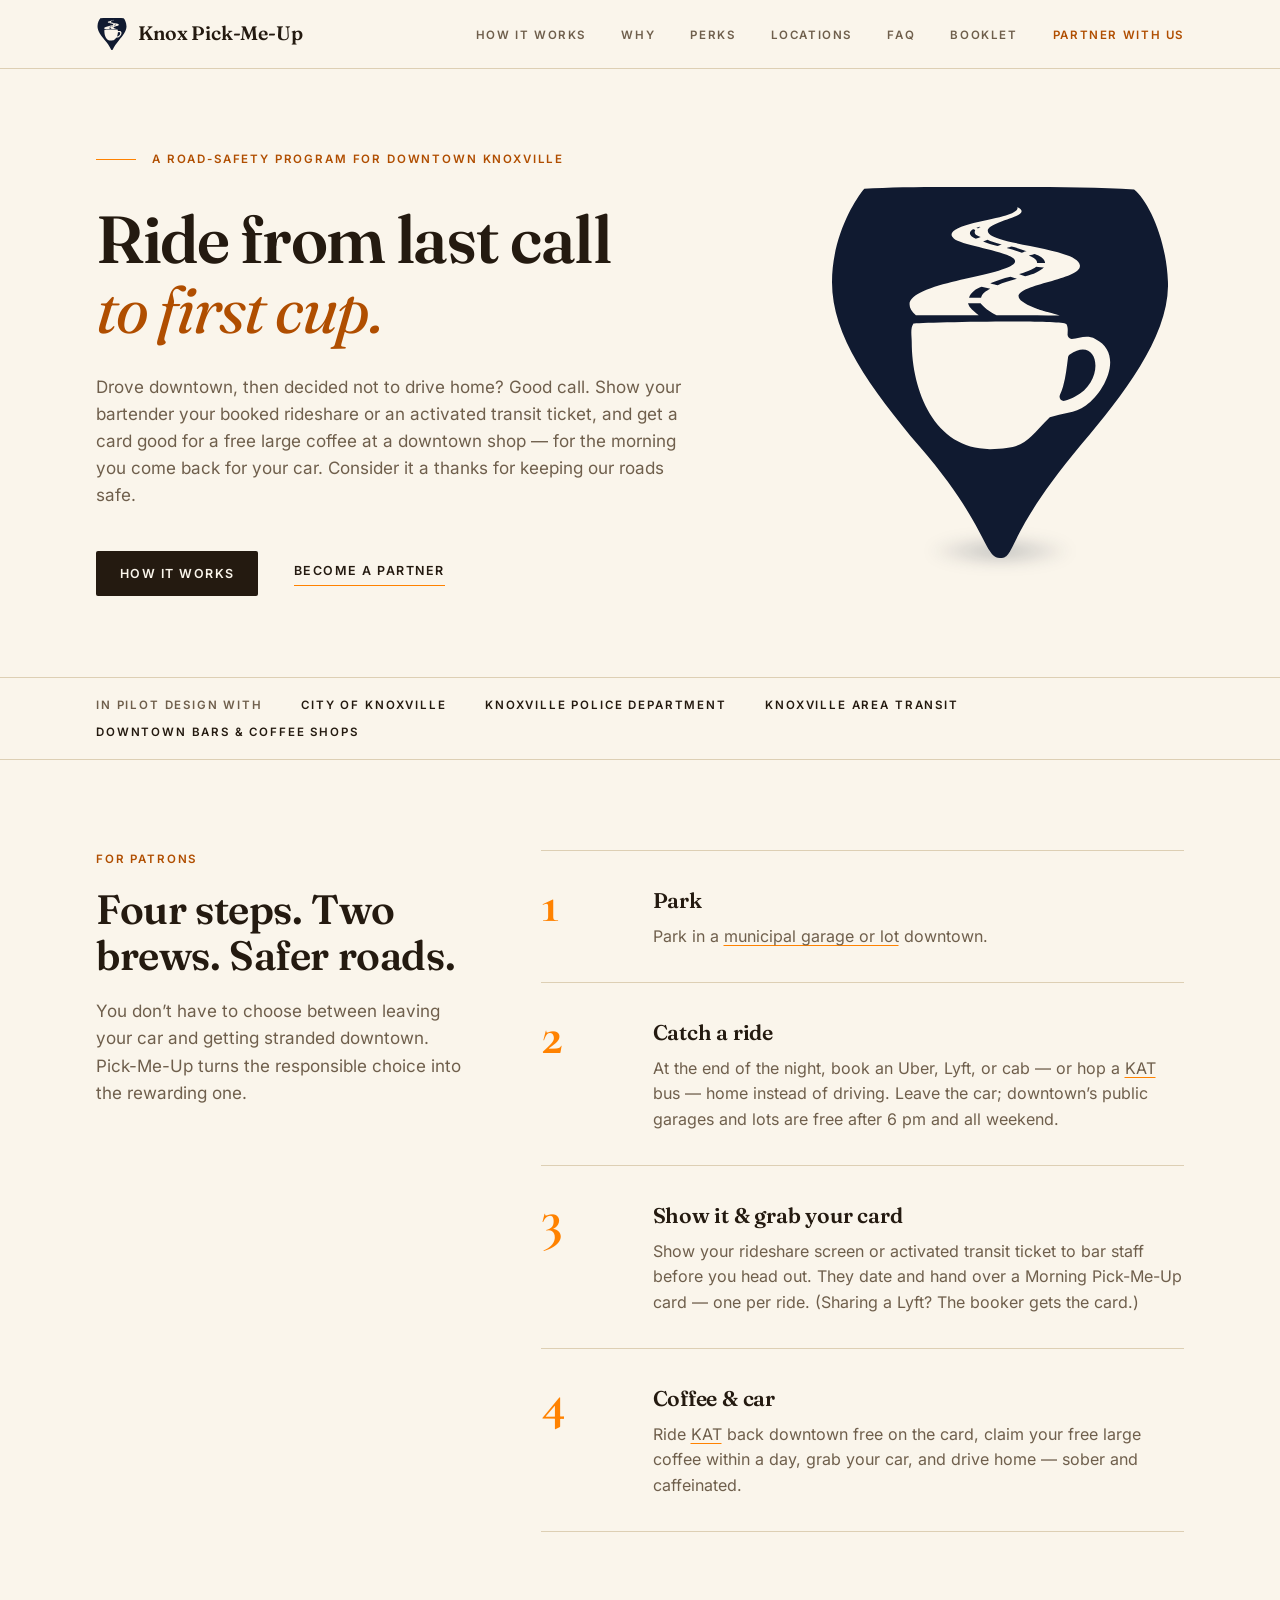
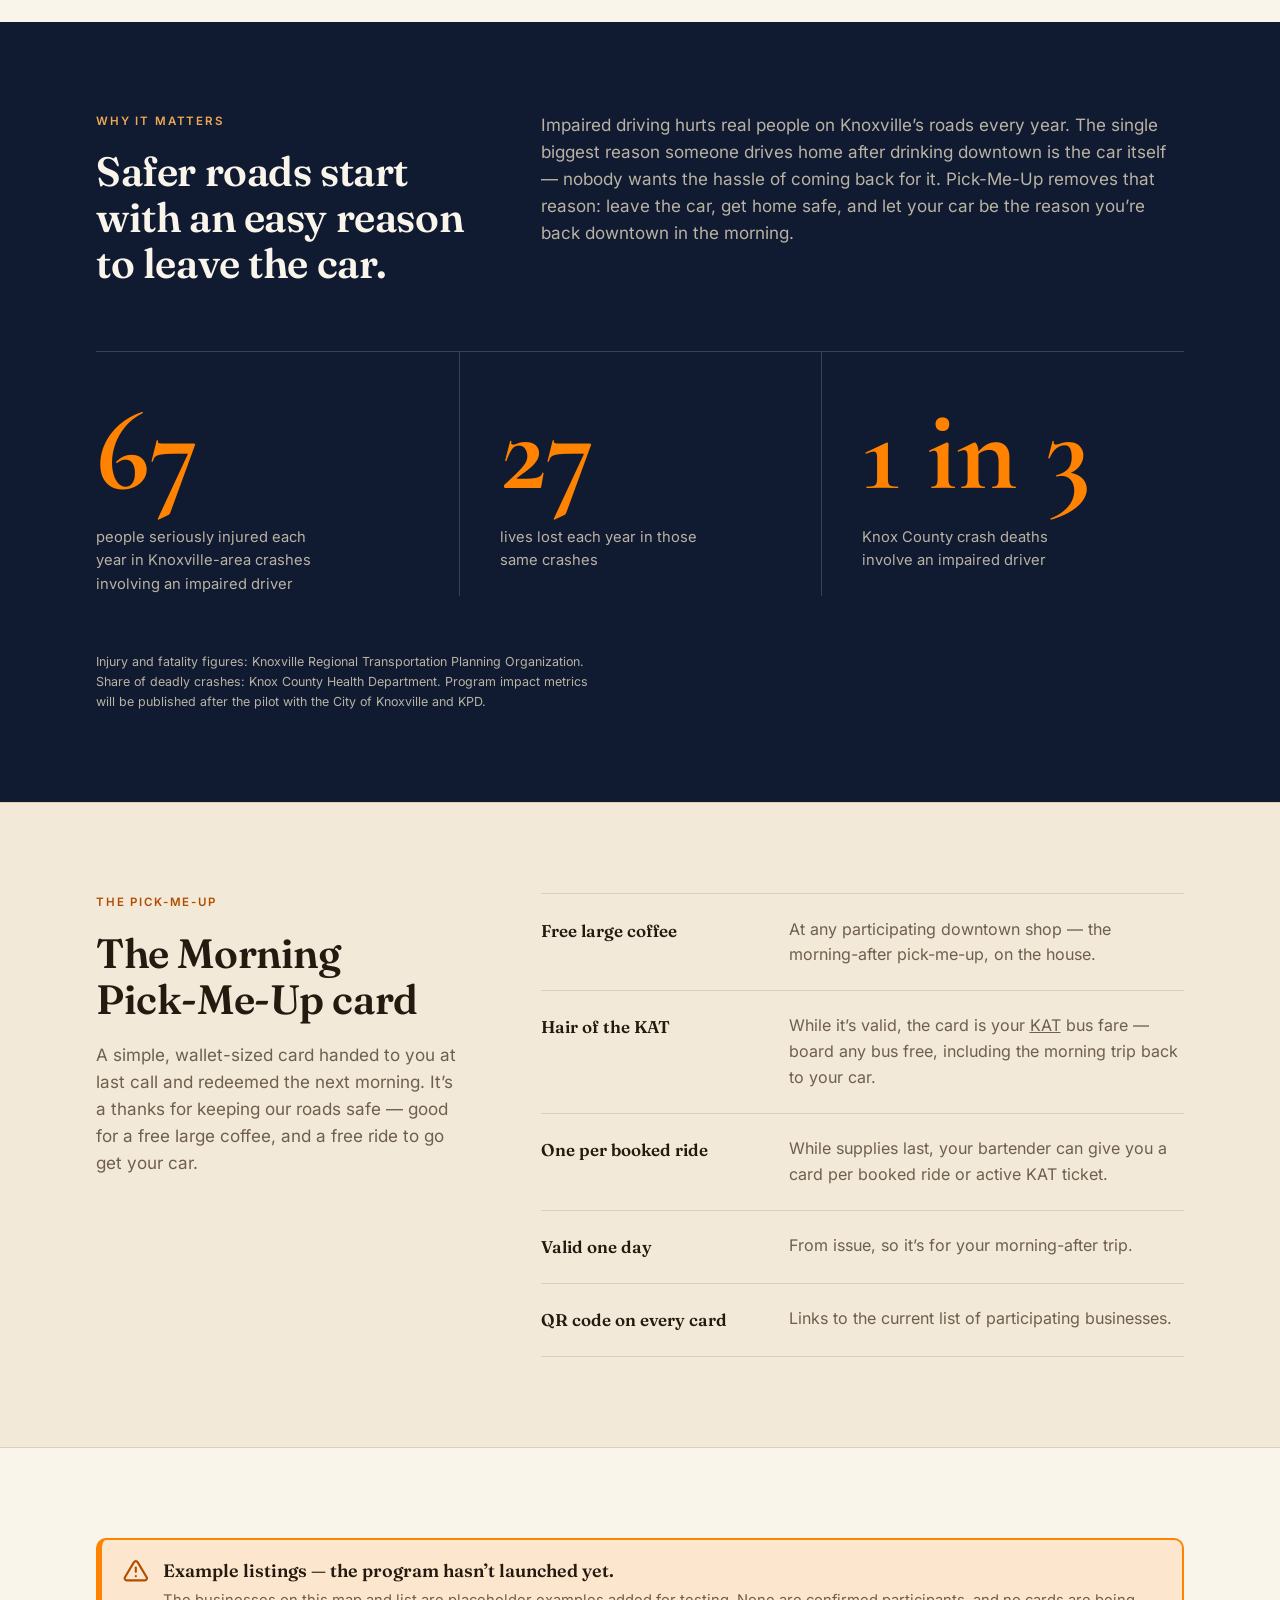
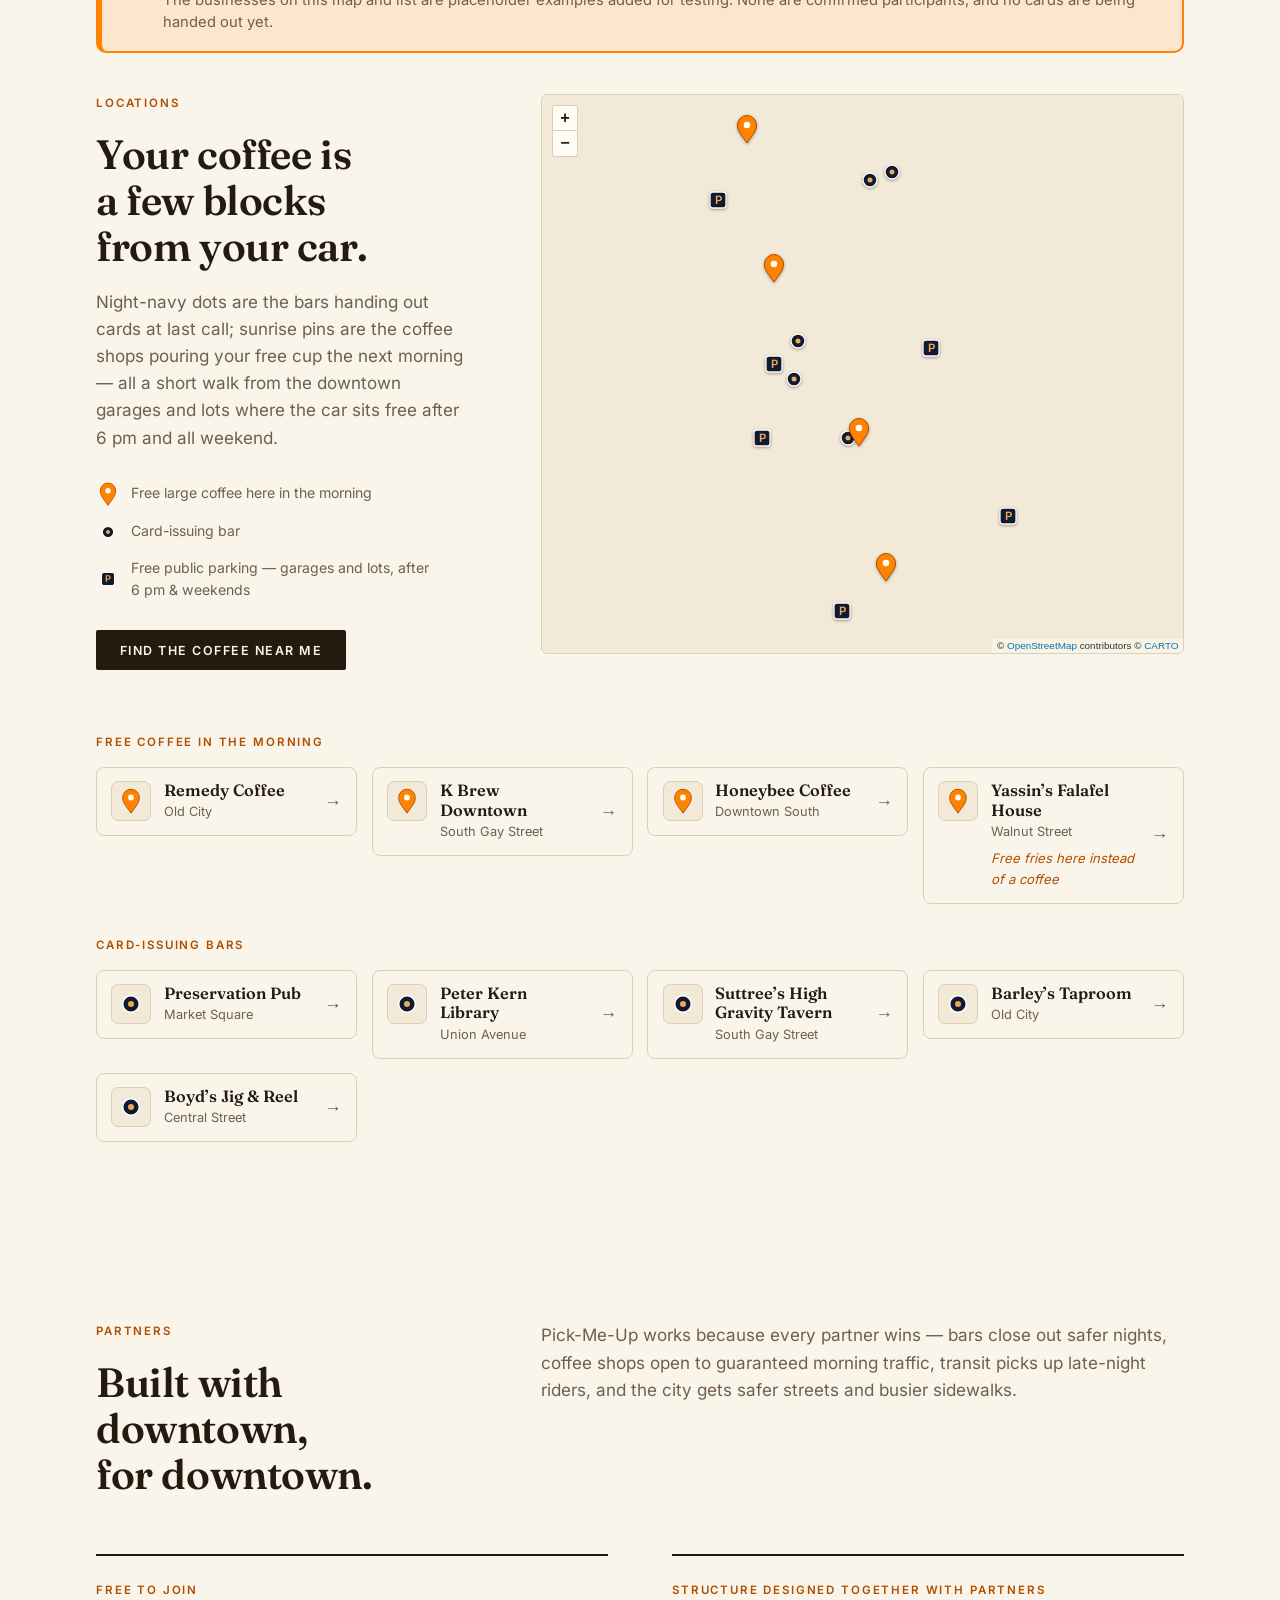
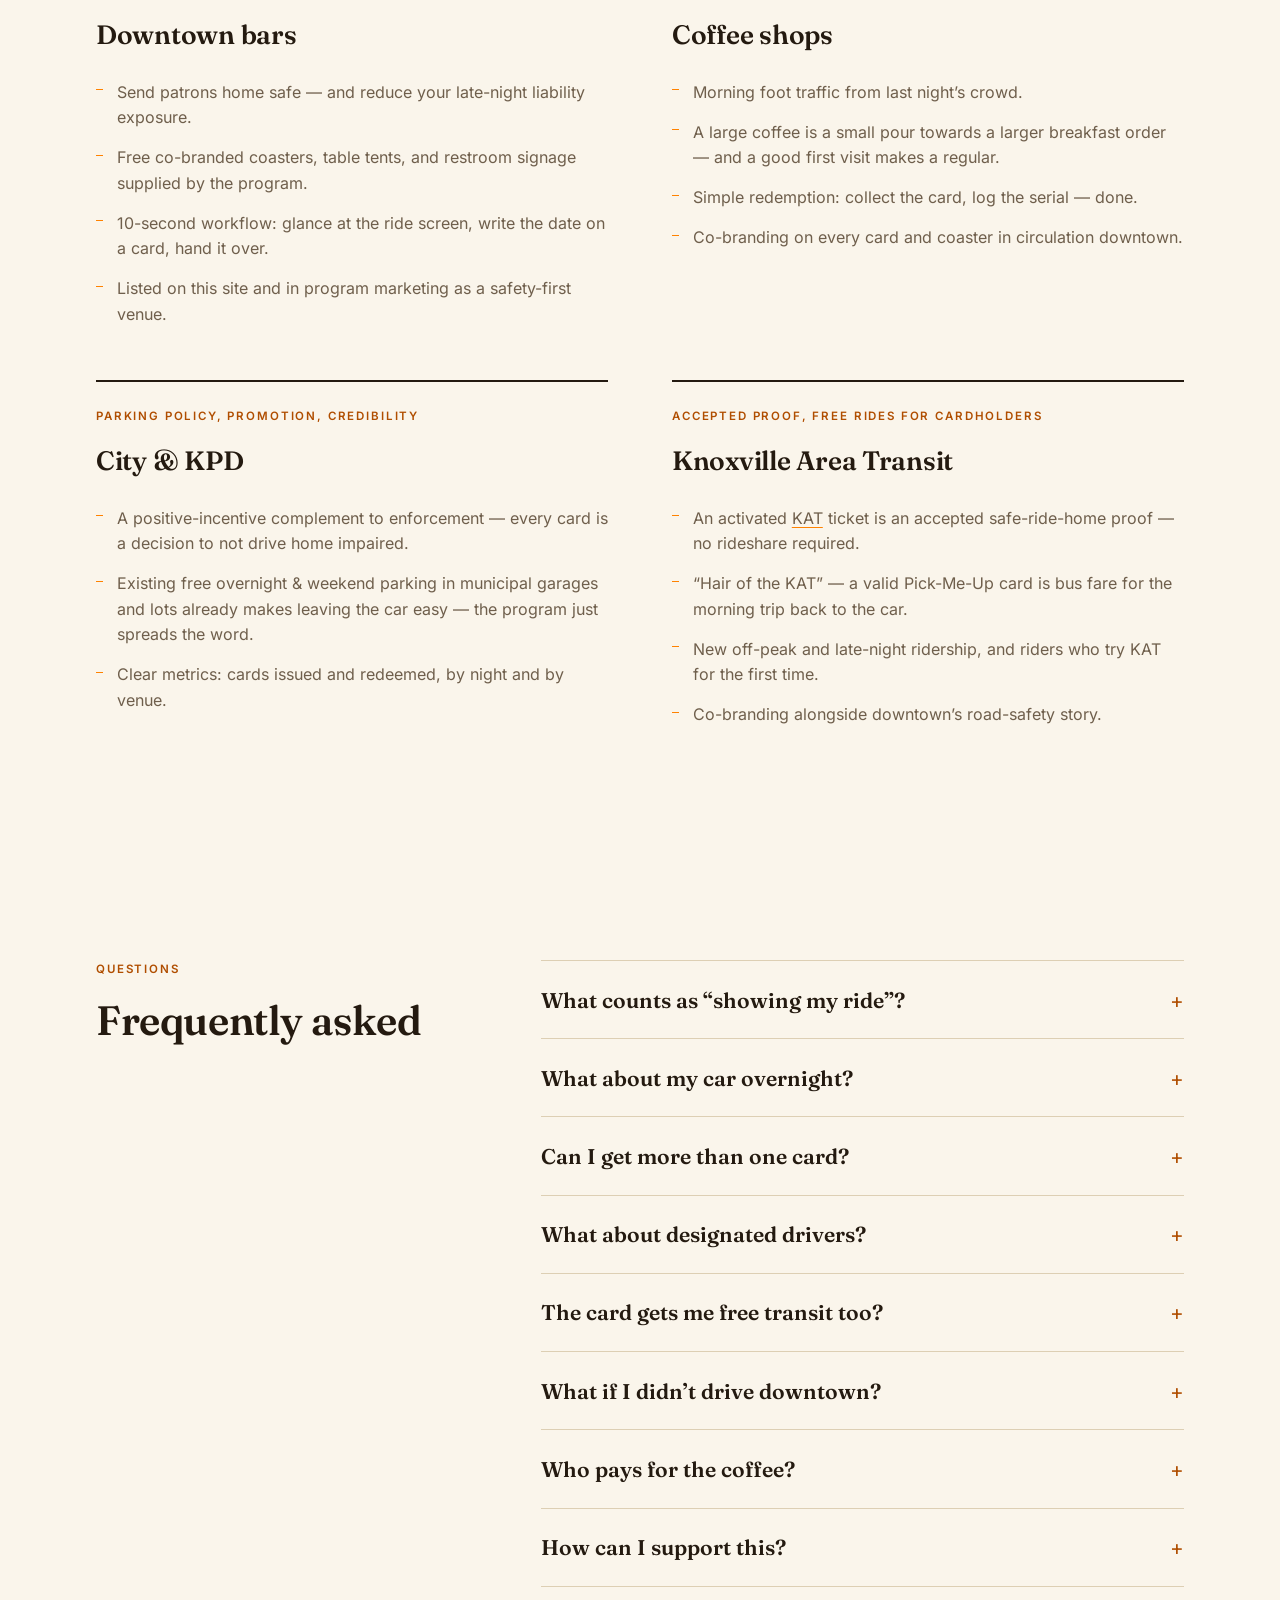
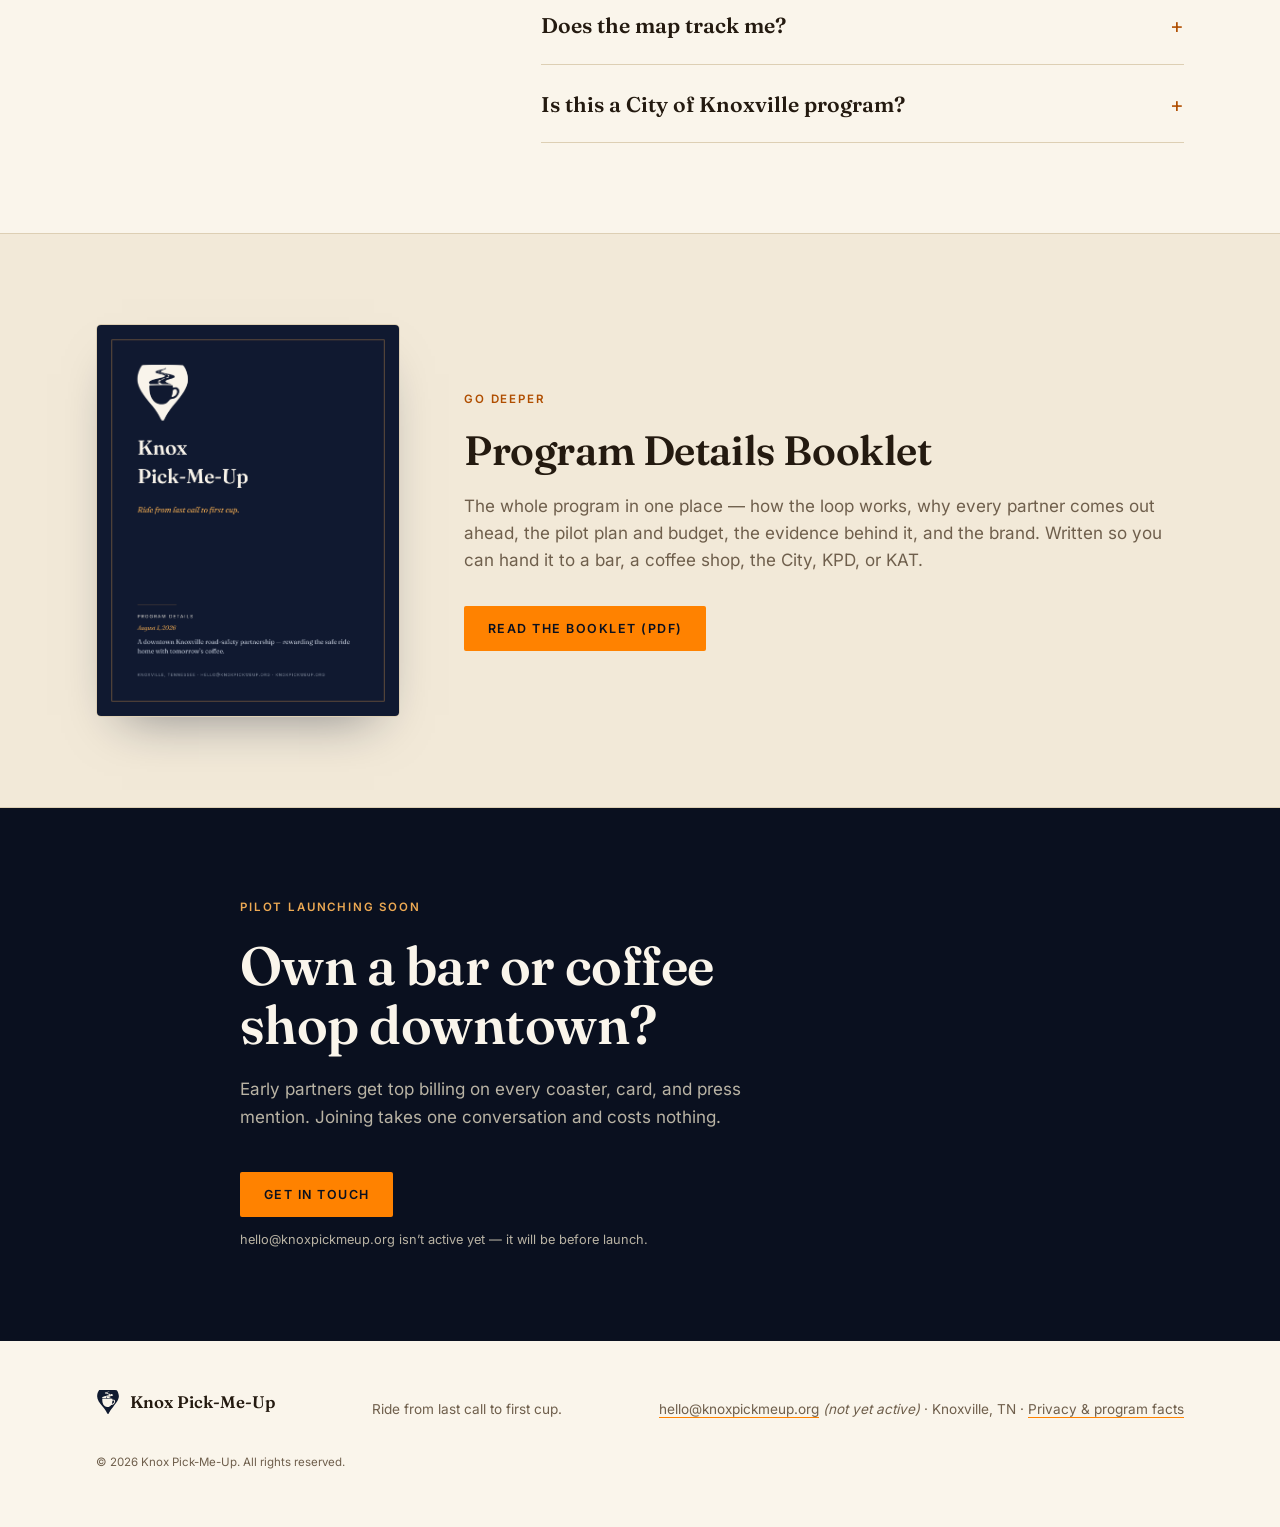
==== commit ab9a305c: "Mark hello@knoxpickmeup.org as not yet active wherever the site shows it The address isn't live yet;" ====
--- a/index.html
+++ b/index.html
@@ -424,6 +424,7 @@
   .cta h2 { font-size: clamp(2rem, 4.2vw, 3.4rem); line-height: 1.1; text-wrap: balance; }
   .cta p { margin-top: 1.4rem; color: var(--cream-2); max-width: 52ch; }
   .cta .actions { margin-top: 2.6rem; }
+  .cta .fineprint { font-size: .8rem; color: var(--cream-2); }
 
   /* ---------- Program Details booklet ---------- */
   .booklet { background: var(--paper-2); border-top: 1px solid var(--rule); border-bottom: 1px solid var(--rule); }
@@ -720,6 +721,7 @@
     <div class="actions">
       <a class="btn btn-orange" href="mailto:hello@knoxpickmeup.org?subject=Partner%20inquiry%20—%20Knox%20Pick-Me-Up">Get in touch</a>
     </div>
+    <p class="fineprint" style="margin-top:.8rem">hello@knoxpickmeup.org isn&rsquo;t active yet &mdash; it will be before launch.</p>
   </div>
 </section>
 
@@ -727,7 +729,7 @@
   <div class="wrap">
     <div class="fbrand"><svg aria-hidden="true"><use href="#kpmu-mark"/></svg>Knox Pick-Me-Up</div>
     <div>Ride from last call to first cup.</div>
-    <div><a href="mailto:hello@knoxpickmeup.org">hello@knoxpickmeup.org</a> · Knoxville, TN · <a href="privacy/">Privacy &amp; program facts</a></div>
+    <div><a href="mailto:hello@knoxpickmeup.org">hello@knoxpickmeup.org</a> <em>(not yet active)</em> · Knoxville, TN · <a href="privacy/">Privacy &amp; program facts</a></div>
     <div class="legal">&copy; 2026 Knox Pick-Me-Up. All rights reserved.</div>
   </div>
 </footer>
@@ -1069,5 +1071,9 @@
   });
 })();
 </script>
+<!-- Cloudflare Web Analytics — cookieless, aggregate page views only (no cookies,
+     no fingerprinting, no per-person or cross-site tracking). -->
+<script type="module" src="https://static.cloudflareinsights.com/beacon.min.js"
+        data-cf-beacon='{"token": "7abf399dc7a140e195d512cd1d368c07"}'></script>
 </body>
 </html>
